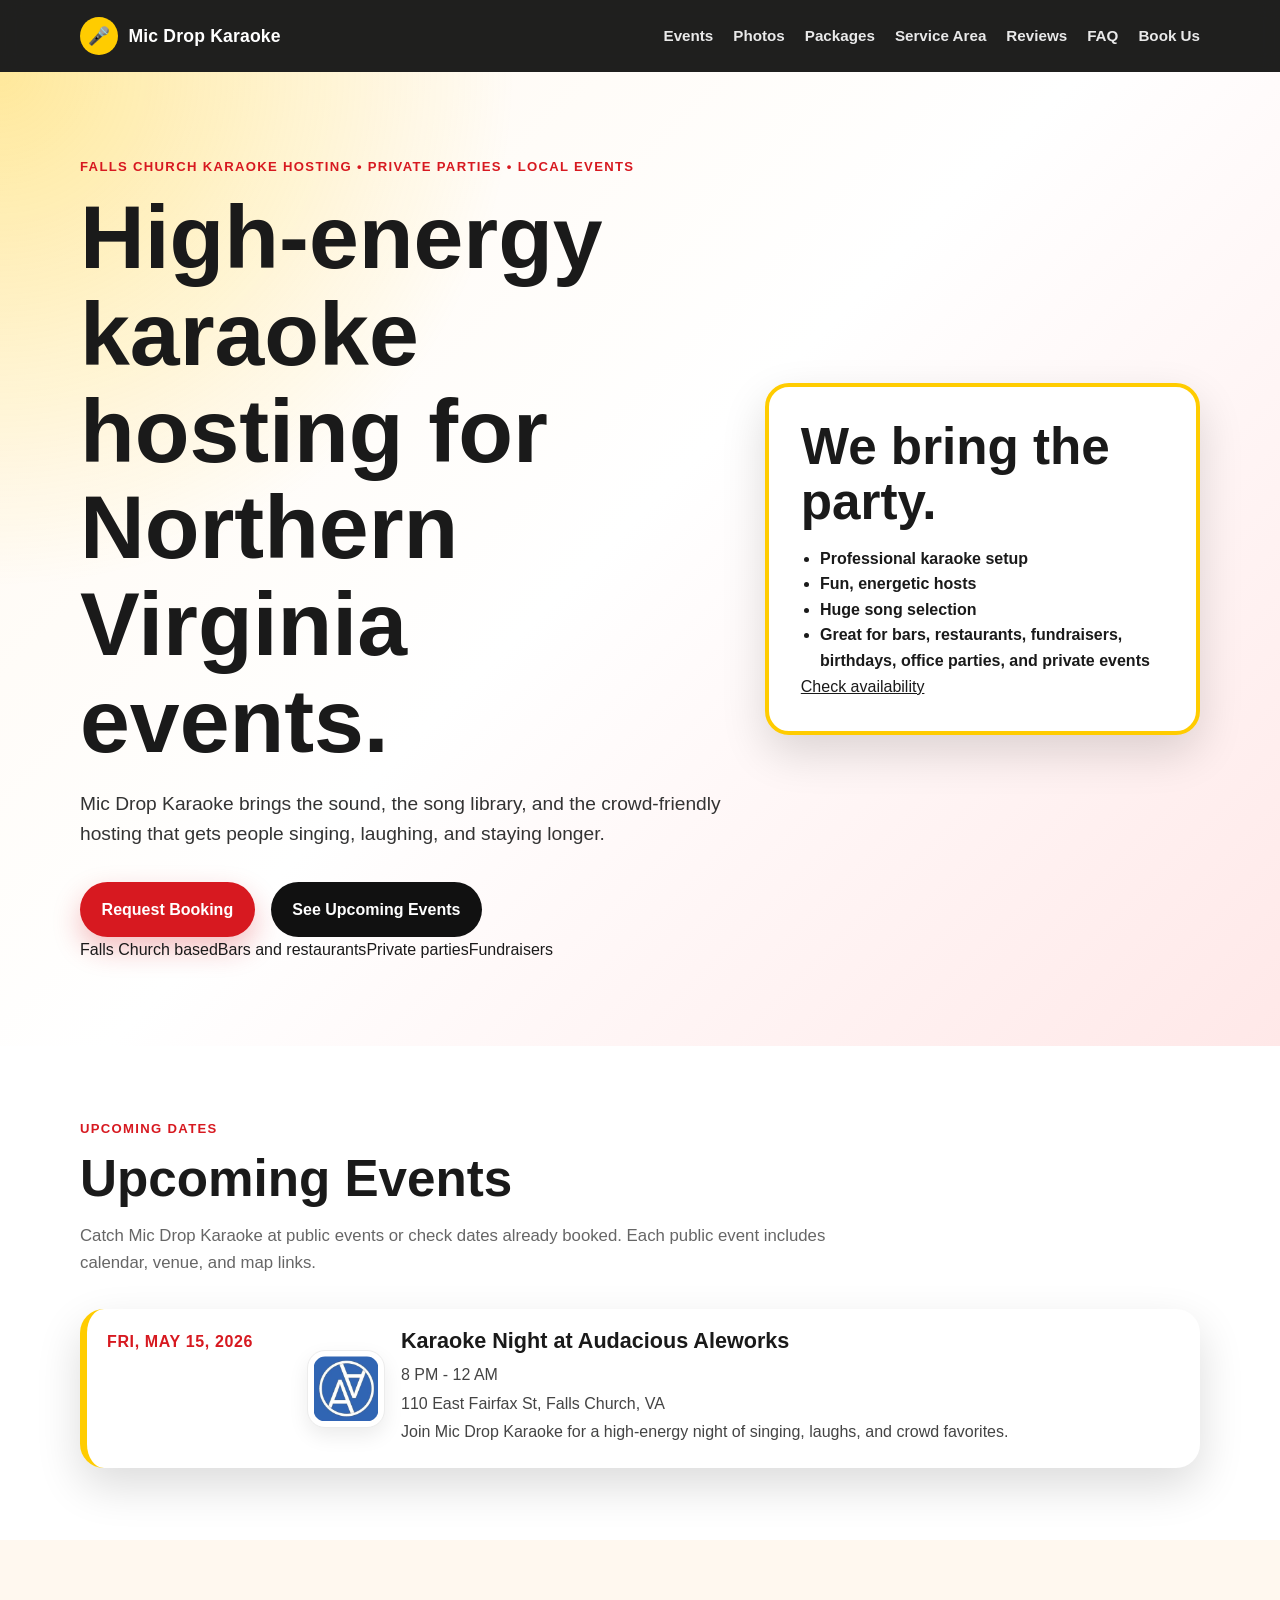
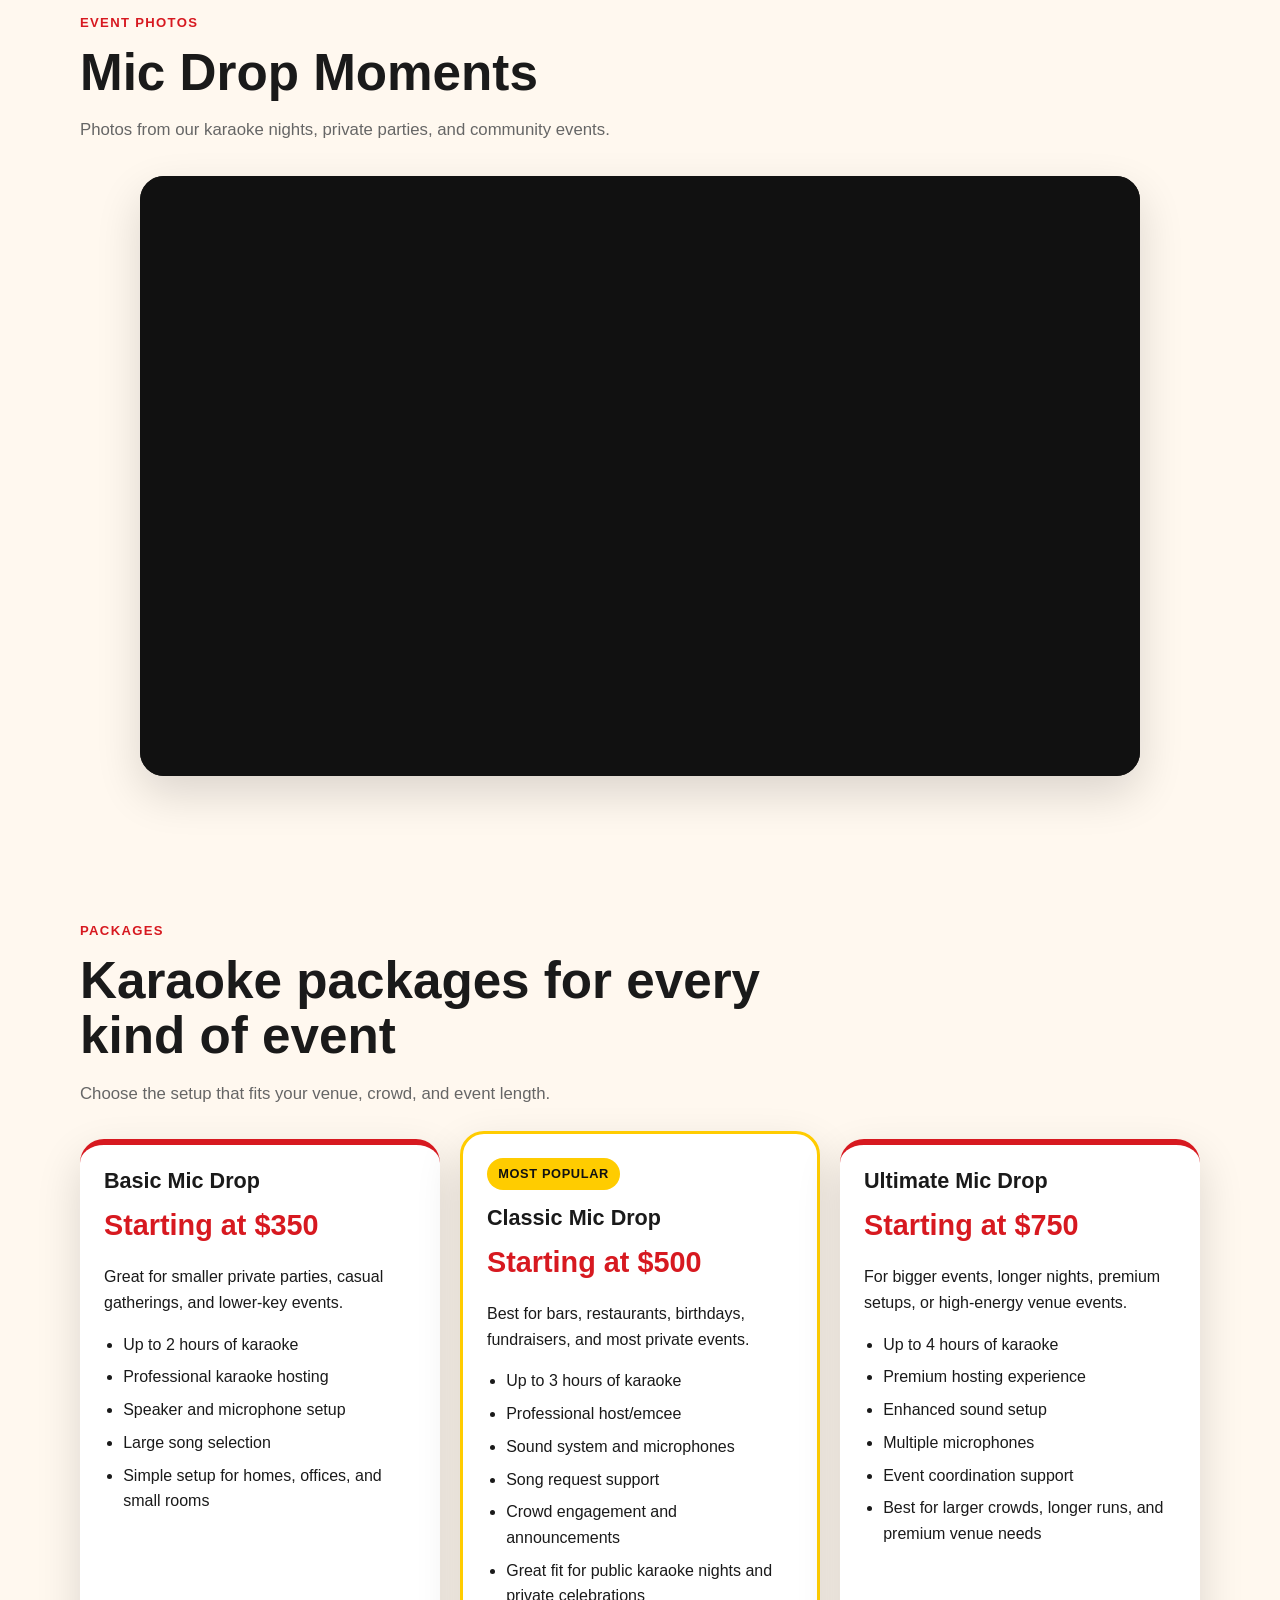
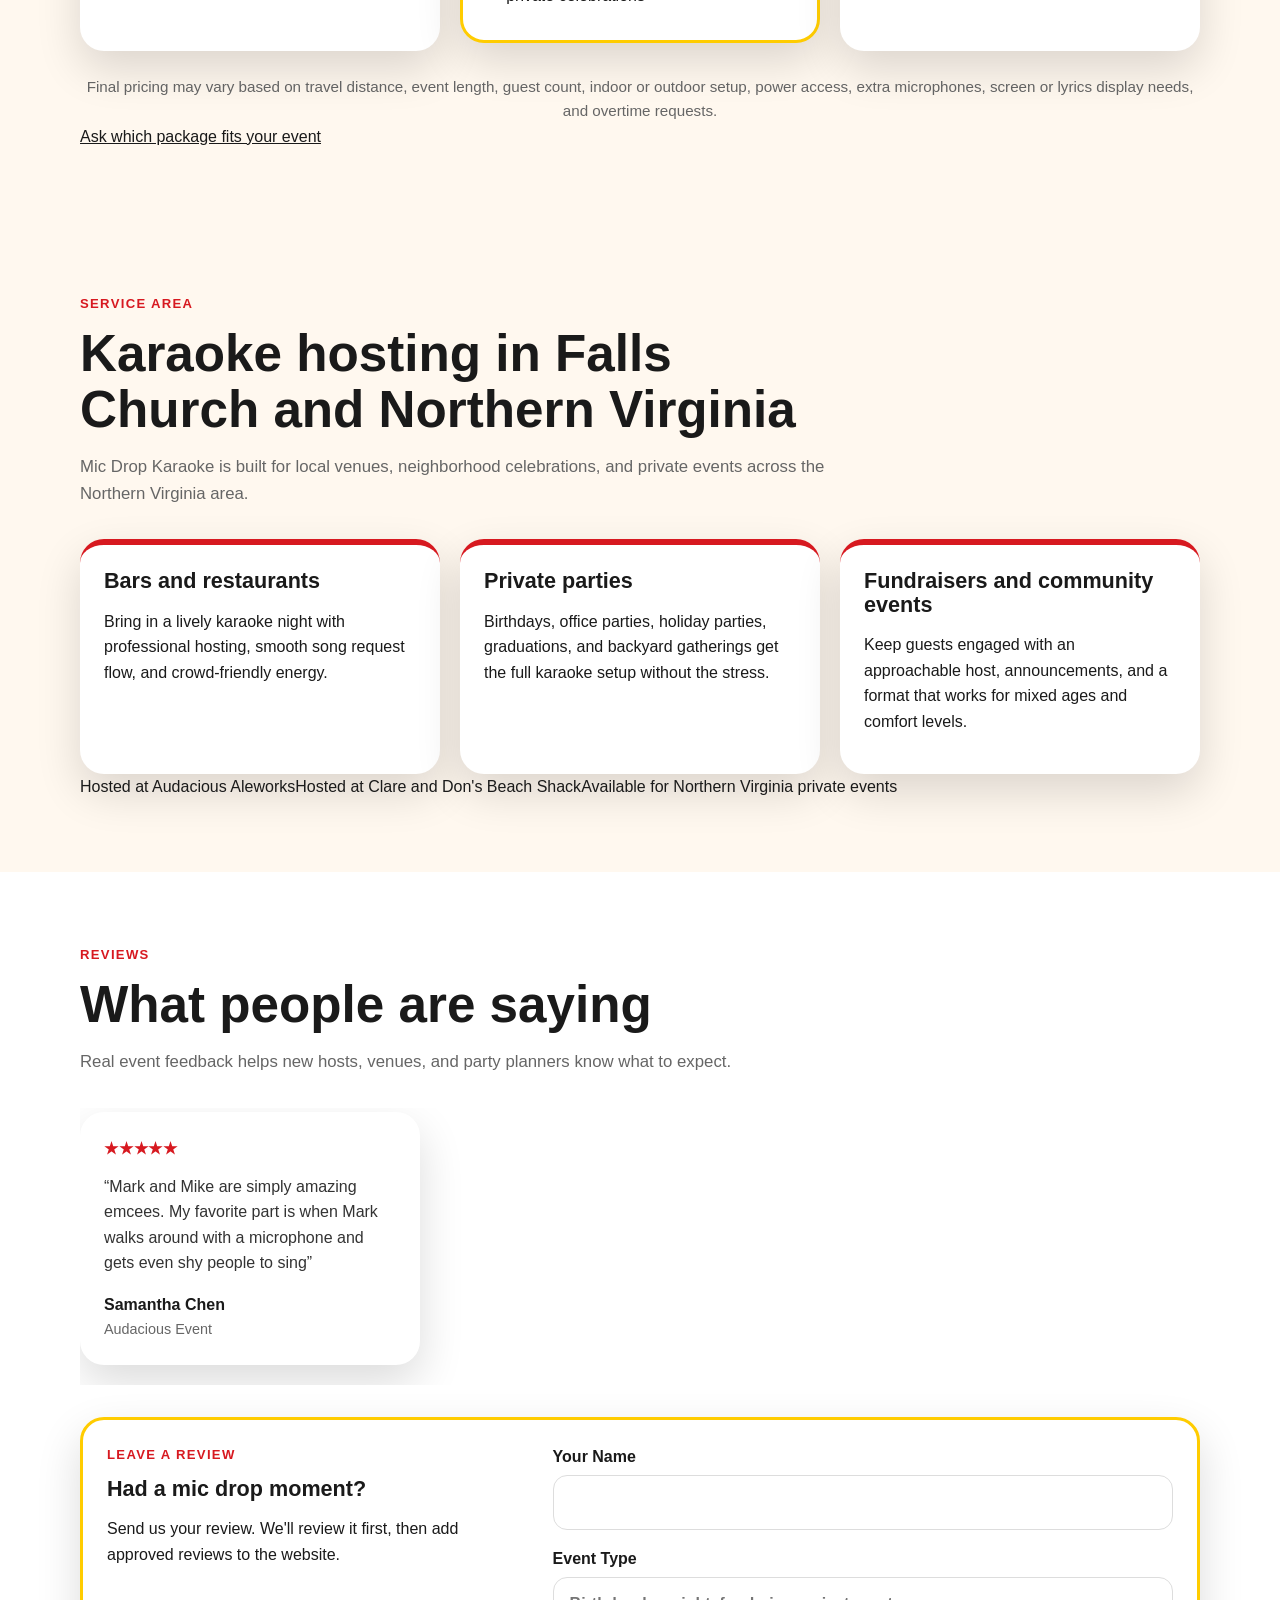
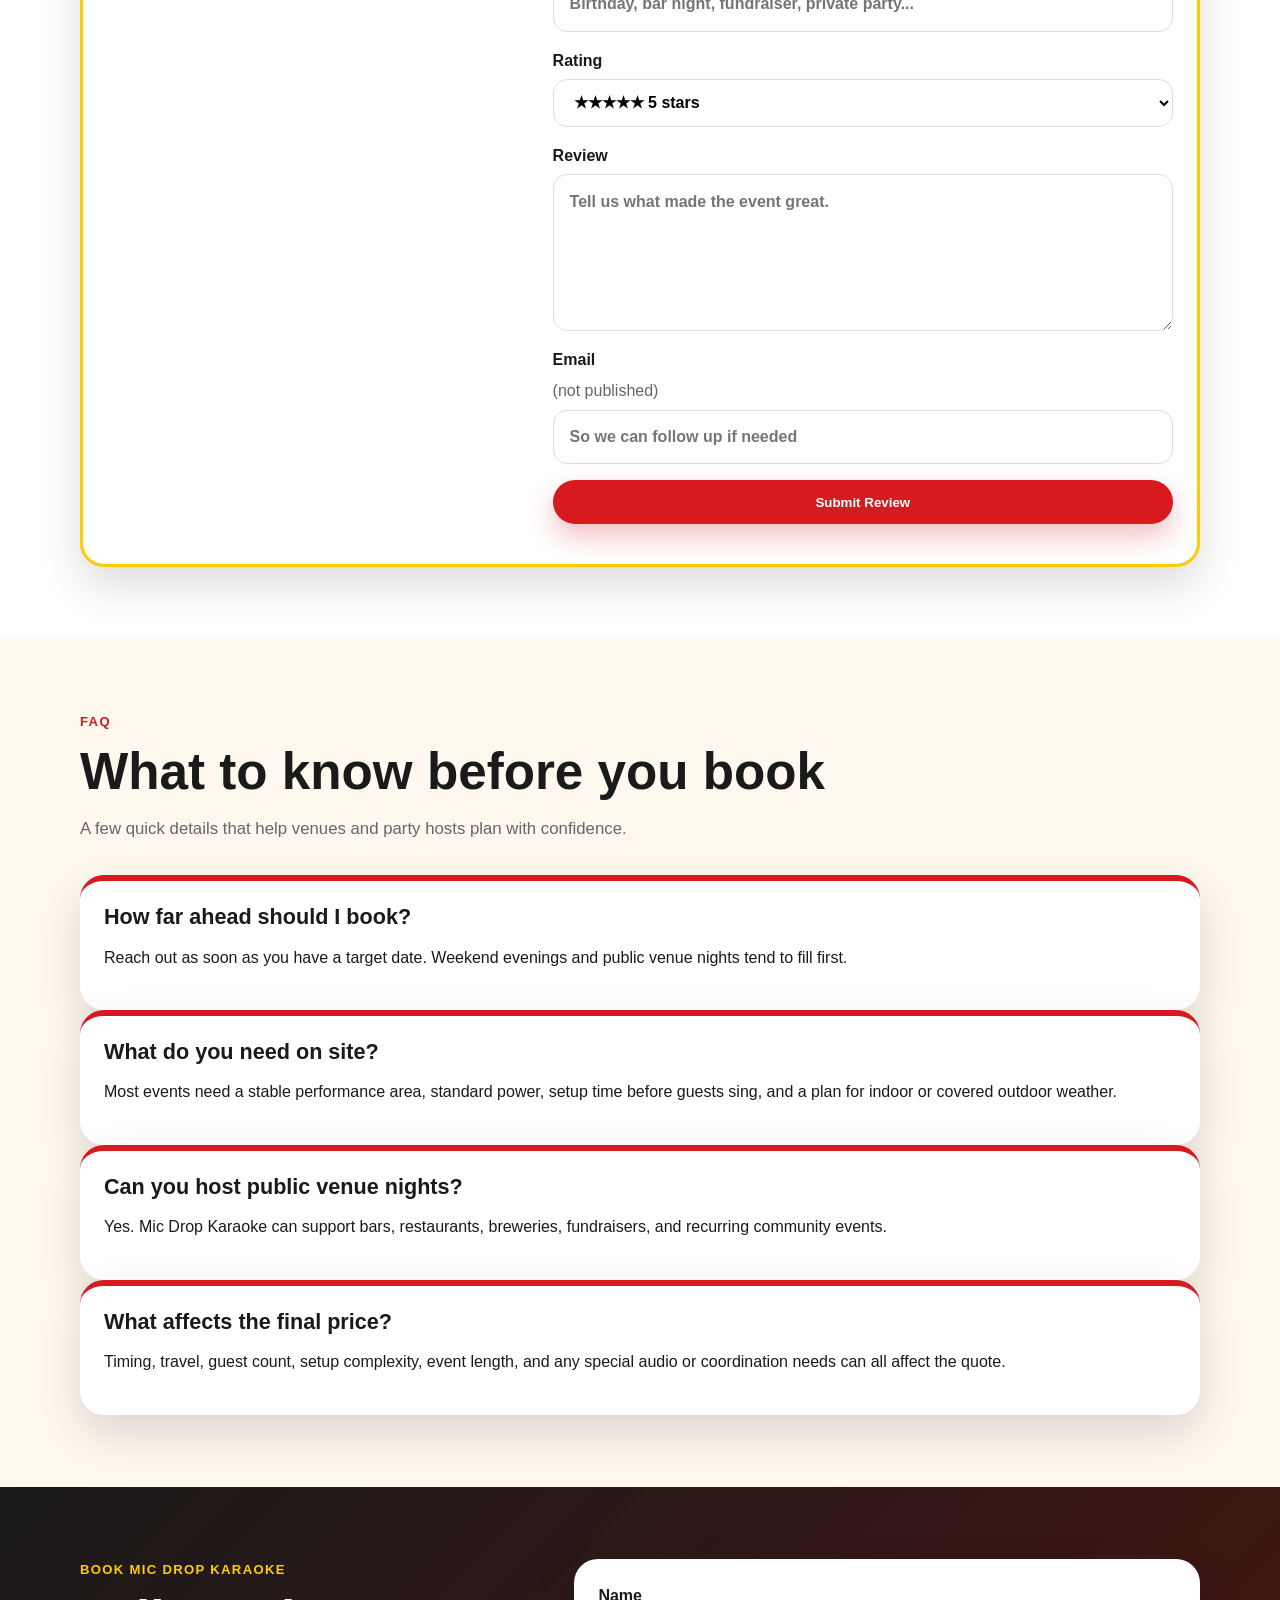
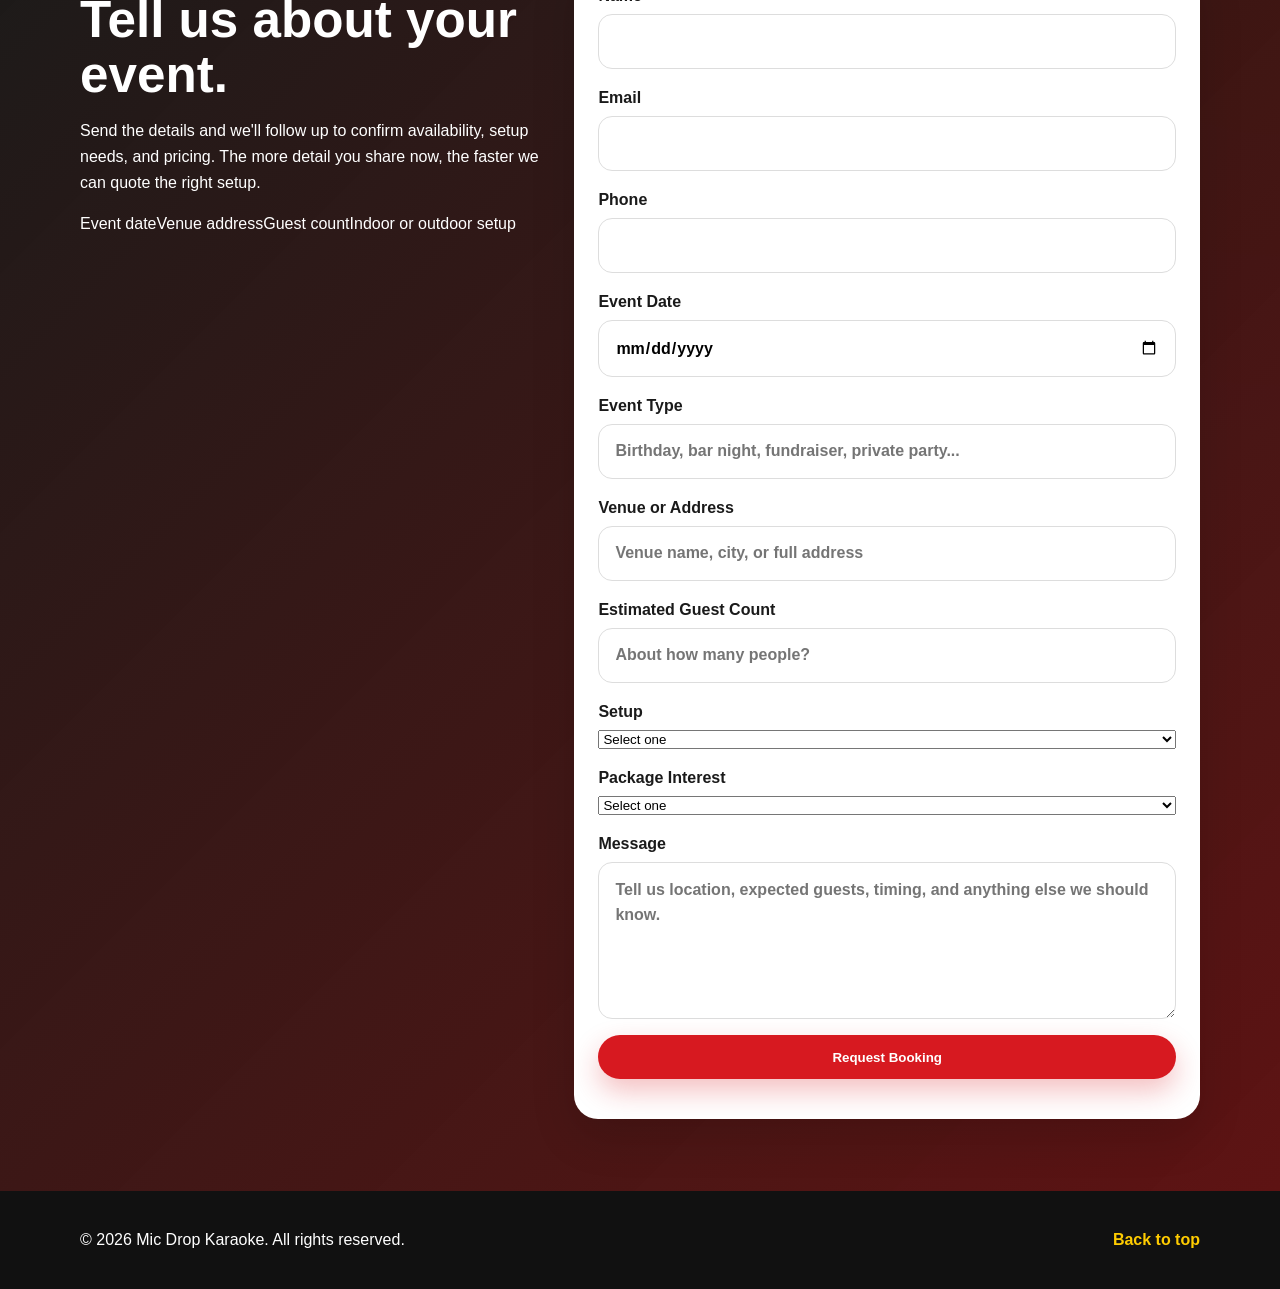
==== index.html @ 73255bdb "Improve homepage content and booking flow" ====
<!DOCTYPE html>
<html lang="en">
<head>
  <meta charset="UTF-8" />
  <meta name="viewport" content="width=device-width, initial-scale=1.0" />
  <title>Mic Drop Karaoke | Falls Church &amp; Northern Virginia Karaoke Events</title>
  <meta name="description" content="Mic Drop Karaoke brings high-energy karaoke hosting, professional sound, and unforgettable karaoke fun to private parties, bars, restaurants, fundraisers, and community events in Falls Church and Northern Virginia." />
  <link rel="stylesheet" href="styles.css" />
</head>
<body>
  <header class="site-header">
    <div class="container nav-wrap">
      <a class="brand" href="#top" aria-label="Mic Drop Karaoke home"><span class="brand-mark">🎤</span><span>Mic Drop Karaoke</span></a>
      <button class="nav-toggle" id="nav-toggle" aria-label="Open menu">☰</button>
      <nav class="main-nav" id="main-nav" aria-label="Main navigation">
        <a href="#events">Events</a><a href="#photos">Photos</a><a href="#packages">Packages</a><a href="#service-area">Service Area</a><a href="#reviews">Reviews</a><a href="#faq">FAQ</a><a href="#booking">Book Us</a>
      </nav>
    </div>
  </header>

  <main id="top">
    <section class="hero">
      <div class="container hero-grid">
        <div class="hero-copy">
          <p class="eyebrow">Falls Church karaoke hosting • Private parties • Local events</p>
          <h1>High-energy karaoke hosting for Northern Virginia events.</h1>
          <p class="hero-text">Mic Drop Karaoke brings the sound, the song library, and the crowd-friendly hosting that gets people singing, laughing, and staying longer.</p>
          <div class="hero-actions"><a class="button primary" href="#booking">Request Booking</a><a class="button secondary" href="#events">See Upcoming Events</a></div>
          <div class="hero-proof" aria-label="Service highlights"><span>Falls Church based</span><span>Bars and restaurants</span><span>Private parties</span><span>Fundraisers</span></div>
        </div>
        <div class="hero-card">
          <h2>We bring the party.</h2>
          <ul><li>Professional karaoke setup</li><li>Fun, energetic hosts</li><li>Huge song selection</li><li>Great for bars, restaurants, fundraisers, birthdays, office parties, and private events</li></ul>
          <a class="text-link" href="#booking">Check availability</a>
        </div>
      </div>
    </section>

    <section id="events" class="section events-section">
      <div class="container">
        <div class="section-heading"><p class="eyebrow">Upcoming Dates</p><h2>Upcoming Events</h2><p>Catch Mic Drop Karaoke at public events or check dates already booked. Each public event includes calendar, venue, and map links.</p></div>
        <div id="events-list" class="event-list">
          <article class="event-card"><div class="event-date">Fri, May 15, 2026</div><div><div class="event-branding"><img class="event-logo" src="audacious-aleworks-logo.jpg" alt="Audacious Aleworks logo" /><div><h3>Karaoke Night at Audacious Aleworks</h3><p class="event-time">8 PM - 12 AM</p><p class="event-location">110 East Fairfax St, Falls Church, VA</p><p class="event-description">Join Mic Drop Karaoke for a high-energy night of singing, laughs, and crowd favorites.</p></div></div></div></article>
        </div>
      </div>
    </section>

    <section id="photos" class="section photos-section">
      <div class="container">
        <div class="section-heading"><p class="eyebrow">Event Photos</p><h2>Mic Drop Moments</h2><p>Photos from our karaoke nights, private parties, and community events.</p></div>
        <div class="smugmug-slideshow-wrap"><iframe src="https://www.smugmug.com/frame/slideshow?key=6Fxv6G&amp;speed=3&amp;transition=fade&amp;autoStart=1&amp;captions=0&amp;navigation=0&amp;playButton=0&amp;randomize=0&amp;transitionSpeed=2" title="Mic Drop Karaoke photo slideshow" width="100%" height="100%" frameborder="0" scrolling="no" allow="autoplay; fullscreen" allowfullscreen></iframe></div>
      </div>
    </section>

    <section id="packages" class="section packages-section">
      <div class="container">
        <div class="section-heading"><p class="eyebrow">Packages</p><h2>Karaoke packages for every kind of event</h2><p>Choose the setup that fits your venue, crowd, and event length.</p></div>
        <div class="card-grid pricing-grid">
          <article class="info-card pricing-card"><h3>Basic Mic Drop</h3><p class="price">Starting at $350</p><p>Great for smaller private parties, casual gatherings, and lower-key events.</p><ul><li>Up to 2 hours of karaoke</li><li>Professional karaoke hosting</li><li>Speaker and microphone setup</li><li>Large song selection</li><li>Simple setup for homes, offices, and small rooms</li></ul></article>
          <article class="info-card pricing-card featured"><div class="featured-label">Most Popular</div><h3>Classic Mic Drop</h3><p class="price">Starting at $500</p><p>Best for bars, restaurants, birthdays, fundraisers, and most private events.</p><ul><li>Up to 3 hours of karaoke</li><li>Professional host/emcee</li><li>Sound system and microphones</li><li>Song request support</li><li>Crowd engagement and announcements</li><li>Great fit for public karaoke nights and private celebrations</li></ul></article>
          <article class="info-card pricing-card"><h3>Ultimate Mic Drop</h3><p class="price">Starting at $750</p><p>For bigger events, longer nights, premium setups, or high-energy venue events.</p><ul><li>Up to 4 hours of karaoke</li><li>Premium hosting experience</li><li>Enhanced sound setup</li><li>Multiple microphones</li><li>Event coordination support</li><li>Best for larger crowds, longer runs, and premium venue needs</li></ul></article>
        </div>
        <div class="pricing-detail"><p class="pricing-note">Final pricing may vary based on travel distance, event length, guest count, indoor or outdoor setup, power access, extra microphones, screen or lyrics display needs, and overtime requests.</p><a class="text-link" href="#booking">Ask which package fits your event</a></div>
      </div>
    </section>

    <section id="service-area" class="section service-section">
      <div class="container">
        <div class="section-heading"><p class="eyebrow">Service Area</p><h2>Karaoke hosting in Falls Church and Northern Virginia</h2><p>Mic Drop Karaoke is built for local venues, neighborhood celebrations, and private events across the Northern Virginia area.</p></div>
        <div class="card-grid"><article class="info-card"><h3>Bars and restaurants</h3><p>Bring in a lively karaoke night with professional hosting, smooth song request flow, and crowd-friendly energy.</p></article><article class="info-card"><h3>Private parties</h3><p>Birthdays, office parties, holiday parties, graduations, and backyard gatherings get the full karaoke setup without the stress.</p></article><article class="info-card"><h3>Fundraisers and community events</h3><p>Keep guests engaged with an approachable host, announcements, and a format that works for mixed ages and comfort levels.</p></article></div>
        <div class="venue-strip" aria-label="Venue proof"><span>Hosted at Audacious Aleworks</span><span>Hosted at Clare and Don's Beach Shack</span><span>Available for Northern Virginia private events</span></div>
      </div>
    </section>

    <section id="reviews" class="section reviews-section">
      <div class="container">
        <div class="section-heading"><p class="eyebrow">Reviews</p><h2>What people are saying</h2><p>Real event feedback helps new hosts, venues, and party planners know what to expect.</p></div>
        <div class="review-marquee" aria-label="Approved customer reviews"><div id="reviews-list" class="review-track"></div></div>
        <div class="review-submit-card"><div><p class="eyebrow">Leave a Review</p><h3>Had a mic drop moment?</h3><p>Send us your review. We'll review it first, then add approved reviews to the website.</p></div>
          <form id="review-form" class="review-form" action="https://mic-drop-review-submit.mark-hazan.workers.dev" method="POST">
            <input type="hidden" name="_subject" value="New Mic Drop Karaoke review submission" /><input type="hidden" name="form_type" value="Review Submission" />
            <label>Your Name<input type="text" name="reviewer_name" required /></label><label>Event Type<input type="text" name="event_type" placeholder="Birthday, bar night, fundraiser, private party..." /></label>
            <label>Rating<select name="rating" required><option value="5">★★★★★ 5 stars</option><option value="4">★★★★ 4 stars</option><option value="3">★★★ 3 stars</option><option value="2">★★ 2 stars</option><option value="1">★ 1 star</option></select></label>
            <label>Review<textarea name="review" rows="5" placeholder="Tell us what made the event great." required></textarea></label><label>Email <span class="optional">(not published)</span><input type="email" name="email" placeholder="So we can follow up if needed" /></label>
            <button class="button primary" type="submit">Submit Review</button><p id="review-status" class="form-status" role="status"></p>
          </form>
        </div>
      </div>
    </section>

    <section id="faq" class="section faq-section">
      <div class="container">
        <div class="section-heading"><p class="eyebrow">FAQ</p><h2>What to know before you book</h2><p>A few quick details that help venues and party hosts plan with confidence.</p></div>
        <div class="faq-grid"><article class="info-card"><h3>How far ahead should I book?</h3><p>Reach out as soon as you have a target date. Weekend evenings and public venue nights tend to fill first.</p></article><article class="info-card"><h3>What do you need on site?</h3><p>Most events need a stable performance area, standard power, setup time before guests sing, and a plan for indoor or covered outdoor weather.</p></article><article class="info-card"><h3>Can you host public venue nights?</h3><p>Yes. Mic Drop Karaoke can support bars, restaurants, breweries, fundraisers, and recurring community events.</p></article><article class="info-card"><h3>What affects the final price?</h3><p>Timing, travel, guest count, setup complexity, event length, and any special audio or coordination needs can all affect the quote.</p></article></div>
      </div>
    </section>

    <section id="booking" class="section booking-section">
      <div class="container booking-grid"><div><p class="eyebrow">Book Mic Drop Karaoke</p><h2>Tell us about your event.</h2><p>Send the details and we'll follow up to confirm availability, setup needs, and pricing. The more detail you share now, the faster we can quote the right setup.</p><div class="booking-checklist"><span>Event date</span><span>Venue address</span><span>Guest count</span><span>Indoor or outdoor setup</span></div></div>
        <form id="booking-form" class="booking-form" action="https://formspree.io/f/xwvaglkv" method="POST">
          <label>Name<input type="text" name="name" required /></label><label>Email<input type="email" name="email" required /></label><label>Phone<input type="tel" name="phone" /></label><label>Event Date<input type="date" name="event_date" /></label><label>Event Type<input type="text" name="event_type" placeholder="Birthday, bar night, fundraiser, private party..." /></label><label>Venue or Address<input type="text" name="event_location" placeholder="Venue name, city, or full address" /></label><label>Estimated Guest Count<input type="number" name="guest_count" min="1" placeholder="About how many people?" /></label>
          <label>Setup<select name="setup_type"><option value="">Select one</option><option value="Indoor">Indoor</option><option value="Outdoor">Outdoor</option><option value="Indoor/Outdoor">Indoor / Outdoor</option><option value="Not sure yet">Not sure yet</option></select></label><label>Package Interest<select name="package_interest"><option value="">Select one</option><option value="Basic Mic Drop">Basic Mic Drop</option><option value="Classic Mic Drop">Classic Mic Drop</option><option value="Ultimate Mic Drop">Ultimate Mic Drop</option><option value="Not sure yet">Not sure yet</option></select></label><label>Message<textarea name="message" rows="5" placeholder="Tell us location, expected guests, timing, and anything else we should know." required></textarea></label>
          <input type="hidden" name="_subject" value="New Mic Drop Karaoke booking request" /><input type="hidden" name="form_type" value="Booking Request" /><button class="button primary" type="submit">Request Booking</button><p id="form-status" class="form-status" role="status"></p>
        </form>
      </div>
    </section>
  </main>

  <footer class="site-footer"><div class="container footer-wrap"><p>© <span id="current-year">2026</span> Mic Drop Karaoke. All rights reserved.</p><a href="#top">Back to top</a></div></footer>
  <script src="sitedata.js"></script><script src="script.js"></script>
</body>
</html>
---- styles.css ----
* {
  box-sizing: border-box;
}

:root {
  --bg: #fff8ef;
  --text: #1a1a1a;
  --muted: #666;
  --card: #ffffff;
  --red: #d71920;
  --red-dark: #a91118;
  --yellow: #ffcc00;
  --ink: #111;
  --shadow: 0 18px 45px rgba(0, 0, 0, 0.14);
  --radius: 24px;
}

html {
  scroll-behavior: smooth;
}

body {
  margin: 0;
  font-family: Arial, Helvetica, sans-serif;
  color: var(--text);
  background: var(--bg);
  line-height: 1.6;
}

a {
  color: inherit;
}

.container {
  width: min(1120px, calc(100% - 32px));
  margin: 0 auto;
}

.site-header {
  position: sticky;
  top: 0;
  z-index: 50;
  background: rgba(17, 17, 17, 0.94);
  color: #fff;
  backdrop-filter: blur(10px);
}

.nav-wrap {
  display: flex;
  align-items: center;
  justify-content: space-between;
  min-height: 72px;
  gap: 1rem;
}

.brand {
  display: inline-flex;
  align-items: center;
  gap: 0.65rem;
  font-weight: 900;
  text-decoration: none;
  font-size: 1.1rem;
  letter-spacing: 0.01em;
}

.brand-mark {
  display: inline-grid;
  place-items: center;
  width: 38px;
  height: 38px;
  border-radius: 999px;
  background: var(--yellow);
  color: var(--ink);
}

.nav-toggle {
  display: none;
  border: 0;
  background: var(--yellow);
  color: var(--ink);
  border-radius: 12px;
  padding: 0.45rem 0.7rem;
  font-size: 1.35rem;
  font-weight: 900;
}

.main-nav {
  display: flex;
  align-items: center;
  gap: 1.25rem;
  font-weight: 700;
  font-size: 0.95rem;
}

.main-nav a {
  color: #fff;
  text-decoration: none;
  opacity: 0.9;
}

.main-nav a:hover {
  opacity: 1;
  color: var(--yellow);
}

.hero {
  padding: 84px 0;
  background:
    radial-gradient(circle at top left, rgba(255, 204, 0, 0.35), transparent 32%),
    linear-gradient(135deg, #fff8ef 0%, #fff 48%, #ffe8e8 100%);
}

.hero-grid {
  display: grid;
  grid-template-columns: minmax(0, 1.2fr) minmax(280px, 0.8fr);
  gap: 2rem;
  align-items: center;
}

.eyebrow {
  margin: 0 0 0.75rem;
  color: var(--red);
  font-weight: 900;
  letter-spacing: 0.1em;
  text-transform: uppercase;
  font-size: 0.82rem;
}

h1, h2, h3 {
  line-height: 1.08;
  margin-top: 0;
}

h1 {
  font-size: clamp(2.7rem, 7vw, 5.7rem);
  max-width: 840px;
  margin-bottom: 1rem;
}

h2 {
  font-size: clamp(2rem, 4vw, 3.2rem);
  margin-bottom: 0.75rem;
}

h3 {
  font-size: 1.35rem;
  margin-bottom: 0.6rem;
}

.hero-text {
  max-width: 720px;
  font-size: 1.2rem;
  color: #333;
}

.hero-actions {
  display: flex;
  flex-wrap: wrap;
  gap: 1rem;
  margin-top: 2rem;
}

.button {
  display: inline-flex;
  align-items: center;
  justify-content: center;
  border: 0;
  border-radius: 999px;
  padding: 0.9rem 1.35rem;
  font-weight: 900;
  text-decoration: none;
  cursor: pointer;
  transition: transform 0.2s ease, box-shadow 0.2s ease;
}

.button:hover {
  transform: translateY(-2px);
}

.button.primary {
  background: var(--red);
  color: #fff;
  box-shadow: 0 12px 28px rgba(215, 25, 32, 0.28);
}

.button.secondary {
  background: #111;
  color: #fff;
}

.hero-card,
.info-card,
.event-card,
.review-card,
.booking-form,
.review-submit-card {
  background: var(--card);
  border-radius: var(--radius);
  box-shadow: var(--shadow);
}

.hero-card {
  padding: 2rem;
  border: 4px solid var(--yellow);
}

.hero-card ul {
  padding-left: 1.2rem;
  margin-bottom: 0;
  font-weight: 700;
}

.section {
  padding: 72px 0;
}

.section-heading {
  max-width: 760px;
  margin-bottom: 2rem;
}

.section-heading p:not(.eyebrow) {
  color: var(--muted);
  font-size: 1.05rem;
}

.events-section,
.reviews-section {
  background: #fff;
}

.event-list {
  display: grid;
  gap: 1rem;
}

.event-card {
  display: grid;
  grid-template-columns: 180px minmax(0, 1fr);
  gap: 1.25rem;
  padding: 1.25rem;
  border-left: 7px solid var(--yellow);
}

.event-date {
  font-weight: 900;
  color: var(--red);
  text-transform: uppercase;
  letter-spacing: 0.04em;
}

.event-time,
.event-location,
.event-description {
  margin: 0.2rem 0;
  color: #444;
}

.private-pill {
  display: inline-flex;
  width: fit-content;
  margin-top: 0.5rem;
  border-radius: 999px;
  background: #111;
  color: #fff;
  padding: 0.2rem 0.6rem;
  font-size: 0.78rem;
  font-weight: 900;
}

.photos-section {
  background: #fff8ef;
}

.smugmug-slideshow-wrap {
  width: 100%;
  max-width: 1000px;
  height: 600px;
  margin: 2rem auto 0;
  border-radius: 24px;
  overflow: hidden;
  box-shadow: var(--shadow);
  background: #111;
}

.smugmug-slideshow-wrap iframe {
  width: 100%;
  height: 100%;
  border: 0;
  display: block;
  background: #111;
}

.photo-fallback {
  max-width: 1000px;
  margin: 1rem auto 0;
  text-align: center;
  color: var(--muted);
  font-size: 0.95rem;
}

.photo-fallback a {
  color: var(--red);
  font-weight: 900;
}

.card-grid,
.review-grid {
  display: grid;
  grid-template-columns: repeat(3, minmax(0, 1fr));
  gap: 1.25rem;
}

.info-card,
.review-card {
  padding: 1.5rem;
}

.info-card {
  border-top: 6px solid var(--red);
}

.pricing-grid {
  align-items: stretch;
}

.pricing-card {
  position: relative;
}

.pricing-card .price {
  font-size: 1.8rem;
  font-weight: 900;
  color: var(--red);
  margin: 0 0 1rem;
}

.pricing-card ul {
  margin: 1rem 0 0;
  padding-left: 1.2rem;
}

.pricing-card li {
  margin-bottom: 0.45rem;
}

.pricing-card.featured {
  border: 3px solid var(--yellow);
  transform: translateY(-8px);
}

.featured-label {
  display: inline-flex;
  width: fit-content;
  margin-bottom: 1rem;
  padding: 0.35rem 0.7rem;
  border-radius: 999px;
  background: var(--yellow);
  color: var(--ink);
  font-size: 0.8rem;
  font-weight: 900;
  text-transform: uppercase;
  letter-spacing: 0.05em;
}

.pricing-note {
  margin: 1.5rem 0 0;
  color: var(--muted);
  font-size: 0.95rem;
  text-align: center;
}

.review-stars {
  color: var(--red);
  letter-spacing: 0.05em;
  font-weight: 900;
  margin-bottom: 0.75rem;
}

.review-card blockquote {
  margin: 0 0 1rem;
  color: #333;
}

.review-author {
  font-weight: 900;
}

.review-type {
  color: var(--muted);
  font-size: 0.9rem;
}

.review-submit-card {
  display: grid;
  grid-template-columns: minmax(0, 0.8fr) minmax(300px, 1.2fr);
  gap: 2rem;
  padding: 1.5rem;
  margin-top: 2rem;
  border: 3px solid var(--yellow);
}

.review-form {
  display: grid;
  gap: 1rem;
}

.review-form label,
.booking-form label {
  display: grid;
  gap: 0.35rem;
  font-weight: 800;
}

.review-form input,
.review-form textarea,
.review-form select,
.booking-form input,
.booking-form textarea {
  width: 100%;
  border: 1px solid #ddd;
  border-radius: 14px;
  padding: 0.85rem 1rem;
  font: inherit;
  background: #fff;
}

.review-form input:focus,
.review-form textarea:focus,
.review-form select:focus,
.booking-form input:focus,
.booking-form textarea:focus {
  outline: 3px solid rgba(255, 204, 0, 0.5);
  border-color: var(--yellow);
}

.optional {
  color: var(--muted);
  font-weight: 500;
}

.booking-section {
  background:
    linear-gradient(135deg, rgba(17, 17, 17, 0.96), rgba(80, 0, 0, 0.92)),
    radial-gradient(circle at top right, rgba(255, 204, 0, 0.3), transparent 30%);
  color: #fff;
}

.booking-section .eyebrow {
  color: var(--yellow);
}

.booking-grid {
  display: grid;
  grid-template-columns: minmax(0, 0.85fr) minmax(300px, 1.15fr);
  gap: 2rem;
  align-items: start;
}

.booking-form {
  padding: 1.5rem;
  color: var(--text);
  display: grid;
  gap: 1rem;
}

.form-status {
  margin: 0;
  font-weight: 800;
}

.form-status.success {
  color: #126b25;
}

.form-status.error {
  color: var(--red-dark);
}

.muted {
  color: var(--muted);
}

.site-footer {
  background: #111;
  color: #fff;
  padding: 1.25rem 0;
}

.footer-wrap {
  display: flex;
  justify-content: space-between;
  gap: 1rem;
  align-items: center;
}

.footer-wrap a {
  color: var(--yellow);
  text-decoration: none;
  font-weight: 800;
}

@media (max-width: 840px) {
  .nav-toggle {
    display: inline-flex;
  }

  .main-nav {
    position: absolute;
    top: 72px;
    left: 16px;
    right: 16px;
    display: none;
    flex-direction: column;
    align-items: flex-start;
    gap: 0;
    padding: 0.75rem;
    background: #111;
    border-radius: 18px;
    box-shadow: var(--shadow);
  }

  .main-nav.open {
    display: flex;
  }

  .main-nav a {
    width: 100%;
    padding: 0.85rem;
  }

  .hero-grid,
  .booking-grid,
  .review-submit-card {
    grid-template-columns: 1fr;
  }

  .event-card {
    grid-template-columns: 1fr;
  }

  .card-grid,
  .review-grid {
    grid-template-columns: 1fr;
  }

  .pricing-card.featured {
    transform: none;
  }

  .smugmug-slideshow-wrap {
    height: 420px;
    border-radius: 18px;
  }

  .section {
    padding: 56px 0;
  }
}

.calendar-actions {
  display: flex;
  flex-wrap: wrap;
  gap: 0.65rem;
  margin-top: 1rem;
}

.calendar-button {
  display: inline-flex;
  align-items: center;
  justify-content: center;
  width: fit-content;
  border-radius: 999px;
  padding: 0.55rem 0.9rem;
  background: var(--red);
  color: #fff;
  font-size: 0.9rem;
  font-weight: 900;
  text-decoration: none;
  box-shadow: 0 8px 20px rgba(215, 25, 32, 0.18);
}

.calendar-button:hover {
  transform: translateY(-1px);
}

.secondary-calendar {
  background: #111;
  color: #fff;
}


/* Horizontal scrolling reviews */
.review-scroll {
  display: grid;
  grid-auto-flow: column;
  grid-auto-columns: minmax(280px, 360px);
  gap: 1.25rem;
  overflow-x: auto;
  overflow-y: hidden;
  padding: 0.25rem 0 1.25rem;
  scroll-snap-type: x mandatory;
  -webkit-overflow-scrolling: touch;
}

.review-scroll .review-card {
  scroll-snap-align: start;
  min-height: 100%;
}

.review-scroll::-webkit-scrollbar {
  height: 10px;
}

.review-scroll::-webkit-scrollbar-track {
  background: #f0f0f0;
  border-radius: 999px;
}

.review-scroll::-webkit-scrollbar-thumb {
  background: var(--red);
  border-radius: 999px;
}

.review-scroll-hint {
  color: var(--muted);
  font-size: 0.95rem;
  margin-top: -1rem;
  margin-bottom: 1.25rem;
}

@media (max-width: 840px) {
  .review-scroll {
    grid-auto-columns: minmax(260px, 86vw);
  }
}


/* Auto-scrolling reviews */
.review-scroll {
  scroll-behavior: auto;
}

.review-scroll:hover,
.review-scroll:focus-within {
  cursor: grab;
}

.review-scroll.is-paused {
  cursor: default;
}


/* Venue logos in upcoming events */
.event-branding {
  display: grid;
  grid-template-columns: 78px minmax(0, 1fr);
  gap: 1rem;
  align-items: center;
}

.event-logo {
  width: 78px;
  height: 78px;
  object-fit: contain;
  border-radius: 18px;
  background: #fff;
  border: 1px solid #ececec;
  box-shadow: 0 8px 20px rgba(0, 0, 0, 0.08);
  padding: 0.35rem;
}

@media (max-width: 840px) {
  .event-branding {
    grid-template-columns: 64px minmax(0, 1fr);
    gap: 0.85rem;
  }

  .event-logo {
    width: 64px;
    height: 64px;
    border-radius: 14px;
  }
}


/* Continuous right-to-left review marquee */
.review-marquee {
  overflow: hidden;
  width: 100%;
  position: relative;
  padding: 0.25rem 0 1.25rem;
}

.review-track {
  display: flex;
  flex-wrap: nowrap;
  gap: 1.25rem;
  width: max-content;
  will-change: transform;
  transform: translateX(0);
}

.review-track .review-card {
  flex: 0 0 340px;
  max-width: 340px;
  min-height: 100%;
}

.review-marquee:hover .review-track {
  cursor: default;
}

@media (max-width: 840px) {
  .review-track .review-card {
    flex: 0 0 280px;
    max-width: 280px;
  }
}
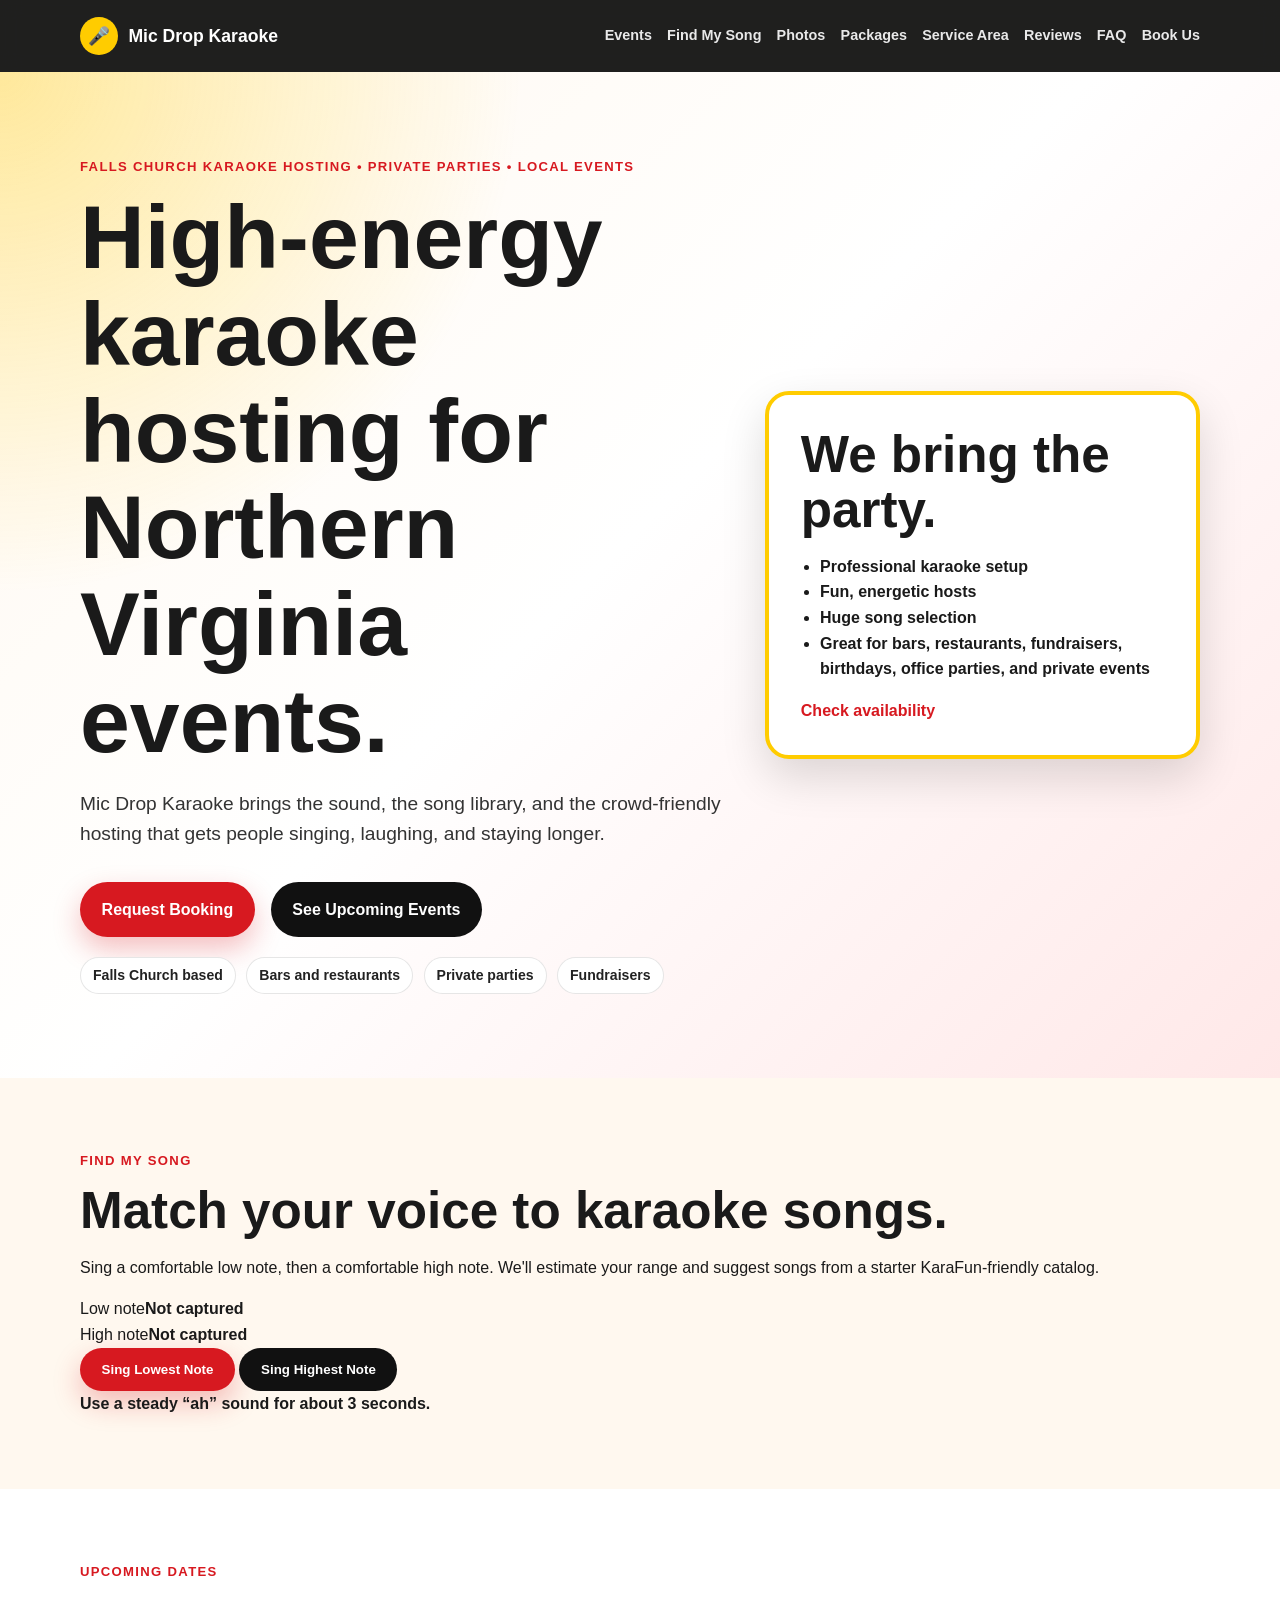
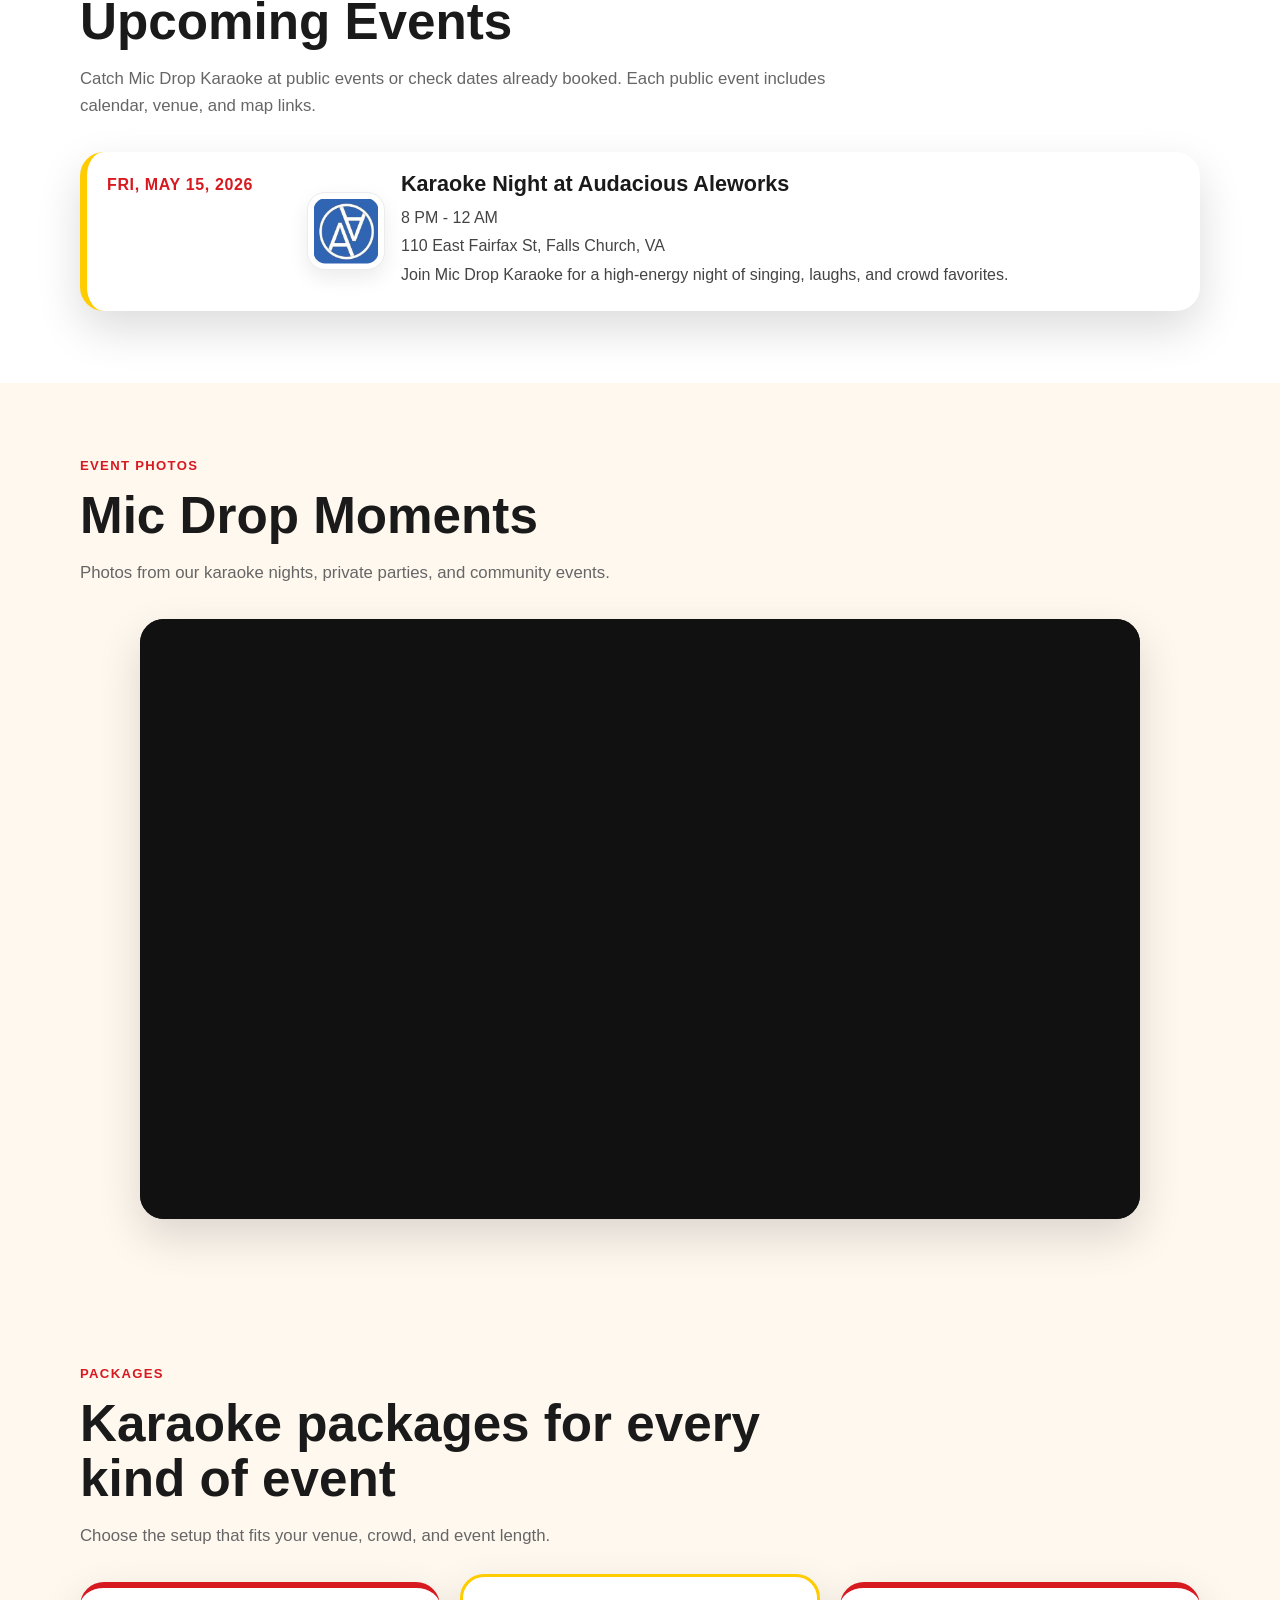
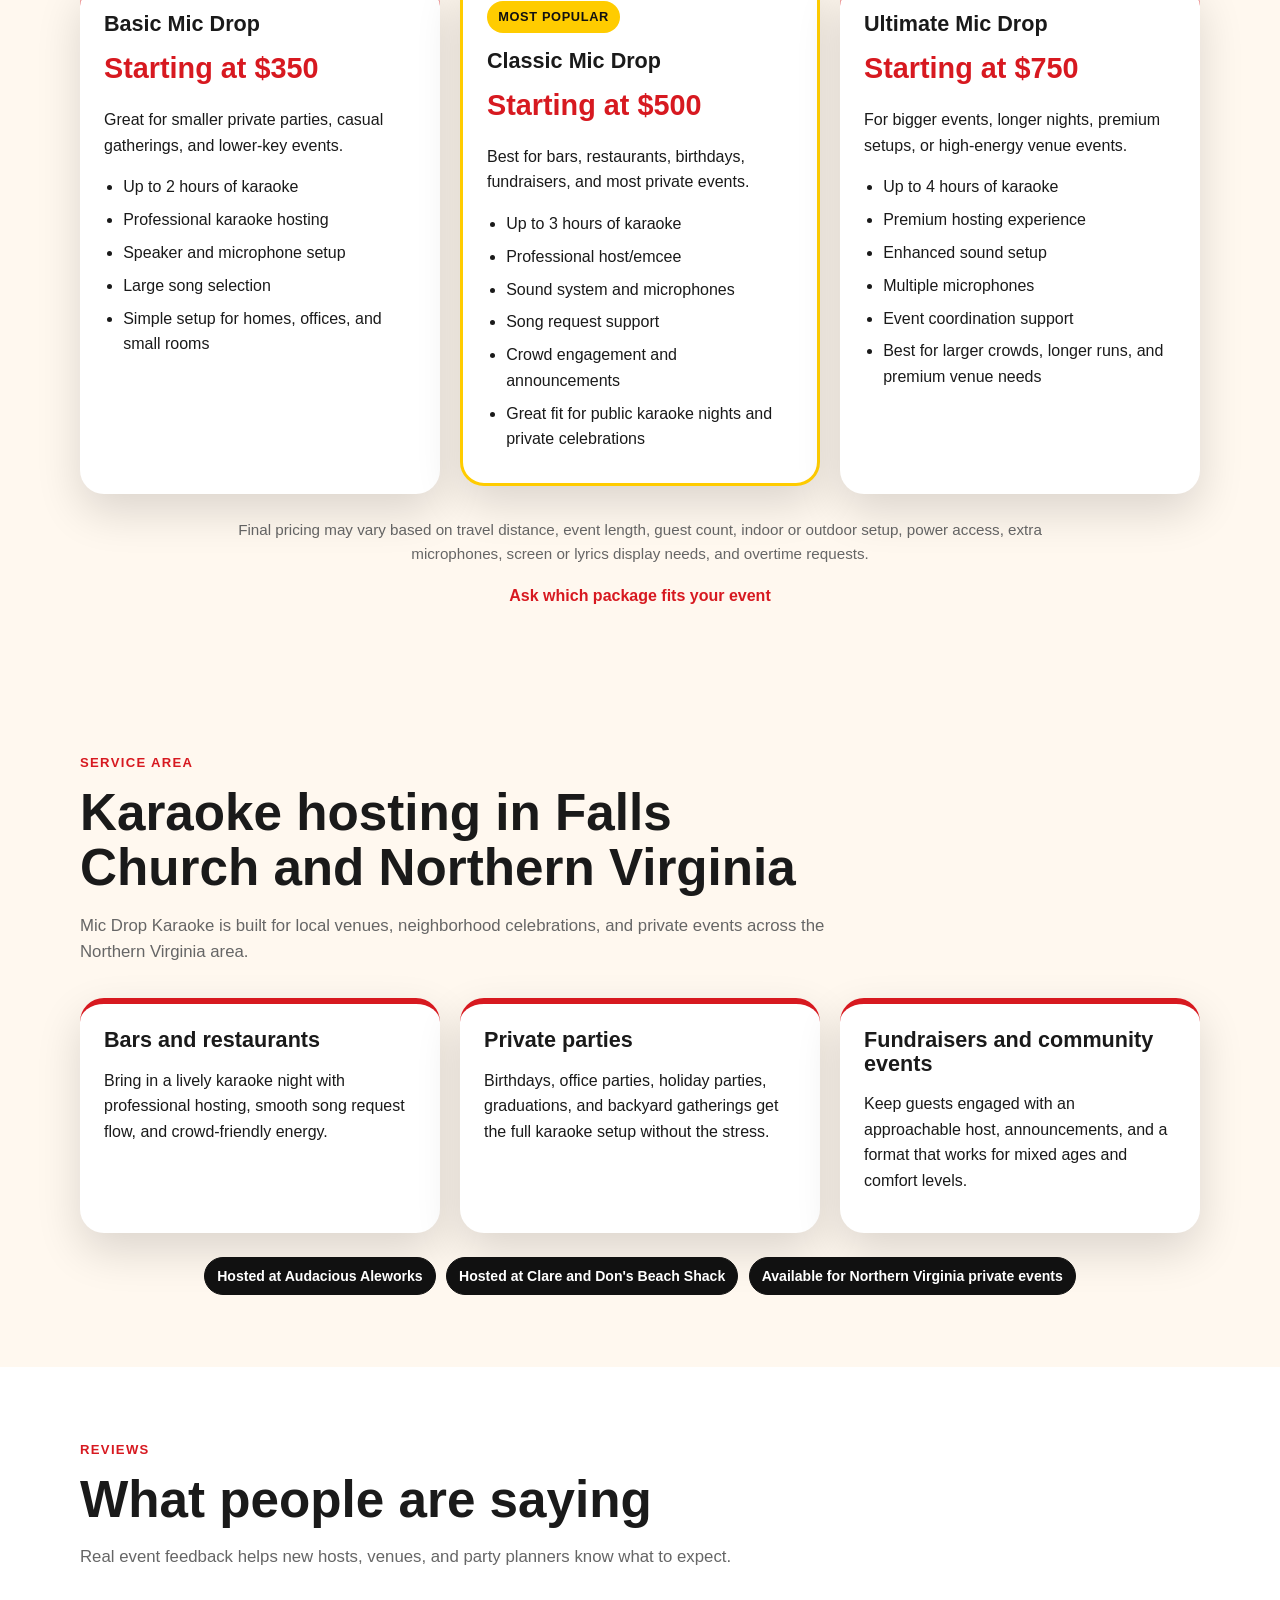
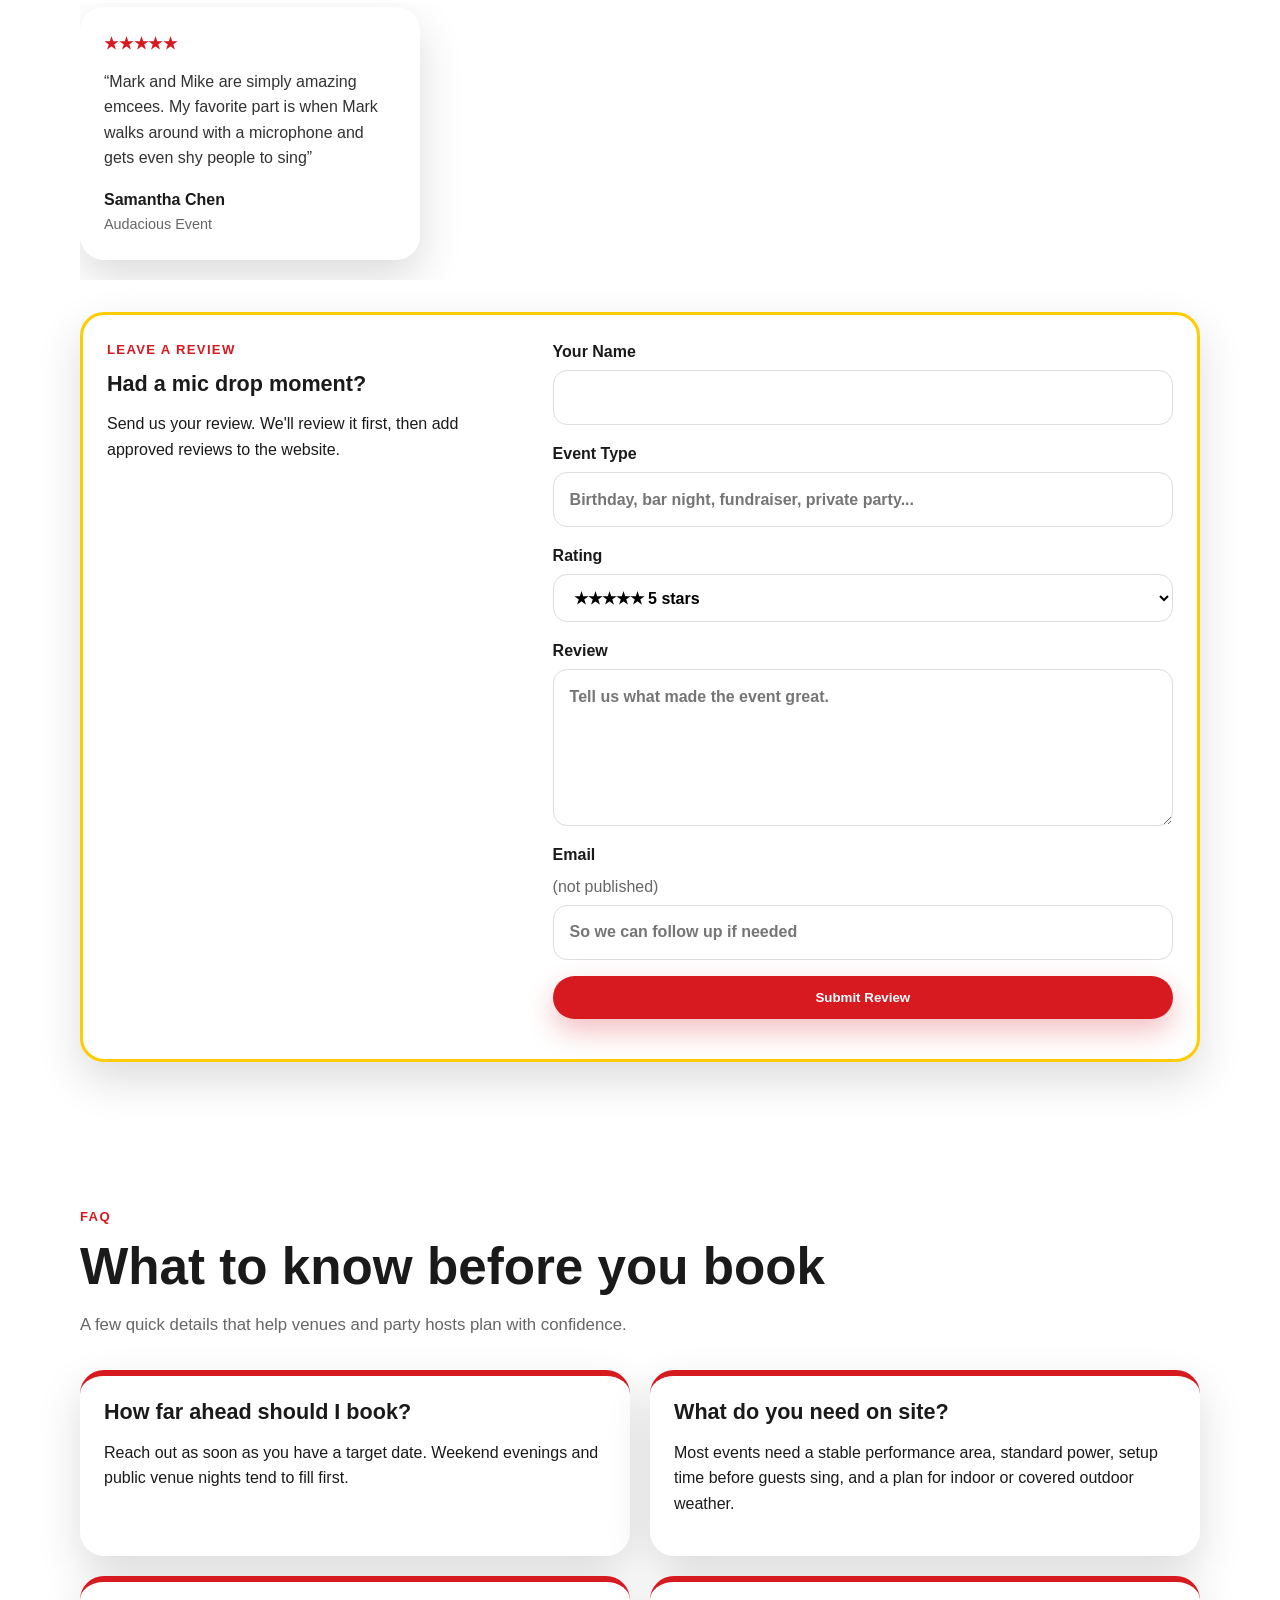
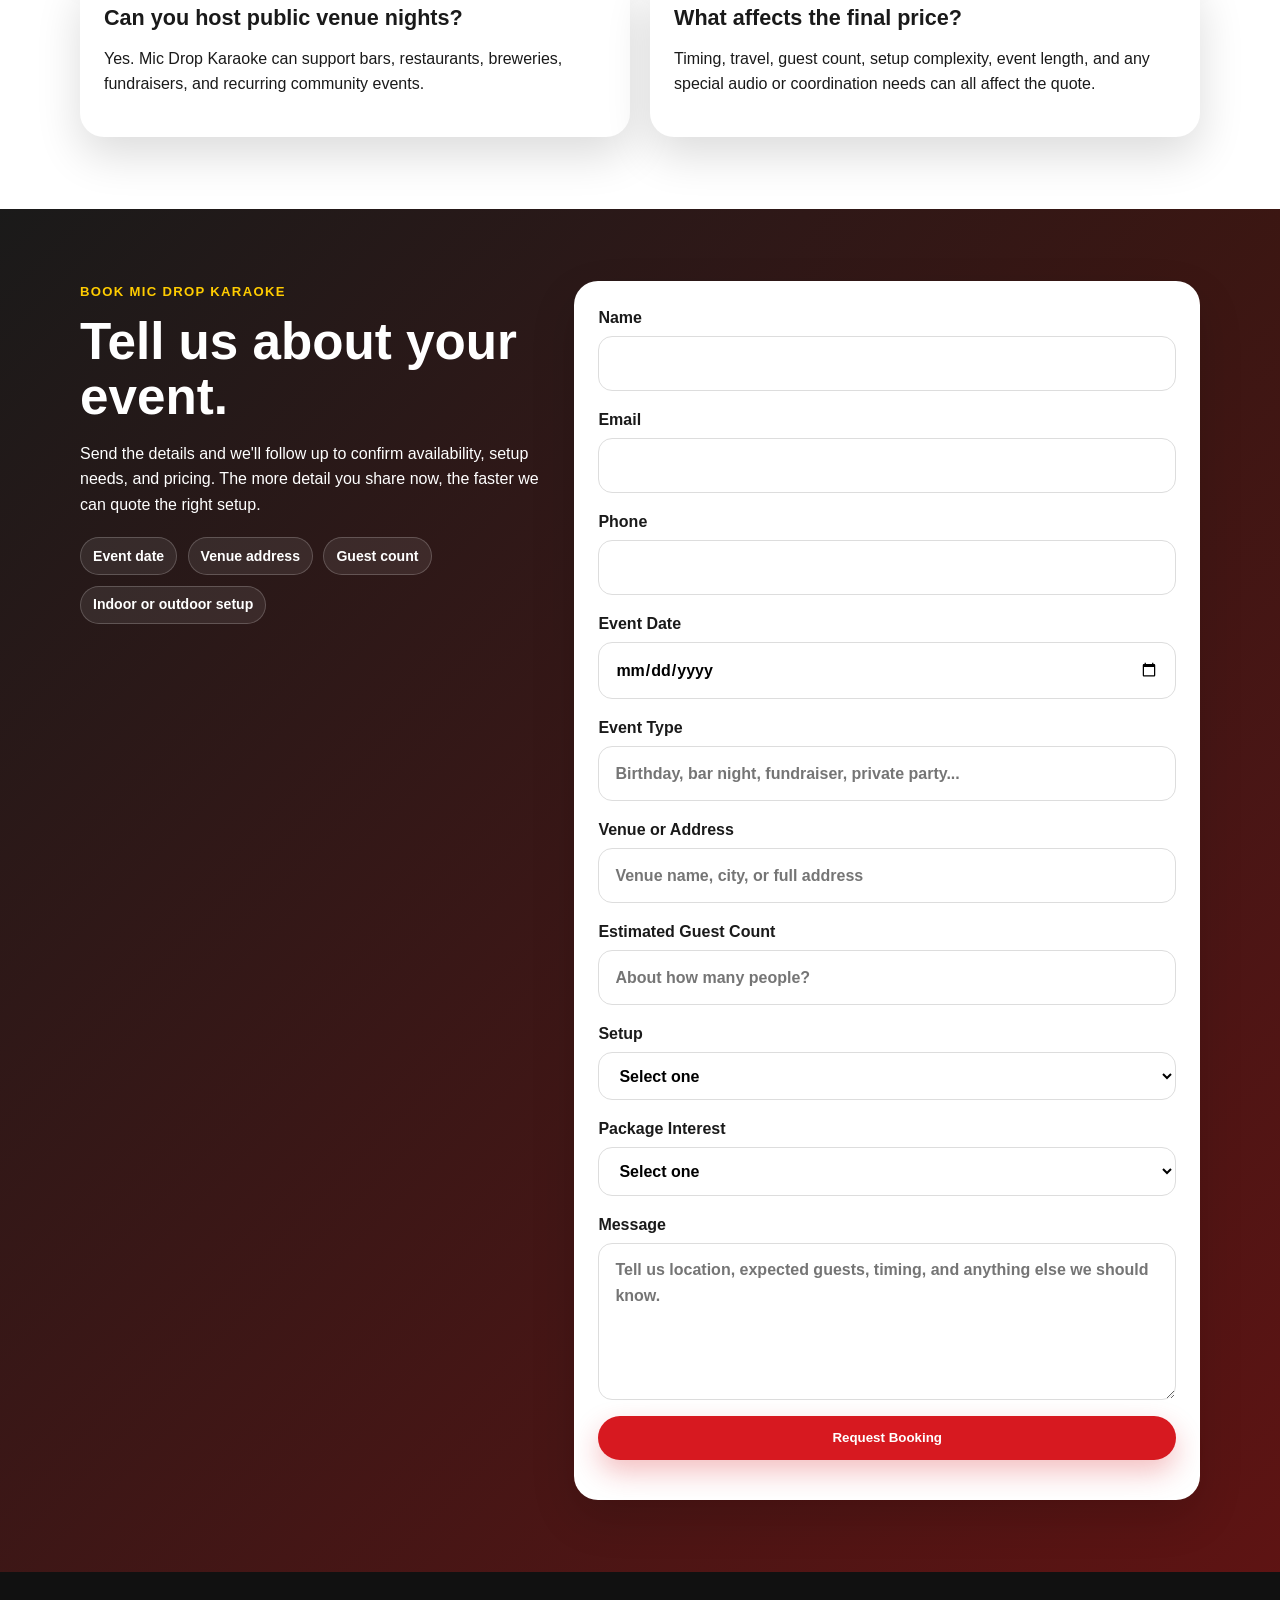
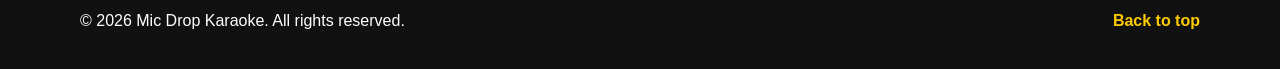
==== commit 7da71a72: "Add find my song section" ====
--- a/index.html
+++ b/index.html
@@ -13,7 +13,7 @@
       <a class="brand" href="#top" aria-label="Mic Drop Karaoke home"><span class="brand-mark">🎤</span><span>Mic Drop Karaoke</span></a>
       <button class="nav-toggle" id="nav-toggle" aria-label="Open menu">☰</button>
       <nav class="main-nav" id="main-nav" aria-label="Main navigation">
-        <a href="#events">Events</a><a href="#photos">Photos</a><a href="#packages">Packages</a><a href="#service-area">Service Area</a><a href="#reviews">Reviews</a><a href="#faq">FAQ</a><a href="#booking">Book Us</a>
+        <a href="#events">Events</a><a href="#song-finder">Find My Song</a><a href="#photos">Photos</a><a href="#packages">Packages</a><a href="#service-area">Service Area</a><a href="#reviews">Reviews</a><a href="#faq">FAQ</a><a href="#booking">Book Us</a>
       </nav>
     </div>
   </header>
@@ -32,6 +32,30 @@
           <h2>We bring the party.</h2>
           <ul><li>Professional karaoke setup</li><li>Fun, energetic hosts</li><li>Huge song selection</li><li>Great for bars, restaurants, fundraisers, birthdays, office parties, and private events</li></ul>
           <a class="text-link" href="#booking">Check availability</a>
+        </div>
+      </div>
+    </section>
+
+    <section id="song-finder" class="section song-finder-section">
+      <div class="container song-finder-grid">
+        <div>
+          <p class="eyebrow">Find My Song</p>
+          <h2>Match your voice to karaoke songs.</h2>
+          <p>Sing a comfortable low note, then a comfortable high note. We'll estimate your range and suggest songs from a starter KaraFun-friendly catalog.</p>
+          <div class="range-readout" aria-live="polite">
+            <div><span>Low note</span><strong id="low-note-output">Not captured</strong></div>
+            <div><span>High note</span><strong id="high-note-output">Not captured</strong></div>
+          </div>
+        </div>
+
+        <div class="song-tool">
+          <div class="pitch-actions">
+            <button class="button primary" type="button" id="capture-low">Sing Lowest Note</button>
+            <button class="button secondary" type="button" id="capture-high">Sing Highest Note</button>
+          </div>
+          <div class="pitch-meter" aria-hidden="true"><div id="pitch-level"></div></div>
+          <p id="song-finder-status" class="form-status" role="status">Use a steady “ah” sound for about 3 seconds.</p>
+          <div id="song-results" class="song-results"></div>
         </div>
       </div>
     </section>
--- a/styles.css
+++ b/styles.css
@@ -1,719 +1 @@
-* {
-  box-sizing: border-box;
-}
-
-:root {
-  --bg: #fff8ef;
-  --text: #1a1a1a;
-  --muted: #666;
-  --card: #ffffff;
-  --red: #d71920;
-  --red-dark: #a91118;
-  --yellow: #ffcc00;
-  --ink: #111;
-  --shadow: 0 18px 45px rgba(0, 0, 0, 0.14);
-  --radius: 24px;
-}
-
-html {
-  scroll-behavior: smooth;
-}
-
-body {
-  margin: 0;
-  font-family: Arial, Helvetica, sans-serif;
-  color: var(--text);
-  background: var(--bg);
-  line-height: 1.6;
-}
-
-a {
-  color: inherit;
-}
-
-.container {
-  width: min(1120px, calc(100% - 32px));
-  margin: 0 auto;
-}
-
-.site-header {
-  position: sticky;
-  top: 0;
-  z-index: 50;
-  background: rgba(17, 17, 17, 0.94);
-  color: #fff;
-  backdrop-filter: blur(10px);
-}
-
-.nav-wrap {
-  display: flex;
-  align-items: center;
-  justify-content: space-between;
-  min-height: 72px;
-  gap: 1rem;
-}
-
-.brand {
-  display: inline-flex;
-  align-items: center;
-  gap: 0.65rem;
-  font-weight: 900;
-  text-decoration: none;
-  font-size: 1.1rem;
-  letter-spacing: 0.01em;
-}
-
-.brand-mark {
-  display: inline-grid;
-  place-items: center;
-  width: 38px;
-  height: 38px;
-  border-radius: 999px;
-  background: var(--yellow);
-  color: var(--ink);
-}
-
-.nav-toggle {
-  display: none;
-  border: 0;
-  background: var(--yellow);
-  color: var(--ink);
-  border-radius: 12px;
-  padding: 0.45rem 0.7rem;
-  font-size: 1.35rem;
-  font-weight: 900;
-}
-
-.main-nav {
-  display: flex;
-  align-items: center;
-  gap: 1.25rem;
-  font-weight: 700;
-  font-size: 0.95rem;
-}
-
-.main-nav a {
-  color: #fff;
-  text-decoration: none;
-  opacity: 0.9;
-}
-
-.main-nav a:hover {
-  opacity: 1;
-  color: var(--yellow);
-}
-
-.hero {
-  padding: 84px 0;
-  background:
-    radial-gradient(circle at top left, rgba(255, 204, 0, 0.35), transparent 32%),
-    linear-gradient(135deg, #fff8ef 0%, #fff 48%, #ffe8e8 100%);
-}
-
-.hero-grid {
-  display: grid;
-  grid-template-columns: minmax(0, 1.2fr) minmax(280px, 0.8fr);
-  gap: 2rem;
-  align-items: center;
-}
-
-.eyebrow {
-  margin: 0 0 0.75rem;
-  color: var(--red);
-  font-weight: 900;
-  letter-spacing: 0.1em;
-  text-transform: uppercase;
-  font-size: 0.82rem;
-}
-
-h1, h2, h3 {
-  line-height: 1.08;
-  margin-top: 0;
-}
-
-h1 {
-  font-size: clamp(2.7rem, 7vw, 5.7rem);
-  max-width: 840px;
-  margin-bottom: 1rem;
-}
-
-h2 {
-  font-size: clamp(2rem, 4vw, 3.2rem);
-  margin-bottom: 0.75rem;
-}
-
-h3 {
-  font-size: 1.35rem;
-  margin-bottom: 0.6rem;
-}
-
-.hero-text {
-  max-width: 720px;
-  font-size: 1.2rem;
-  color: #333;
-}
-
-.hero-actions {
-  display: flex;
-  flex-wrap: wrap;
-  gap: 1rem;
-  margin-top: 2rem;
-}
-
-.button {
-  display: inline-flex;
-  align-items: center;
-  justify-content: center;
-  border: 0;
-  border-radius: 999px;
-  padding: 0.9rem 1.35rem;
-  font-weight: 900;
-  text-decoration: none;
-  cursor: pointer;
-  transition: transform 0.2s ease, box-shadow 0.2s ease;
-}
-
-.button:hover {
-  transform: translateY(-2px);
-}
-
-.button.primary {
-  background: var(--red);
-  color: #fff;
-  box-shadow: 0 12px 28px rgba(215, 25, 32, 0.28);
-}
-
-.button.secondary {
-  background: #111;
-  color: #fff;
-}
-
-.hero-card,
-.info-card,
-.event-card,
-.review-card,
-.booking-form,
-.review-submit-card {
-  background: var(--card);
-  border-radius: var(--radius);
-  box-shadow: var(--shadow);
-}
-
-.hero-card {
-  padding: 2rem;
-  border: 4px solid var(--yellow);
-}
-
-.hero-card ul {
-  padding-left: 1.2rem;
-  margin-bottom: 0;
-  font-weight: 700;
-}
-
-.section {
-  padding: 72px 0;
-}
-
-.section-heading {
-  max-width: 760px;
-  margin-bottom: 2rem;
-}
-
-.section-heading p:not(.eyebrow) {
-  color: var(--muted);
-  font-size: 1.05rem;
-}
-
-.events-section,
-.reviews-section {
-  background: #fff;
-}
-
-.event-list {
-  display: grid;
-  gap: 1rem;
-}
-
-.event-card {
-  display: grid;
-  grid-template-columns: 180px minmax(0, 1fr);
-  gap: 1.25rem;
-  padding: 1.25rem;
-  border-left: 7px solid var(--yellow);
-}
-
-.event-date {
-  font-weight: 900;
-  color: var(--red);
-  text-transform: uppercase;
-  letter-spacing: 0.04em;
-}
-
-.event-time,
-.event-location,
-.event-description {
-  margin: 0.2rem 0;
-  color: #444;
-}
-
-.private-pill {
-  display: inline-flex;
-  width: fit-content;
-  margin-top: 0.5rem;
-  border-radius: 999px;
-  background: #111;
-  color: #fff;
-  padding: 0.2rem 0.6rem;
-  font-size: 0.78rem;
-  font-weight: 900;
-}
-
-.photos-section {
-  background: #fff8ef;
-}
-
-.smugmug-slideshow-wrap {
-  width: 100%;
-  max-width: 1000px;
-  height: 600px;
-  margin: 2rem auto 0;
-  border-radius: 24px;
-  overflow: hidden;
-  box-shadow: var(--shadow);
-  background: #111;
-}
-
-.smugmug-slideshow-wrap iframe {
-  width: 100%;
-  height: 100%;
-  border: 0;
-  display: block;
-  background: #111;
-}
-
-.photo-fallback {
-  max-width: 1000px;
-  margin: 1rem auto 0;
-  text-align: center;
-  color: var(--muted);
-  font-size: 0.95rem;
-}
-
-.photo-fallback a {
-  color: var(--red);
-  font-weight: 900;
-}
-
-.card-grid,
-.review-grid {
-  display: grid;
-  grid-template-columns: repeat(3, minmax(0, 1fr));
-  gap: 1.25rem;
-}
-
-.info-card,
-.review-card {
-  padding: 1.5rem;
-}
-
-.info-card {
-  border-top: 6px solid var(--red);
-}
-
-.pricing-grid {
-  align-items: stretch;
-}
-
-.pricing-card {
-  position: relative;
-}
-
-.pricing-card .price {
-  font-size: 1.8rem;
-  font-weight: 900;
-  color: var(--red);
-  margin: 0 0 1rem;
-}
-
-.pricing-card ul {
-  margin: 1rem 0 0;
-  padding-left: 1.2rem;
-}
-
-.pricing-card li {
-  margin-bottom: 0.45rem;
-}
-
-.pricing-card.featured {
-  border: 3px solid var(--yellow);
-  transform: translateY(-8px);
-}
-
-.featured-label {
-  display: inline-flex;
-  width: fit-content;
-  margin-bottom: 1rem;
-  padding: 0.35rem 0.7rem;
-  border-radius: 999px;
-  background: var(--yellow);
-  color: var(--ink);
-  font-size: 0.8rem;
-  font-weight: 900;
-  text-transform: uppercase;
-  letter-spacing: 0.05em;
-}
-
-.pricing-note {
-  margin: 1.5rem 0 0;
-  color: var(--muted);
-  font-size: 0.95rem;
-  text-align: center;
-}
-
-.review-stars {
-  color: var(--red);
-  letter-spacing: 0.05em;
-  font-weight: 900;
-  margin-bottom: 0.75rem;
-}
-
-.review-card blockquote {
-  margin: 0 0 1rem;
-  color: #333;
-}
-
-.review-author {
-  font-weight: 900;
-}
-
-.review-type {
-  color: var(--muted);
-  font-size: 0.9rem;
-}
-
-.review-submit-card {
-  display: grid;
-  grid-template-columns: minmax(0, 0.8fr) minmax(300px, 1.2fr);
-  gap: 2rem;
-  padding: 1.5rem;
-  margin-top: 2rem;
-  border: 3px solid var(--yellow);
-}
-
-.review-form {
-  display: grid;
-  gap: 1rem;
-}
-
-.review-form label,
-.booking-form label {
-  display: grid;
-  gap: 0.35rem;
-  font-weight: 800;
-}
-
-.review-form input,
-.review-form textarea,
-.review-form select,
-.booking-form input,
-.booking-form textarea {
-  width: 100%;
-  border: 1px solid #ddd;
-  border-radius: 14px;
-  padding: 0.85rem 1rem;
-  font: inherit;
-  background: #fff;
-}
-
-.review-form input:focus,
-.review-form textarea:focus,
-.review-form select:focus,
-.booking-form input:focus,
-.booking-form textarea:focus {
-  outline: 3px solid rgba(255, 204, 0, 0.5);
-  border-color: var(--yellow);
-}
-
-.optional {
-  color: var(--muted);
-  font-weight: 500;
-}
-
-.booking-section {
-  background:
-    linear-gradient(135deg, rgba(17, 17, 17, 0.96), rgba(80, 0, 0, 0.92)),
-    radial-gradient(circle at top right, rgba(255, 204, 0, 0.3), transparent 30%);
-  color: #fff;
-}
-
-.booking-section .eyebrow {
-  color: var(--yellow);
-}
-
-.booking-grid {
-  display: grid;
-  grid-template-columns: minmax(0, 0.85fr) minmax(300px, 1.15fr);
-  gap: 2rem;
-  align-items: start;
-}
-
-.booking-form {
-  padding: 1.5rem;
-  color: var(--text);
-  display: grid;
-  gap: 1rem;
-}
-
-.form-status {
-  margin: 0;
-  font-weight: 800;
-}
-
-.form-status.success {
-  color: #126b25;
-}
-
-.form-status.error {
-  color: var(--red-dark);
-}
-
-.muted {
-  color: var(--muted);
-}
-
-.site-footer {
-  background: #111;
-  color: #fff;
-  padding: 1.25rem 0;
-}
-
-.footer-wrap {
-  display: flex;
-  justify-content: space-between;
-  gap: 1rem;
-  align-items: center;
-}
-
-.footer-wrap a {
-  color: var(--yellow);
-  text-decoration: none;
-  font-weight: 800;
-}
-
-@media (max-width: 840px) {
-  .nav-toggle {
-    display: inline-flex;
-  }
-
-  .main-nav {
-    position: absolute;
-    top: 72px;
-    left: 16px;
-    right: 16px;
-    display: none;
-    flex-direction: column;
-    align-items: flex-start;
-    gap: 0;
-    padding: 0.75rem;
-    background: #111;
-    border-radius: 18px;
-    box-shadow: var(--shadow);
-  }
-
-  .main-nav.open {
-    display: flex;
-  }
-
-  .main-nav a {
-    width: 100%;
-    padding: 0.85rem;
-  }
-
-  .hero-grid,
-  .booking-grid,
-  .review-submit-card {
-    grid-template-columns: 1fr;
-  }
-
-  .event-card {
-    grid-template-columns: 1fr;
-  }
-
-  .card-grid,
-  .review-grid {
-    grid-template-columns: 1fr;
-  }
-
-  .pricing-card.featured {
-    transform: none;
-  }
-
-  .smugmug-slideshow-wrap {
-    height: 420px;
-    border-radius: 18px;
-  }
-
-  .section {
-    padding: 56px 0;
-  }
-}
-
-.calendar-actions {
-  display: flex;
-  flex-wrap: wrap;
-  gap: 0.65rem;
-  margin-top: 1rem;
-}
-
-.calendar-button {
-  display: inline-flex;
-  align-items: center;
-  justify-content: center;
-  width: fit-content;
-  border-radius: 999px;
-  padding: 0.55rem 0.9rem;
-  background: var(--red);
-  color: #fff;
-  font-size: 0.9rem;
-  font-weight: 900;
-  text-decoration: none;
-  box-shadow: 0 8px 20px rgba(215, 25, 32, 0.18);
-}
-
-.calendar-button:hover {
-  transform: translateY(-1px);
-}
-
-.secondary-calendar {
-  background: #111;
-  color: #fff;
-}
-
-
-/* Horizontal scrolling reviews */
-.review-scroll {
-  display: grid;
-  grid-auto-flow: column;
-  grid-auto-columns: minmax(280px, 360px);
-  gap: 1.25rem;
-  overflow-x: auto;
-  overflow-y: hidden;
-  padding: 0.25rem 0 1.25rem;
-  scroll-snap-type: x mandatory;
-  -webkit-overflow-scrolling: touch;
-}
-
-.review-scroll .review-card {
-  scroll-snap-align: start;
-  min-height: 100%;
-}
-
-.review-scroll::-webkit-scrollbar {
-  height: 10px;
-}
-
-.review-scroll::-webkit-scrollbar-track {
-  background: #f0f0f0;
-  border-radius: 999px;
-}
-
-.review-scroll::-webkit-scrollbar-thumb {
-  background: var(--red);
-  border-radius: 999px;
-}
-
-.review-scroll-hint {
-  color: var(--muted);
-  font-size: 0.95rem;
-  margin-top: -1rem;
-  margin-bottom: 1.25rem;
-}
-
-@media (max-width: 840px) {
-  .review-scroll {
-    grid-auto-columns: minmax(260px, 86vw);
-  }
-}
-
-
-/* Auto-scrolling reviews */
-.review-scroll {
-  scroll-behavior: auto;
-}
-
-.review-scroll:hover,
-.review-scroll:focus-within {
-  cursor: grab;
-}
-
-.review-scroll.is-paused {
-  cursor: default;
-}
-
-
-/* Venue logos in upcoming events */
-.event-branding {
-  display: grid;
-  grid-template-columns: 78px minmax(0, 1fr);
-  gap: 1rem;
-  align-items: center;
-}
-
-.event-logo {
-  width: 78px;
-  height: 78px;
-  object-fit: contain;
-  border-radius: 18px;
-  background: #fff;
-  border: 1px solid #ececec;
-  box-shadow: 0 8px 20px rgba(0, 0, 0, 0.08);
-  padding: 0.35rem;
-}
-
-@media (max-width: 840px) {
-  .event-branding {
-    grid-template-columns: 64px minmax(0, 1fr);
-    gap: 0.85rem;
-  }
-
-  .event-logo {
-    width: 64px;
-    height: 64px;
-    border-radius: 14px;
-  }
-}
-
-
-/* Continuous right-to-left review marquee */
-.review-marquee {
-  overflow: hidden;
-  width: 100%;
-  position: relative;
-  padding: 0.25rem 0 1.25rem;
-}
-
-.review-track {
-  display: flex;
-  flex-wrap: nowrap;
-  gap: 1.25rem;
-  width: max-content;
-  will-change: transform;
-  transform: translateX(0);
-}
-
-.review-track .review-card {
-  flex: 0 0 340px;
-  max-width: 340px;
-  min-height: 100%;
-}
-
-.review-marquee:hover .review-track {
-  cursor: default;
-}
-
-@media (max-width: 840px) {
-  .review-track .review-card {
-    flex: 0 0 280px;
-    max-width: 280px;
-  }
-}
+*{box-sizing:border-box}:root{--bg:#fff8ef;--text:#1a1a1a;--muted:#666;--card:#fff;--red:#d71920;--red-dark:#a91118;--yellow:#ffcc00;--ink:#111;--shadow:0 18px 45px rgba(0,0,0,.14);--radius:24px}html{scroll-behavior:smooth}body{margin:0;font-family:Arial,Helvetica,sans-serif;color:var(--text);background:var(--bg);line-height:1.6}a{color:inherit}.container{width:min(1120px,calc(100% - 32px));margin:0 auto}.site-header{position:sticky;top:0;z-index:50;background:rgba(17,17,17,.94);color:#fff;backdrop-filter:blur(10px)}.nav-wrap{display:flex;align-items:center;justify-content:space-between;min-height:72px;gap:1rem}.brand{display:inline-flex;align-items:center;gap:.65rem;font-weight:900;text-decoration:none;font-size:1.1rem}.brand-mark{display:inline-grid;place-items:center;width:38px;height:38px;border-radius:999px;background:var(--yellow);color:var(--ink)}.nav-toggle{display:none;border:0;background:var(--yellow);color:var(--ink);border-radius:12px;padding:.45rem .7rem;font-size:1.35rem;font-weight:900}.main-nav{display:flex;align-items:center;gap:.95rem;font-weight:700;font-size:.9rem}.main-nav a{color:#fff;text-decoration:none;opacity:.9}.main-nav a:hover{opacity:1;color:var(--yellow)}.hero{padding:84px 0;background:radial-gradient(circle at top left,rgba(255,204,0,.35),transparent 32%),linear-gradient(135deg,#fff8ef 0%,#fff 48%,#ffe8e8 100%)}.hero-grid{display:grid;grid-template-columns:minmax(0,1.2fr) minmax(280px,.8fr);gap:2rem;align-items:center}.eyebrow{margin:0 0 .75rem;color:var(--red);font-weight:900;letter-spacing:.1em;text-transform:uppercase;font-size:.82rem}h1,h2,h3{line-height:1.08;margin-top:0}h1{font-size:clamp(2.7rem,7vw,5.7rem);max-width:840px;margin-bottom:1rem}h2{font-size:clamp(2rem,4vw,3.2rem);margin-bottom:.75rem}h3{font-size:1.35rem;margin-bottom:.6rem}.hero-text{max-width:720px;font-size:1.2rem;color:#333}.hero-actions,.hero-proof,.booking-checklist,.venue-strip,.calendar-actions{display:flex;flex-wrap:wrap;gap:.65rem}.hero-actions{gap:1rem;margin-top:2rem}.hero-proof,.booking-checklist{margin-top:1.25rem}.hero-proof span,.booking-checklist span,.venue-strip span{display:inline-flex;width:fit-content;border-radius:999px;padding:.42rem .75rem;background:#fff;border:1px solid rgba(17,17,17,.1);color:#222;font-size:.88rem;font-weight:900}.button{display:inline-flex;align-items:center;justify-content:center;border:0;border-radius:999px;padding:.9rem 1.35rem;font-weight:900;text-decoration:none;cursor:pointer;transition:transform .2s ease,box-shadow .2s ease}.button:hover,.calendar-button:hover{transform:translateY(-2px)}.button.primary{background:var(--red);color:#fff;box-shadow:0 12px 28px rgba(215,25,32,.28)}.button.secondary,.secondary-calendar{background:#111;color:#fff}.hero-card,.info-card,.event-card,.review-card,.booking-form,.review-submit-card{background:var(--card);border-radius:var(--radius);box-shadow:var(--shadow)}.hero-card{padding:2rem;border:4px solid var(--yellow)}.hero-card ul,.pricing-card ul{padding-left:1.2rem;margin:1rem 0 0}.hero-card ul{margin-bottom:0;font-weight:700}.text-link{display:inline-flex;width:fit-content;margin-top:1rem;color:var(--red);font-weight:900;text-decoration:none}.text-link:hover{text-decoration:underline}.section{padding:72px 0}.section-heading{max-width:760px;margin-bottom:2rem}.section-heading p:not(.eyebrow){color:var(--muted);font-size:1.05rem}.events-section,.reviews-section,.faq-section{background:#fff}.event-list{display:grid;gap:1rem}.event-card{display:grid;grid-template-columns:180px minmax(0,1fr);gap:1.25rem;padding:1.25rem;border-left:7px solid var(--yellow)}.event-date{font-weight:900;color:var(--red);text-transform:uppercase;letter-spacing:.04em}.event-time,.event-location,.event-description{margin:.2rem 0;color:#444}.event-branding{display:grid;grid-template-columns:78px minmax(0,1fr);gap:1rem;align-items:center}.event-logo{width:78px;height:78px;object-fit:contain;border-radius:18px;background:#fff;border:1px solid #ececec;box-shadow:0 8px 20px rgba(0,0,0,.08);padding:.35rem}.private-pill{display:inline-flex;width:fit-content;margin-top:.5rem;border-radius:999px;background:#111;color:#fff;padding:.2rem .6rem;font-size:.78rem;font-weight:900}.photos-section,.service-section{background:#fff8ef}.smugmug-slideshow-wrap{width:100%;max-width:1000px;height:600px;margin:2rem auto 0;border-radius:24px;overflow:hidden;box-shadow:var(--shadow);background:#111}.smugmug-slideshow-wrap iframe{width:100%;height:100%;border:0;display:block;background:#111}.card-grid,.review-grid{display:grid;grid-template-columns:repeat(3,minmax(0,1fr));gap:1.25rem}.info-card,.review-card{padding:1.5rem}.info-card{border-top:6px solid var(--red)}.pricing-grid{align-items:stretch}.pricing-card{position:relative}.pricing-card .price{font-size:1.8rem;font-weight:900;color:var(--red);margin:0 0 1rem}.pricing-card li{margin-bottom:.45rem}.pricing-card.featured{border:3px solid var(--yellow);transform:translateY(-8px)}.featured-label{display:inline-flex;width:fit-content;margin-bottom:1rem;padding:.35rem .7rem;border-radius:999px;background:var(--yellow);color:var(--ink);font-size:.8rem;font-weight:900;text-transform:uppercase;letter-spacing:.05em}.pricing-note{margin:0;color:var(--muted);font-size:.95rem}.pricing-detail{max-width:860px;margin:1.5rem auto 0;text-align:center}.venue-strip{justify-content:center;margin-top:1.5rem}.venue-strip span{background:#111;border-color:#111;color:#fff}.faq-grid{display:grid;grid-template-columns:repeat(2,minmax(0,1fr));gap:1.25rem}.review-stars{color:var(--red);letter-spacing:.05em;font-weight:900;margin-bottom:.75rem}.review-card blockquote{margin:0 0 1rem;color:#333}.review-author{font-weight:900}.review-type{color:var(--muted);font-size:.9rem}.review-marquee{overflow:hidden;width:100%;position:relative;padding:.25rem 0 1.25rem}.review-track{display:flex;flex-wrap:nowrap;gap:1.25rem;width:max-content;will-change:transform;transform:translateX(0)}.review-track .review-card{flex:0 0 340px;max-width:340px;min-height:100%}.review-submit-card{display:grid;grid-template-columns:minmax(0,.8fr) minmax(300px,1.2fr);gap:2rem;padding:1.5rem;margin-top:2rem;border:3px solid var(--yellow)}.review-form,.booking-form{display:grid;gap:1rem}.review-form label,.booking-form label{display:grid;gap:.35rem;font-weight:800}.review-form input,.review-form textarea,.review-form select,.booking-form input,.booking-form textarea,.booking-form select{width:100%;border:1px solid #ddd;border-radius:14px;padding:.85rem 1rem;font:inherit;background:#fff}.review-form input:focus,.review-form textarea:focus,.review-form select:focus,.booking-form input:focus,.booking-form textarea:focus,.booking-form select:focus{outline:3px solid rgba(255,204,0,.5);border-color:var(--yellow)}.optional{color:var(--muted);font-weight:500}.booking-section{background:linear-gradient(135deg,rgba(17,17,17,.96),rgba(80,0,0,.92)),radial-gradient(circle at top right,rgba(255,204,0,.3),transparent 30%);color:#fff}.booking-section .eyebrow{color:var(--yellow)}.booking-grid{display:grid;grid-template-columns:minmax(0,.85fr) minmax(300px,1.15fr);gap:2rem;align-items:start}.booking-checklist span{background:rgba(255,255,255,.08);border-color:rgba(255,255,255,.2);color:#fff}.booking-form{padding:1.5rem;color:var(--text)}.form-status{margin:0;font-weight:800}.form-status.success{color:#126b25}.form-status.error{color:var(--red-dark)}.muted{color:var(--muted)}.site-footer{background:#111;color:#fff;padding:1.25rem 0}.footer-wrap{display:flex;justify-content:space-between;gap:1rem;align-items:center}.footer-wrap a{color:var(--yellow);text-decoration:none;font-weight:800}.calendar-actions{margin-top:1rem}.calendar-button{display:inline-flex;align-items:center;justify-content:center;width:fit-content;border-radius:999px;padding:.55rem .9rem;background:var(--red);color:#fff;font-size:.9rem;font-weight:900;text-decoration:none;box-shadow:0 8px 20px rgba(215,25,32,.18);transition:transform .2s ease}@media (max-width:840px){.nav-toggle{display:inline-flex}.main-nav{position:absolute;top:72px;left:16px;right:16px;display:none;flex-direction:column;align-items:flex-start;gap:0;padding:.75rem;background:#111;border-radius:18px;box-shadow:var(--shadow)}.main-nav.open{display:flex}.main-nav a{width:100%;padding:.85rem}.hero-grid,.booking-grid,.review-submit-card,.event-card{grid-template-columns:1fr}.card-grid,.review-grid,.faq-grid{grid-template-columns:1fr}.pricing-card.featured{transform:none}.smugmug-slideshow-wrap{height:420px;border-radius:18px}.section{padding:56px 0}.event-branding{grid-template-columns:64px minmax(0,1fr);gap:.85rem}.event-logo{width:64px;height:64px;border-radius:14px}.review-track .review-card{flex:0 0 280px;max-width:280px}}
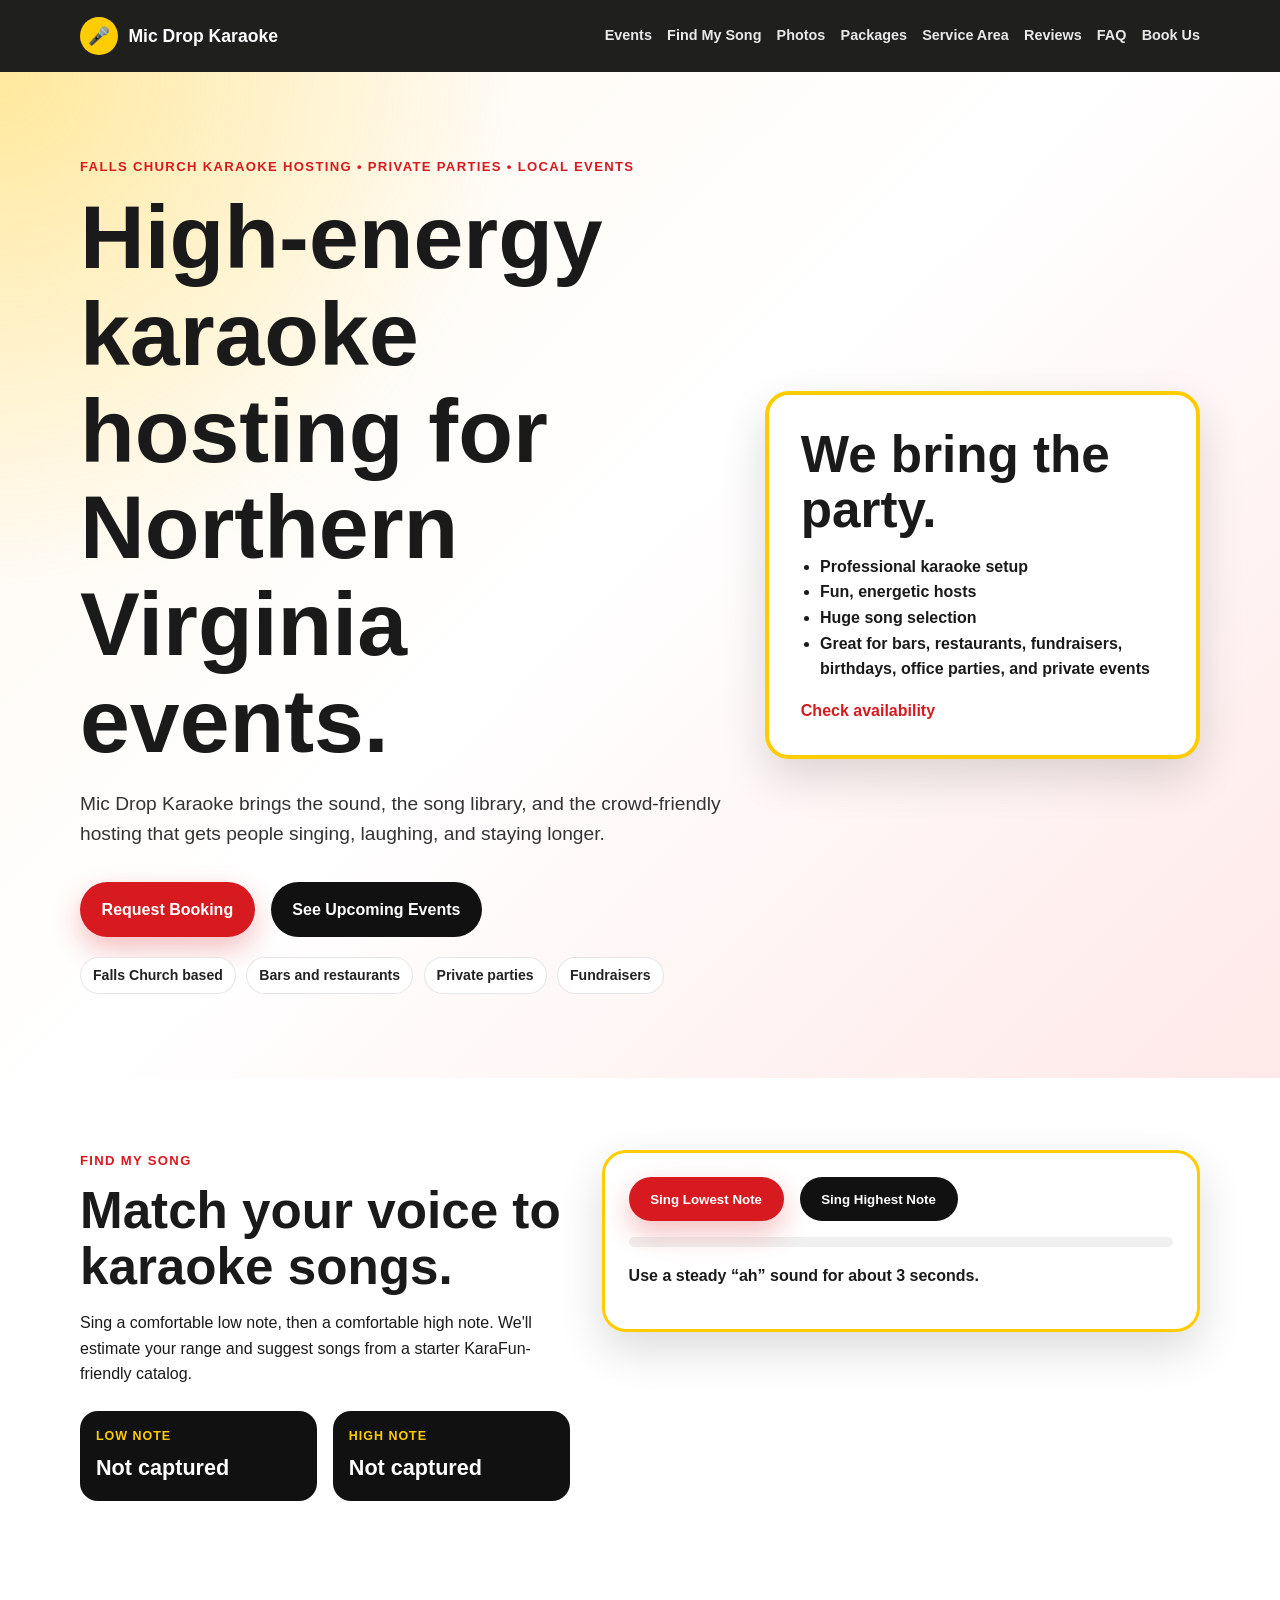
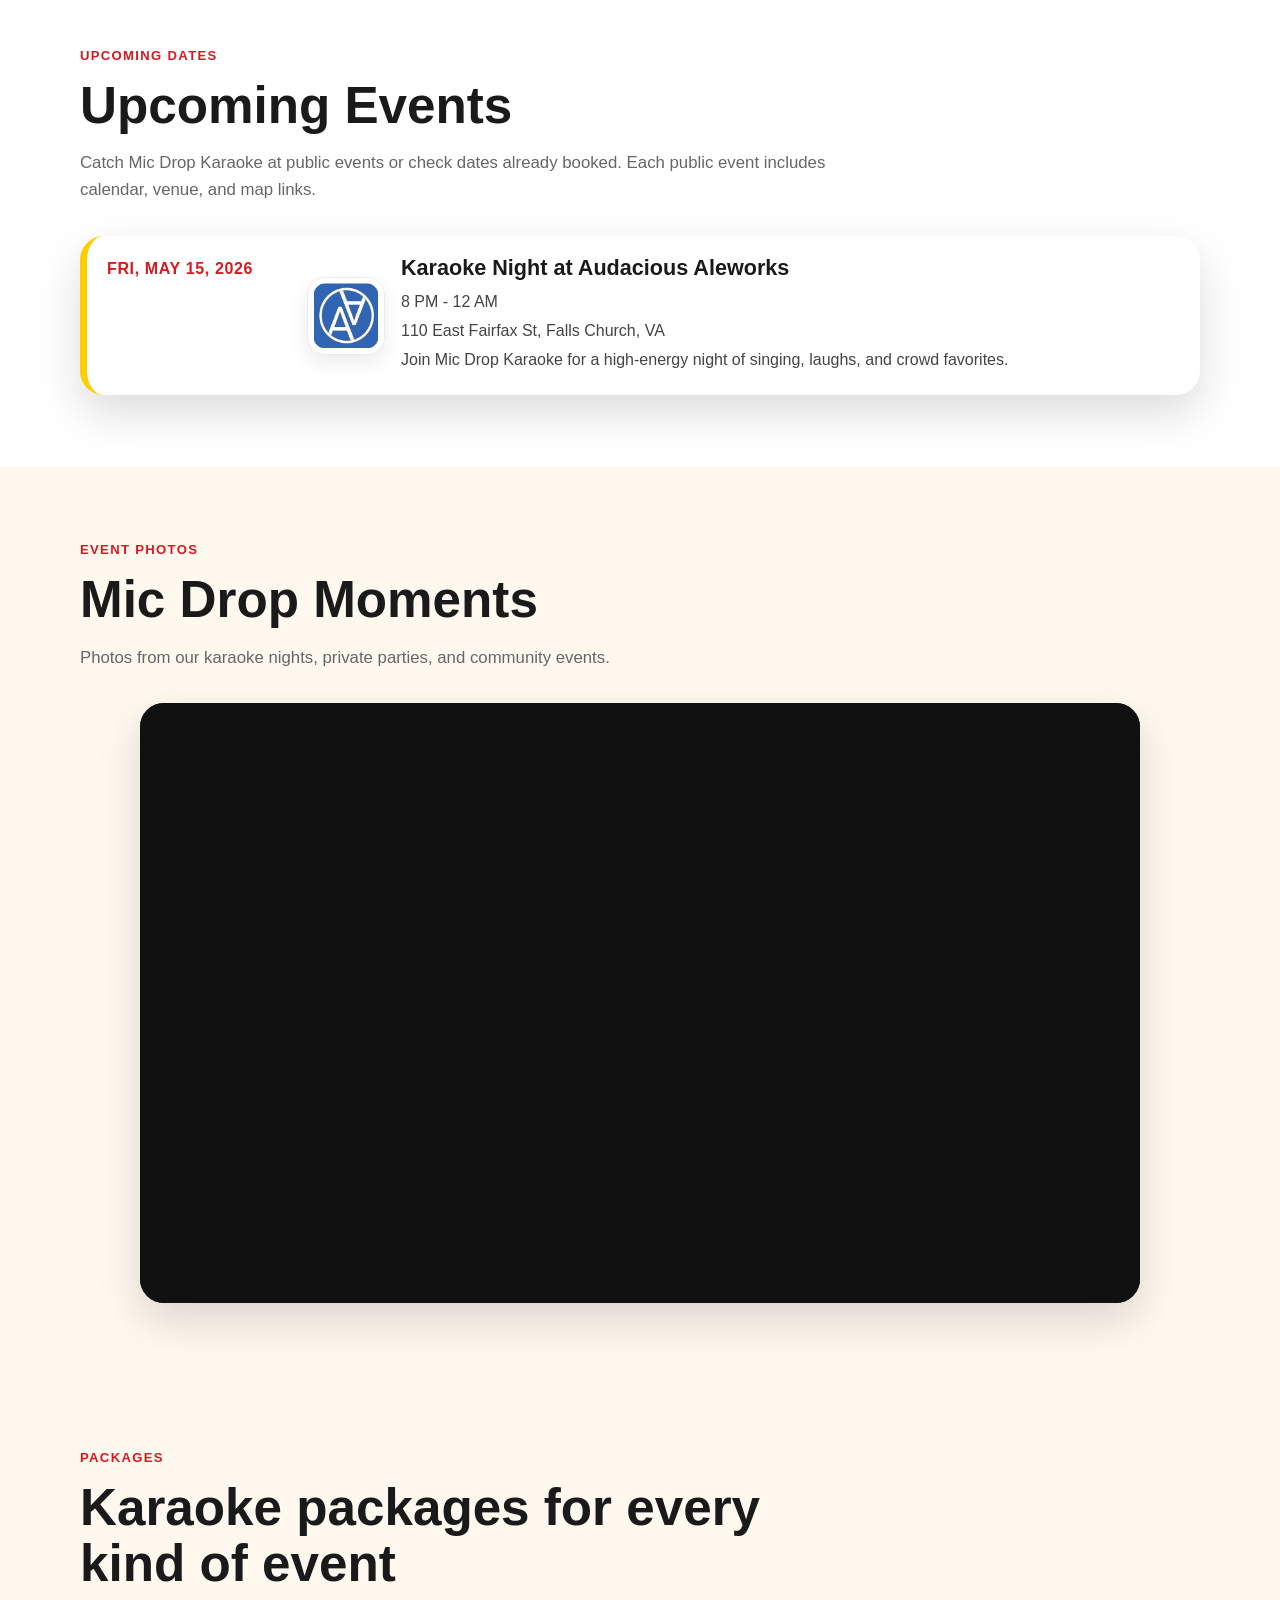
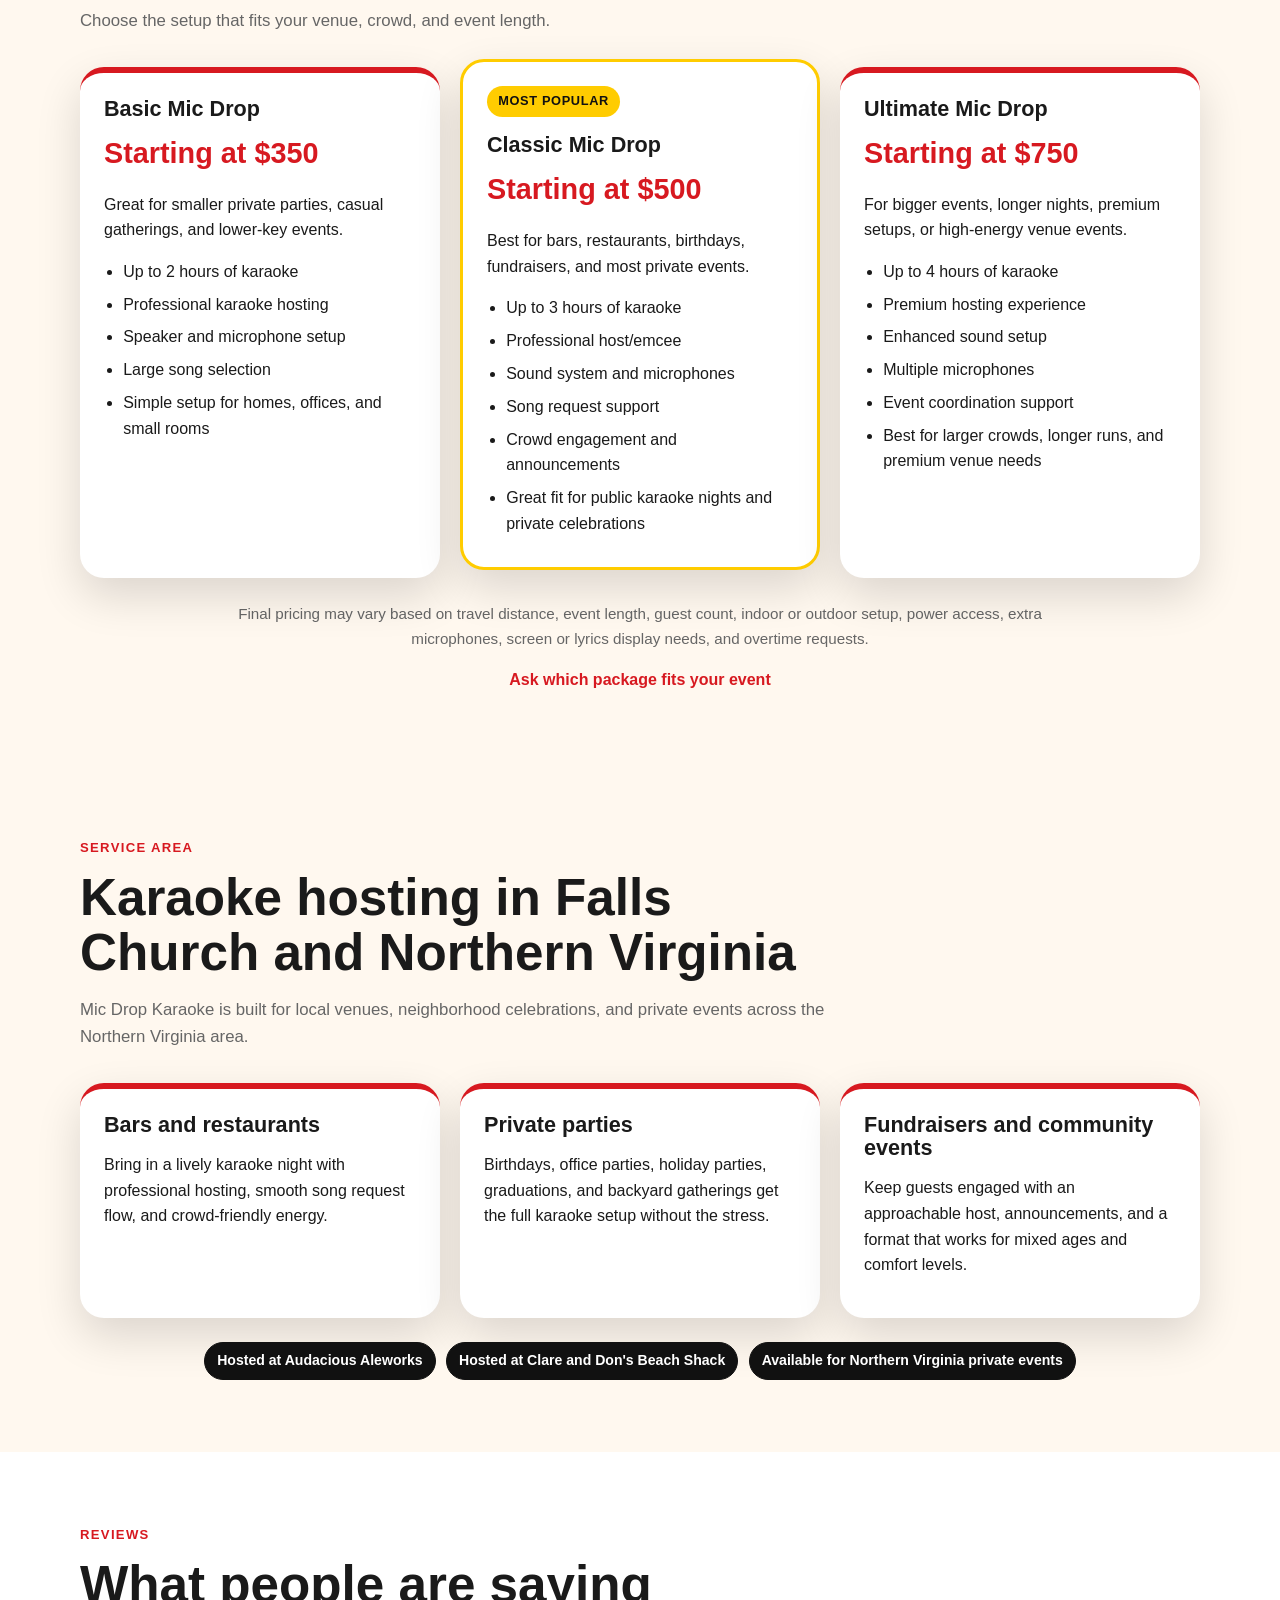
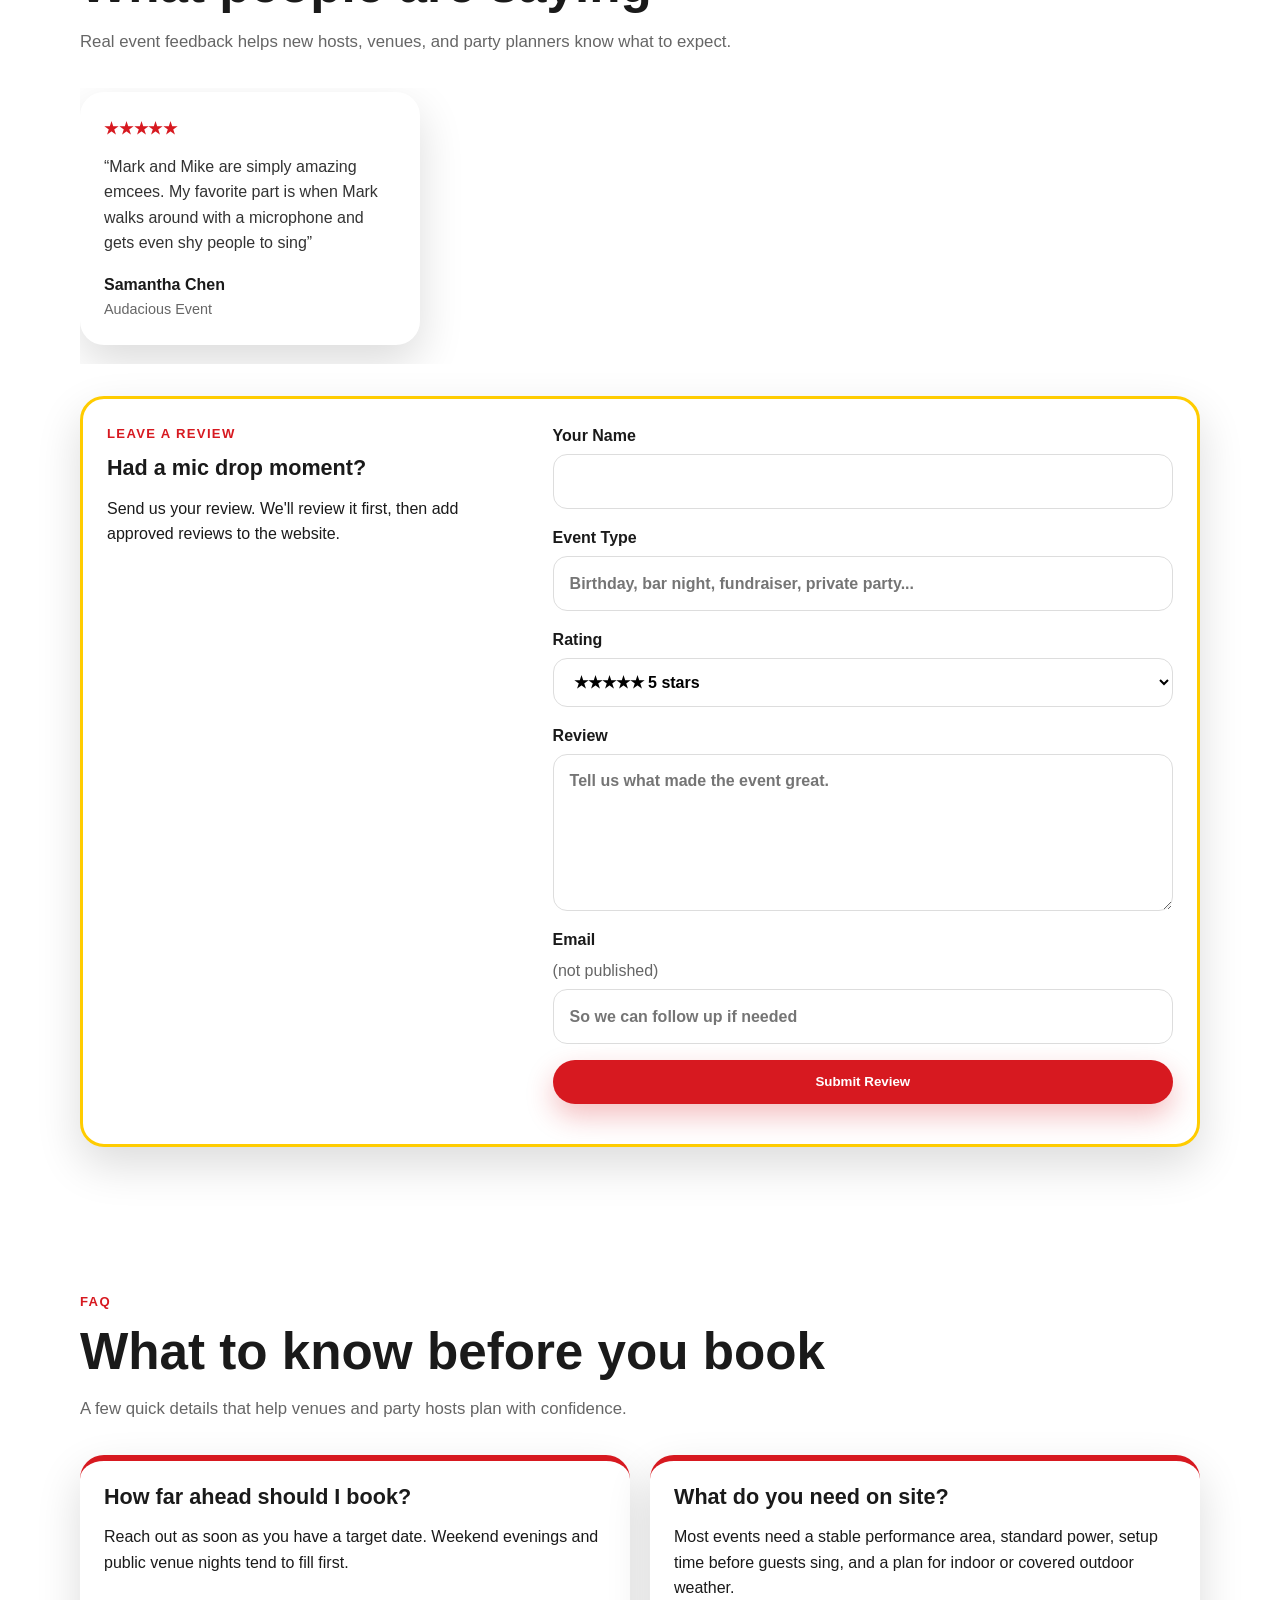
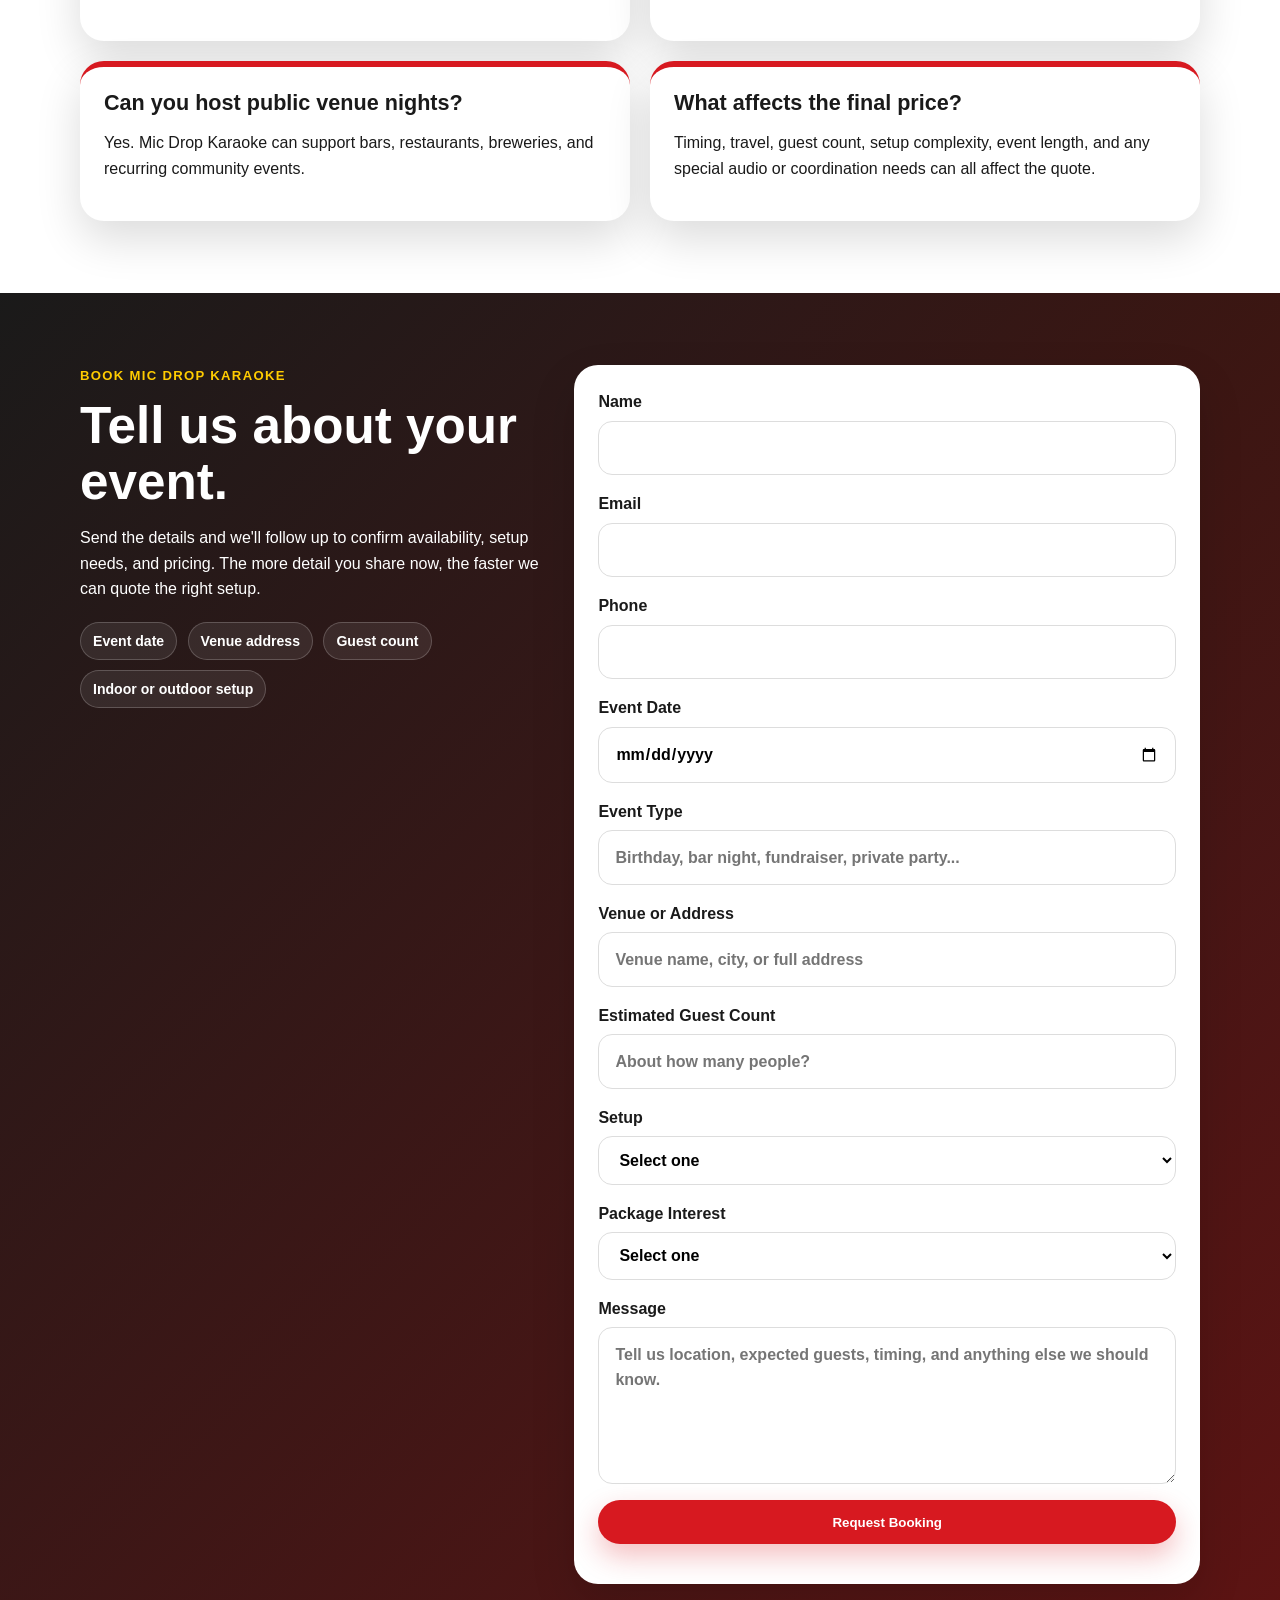
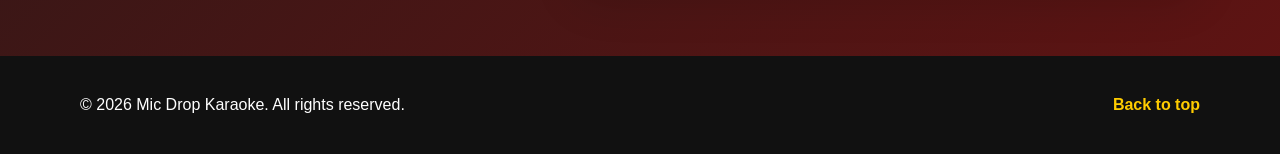
==== commit 2423347c: "Force fresh song finder assets" ====
--- a/index.html
+++ b/index.html
@@ -5,7 +5,7 @@
   <meta name="viewport" content="width=device-width, initial-scale=1.0" />
   <title>Mic Drop Karaoke | Falls Church &amp; Northern Virginia Karaoke Events</title>
   <meta name="description" content="Mic Drop Karaoke brings high-energy karaoke hosting, professional sound, and unforgettable karaoke fun to private parties, bars, restaurants, fundraisers, and community events in Falls Church and Northern Virginia." />
-  <link rel="stylesheet" href="styles.css" />
+  <link rel="stylesheet" href="styles.css?v=20260510-song-finder" />
 </head>
 <body>
   <header class="site-header">
@@ -115,7 +115,7 @@
     <section id="faq" class="section faq-section">
       <div class="container">
         <div class="section-heading"><p class="eyebrow">FAQ</p><h2>What to know before you book</h2><p>A few quick details that help venues and party hosts plan with confidence.</p></div>
-        <div class="faq-grid"><article class="info-card"><h3>How far ahead should I book?</h3><p>Reach out as soon as you have a target date. Weekend evenings and public venue nights tend to fill first.</p></article><article class="info-card"><h3>What do you need on site?</h3><p>Most events need a stable performance area, standard power, setup time before guests sing, and a plan for indoor or covered outdoor weather.</p></article><article class="info-card"><h3>Can you host public venue nights?</h3><p>Yes. Mic Drop Karaoke can support bars, restaurants, breweries, fundraisers, and recurring community events.</p></article><article class="info-card"><h3>What affects the final price?</h3><p>Timing, travel, guest count, setup complexity, event length, and any special audio or coordination needs can all affect the quote.</p></article></div>
+        <div class="faq-grid"><article class="info-card"><h3>How far ahead should I book?</h3><p>Reach out as soon as you have a target date. Weekend evenings and public venue nights tend to fill first.</p></article><article class="info-card"><h3>What do you need on site?</h3><p>Most events need a stable performance area, standard power, setup time before guests sing, and a plan for indoor or covered outdoor weather.</p></article><article class="info-card"><h3>Can you host public venue nights?</h3><p>Yes. Mic Drop Karaoke can support bars, restaurants, breweries, and recurring community events.</p></article><article class="info-card"><h3>What affects the final price?</h3><p>Timing, travel, guest count, setup complexity, event length, and any special audio or coordination needs can all affect the quote.</p></article></div>
       </div>
     </section>
 
@@ -131,6 +131,6 @@
   </main>
 
   <footer class="site-footer"><div class="container footer-wrap"><p>© <span id="current-year">2026</span> Mic Drop Karaoke. All rights reserved.</p><a href="#top">Back to top</a></div></footer>
-  <script src="sitedata.js"></script><script src="script.js"></script>
+  <script src="sitedata.js?v=20260510-song-finder"></script><script src="script.js?v=20260510-song-finder"></script>
 </body>
 </html>
--- a/styles.css
+++ b/styles.css
@@ -1 +1,2 @@
 *{box-sizing:border-box}:root{--bg:#fff8ef;--text:#1a1a1a;--muted:#666;--card:#fff;--red:#d71920;--red-dark:#a91118;--yellow:#ffcc00;--ink:#111;--shadow:0 18px 45px rgba(0,0,0,.14);--radius:24px}html{scroll-behavior:smooth}body{margin:0;font-family:Arial,Helvetica,sans-serif;color:var(--text);background:var(--bg);line-height:1.6}a{color:inherit}.container{width:min(1120px,calc(100% - 32px));margin:0 auto}.site-header{position:sticky;top:0;z-index:50;background:rgba(17,17,17,.94);color:#fff;backdrop-filter:blur(10px)}.nav-wrap{display:flex;align-items:center;justify-content:space-between;min-height:72px;gap:1rem}.brand{display:inline-flex;align-items:center;gap:.65rem;font-weight:900;text-decoration:none;font-size:1.1rem}.brand-mark{display:inline-grid;place-items:center;width:38px;height:38px;border-radius:999px;background:var(--yellow);color:var(--ink)}.nav-toggle{display:none;border:0;background:var(--yellow);color:var(--ink);border-radius:12px;padding:.45rem .7rem;font-size:1.35rem;font-weight:900}.main-nav{display:flex;align-items:center;gap:.95rem;font-weight:700;font-size:.9rem}.main-nav a{color:#fff;text-decoration:none;opacity:.9}.main-nav a:hover{opacity:1;color:var(--yellow)}.hero{padding:84px 0;background:radial-gradient(circle at top left,rgba(255,204,0,.35),transparent 32%),linear-gradient(135deg,#fff8ef 0%,#fff 48%,#ffe8e8 100%)}.hero-grid{display:grid;grid-template-columns:minmax(0,1.2fr) minmax(280px,.8fr);gap:2rem;align-items:center}.eyebrow{margin:0 0 .75rem;color:var(--red);font-weight:900;letter-spacing:.1em;text-transform:uppercase;font-size:.82rem}h1,h2,h3{line-height:1.08;margin-top:0}h1{font-size:clamp(2.7rem,7vw,5.7rem);max-width:840px;margin-bottom:1rem}h2{font-size:clamp(2rem,4vw,3.2rem);margin-bottom:.75rem}h3{font-size:1.35rem;margin-bottom:.6rem}.hero-text{max-width:720px;font-size:1.2rem;color:#333}.hero-actions,.hero-proof,.booking-checklist,.venue-strip,.calendar-actions{display:flex;flex-wrap:wrap;gap:.65rem}.hero-actions{gap:1rem;margin-top:2rem}.hero-proof,.booking-checklist{margin-top:1.25rem}.hero-proof span,.booking-checklist span,.venue-strip span{display:inline-flex;width:fit-content;border-radius:999px;padding:.42rem .75rem;background:#fff;border:1px solid rgba(17,17,17,.1);color:#222;font-size:.88rem;font-weight:900}.button{display:inline-flex;align-items:center;justify-content:center;border:0;border-radius:999px;padding:.9rem 1.35rem;font-weight:900;text-decoration:none;cursor:pointer;transition:transform .2s ease,box-shadow .2s ease}.button:hover,.calendar-button:hover{transform:translateY(-2px)}.button.primary{background:var(--red);color:#fff;box-shadow:0 12px 28px rgba(215,25,32,.28)}.button.secondary,.secondary-calendar{background:#111;color:#fff}.hero-card,.info-card,.event-card,.review-card,.booking-form,.review-submit-card{background:var(--card);border-radius:var(--radius);box-shadow:var(--shadow)}.hero-card{padding:2rem;border:4px solid var(--yellow)}.hero-card ul,.pricing-card ul{padding-left:1.2rem;margin:1rem 0 0}.hero-card ul{margin-bottom:0;font-weight:700}.text-link{display:inline-flex;width:fit-content;margin-top:1rem;color:var(--red);font-weight:900;text-decoration:none}.text-link:hover{text-decoration:underline}.section{padding:72px 0}.section-heading{max-width:760px;margin-bottom:2rem}.section-heading p:not(.eyebrow){color:var(--muted);font-size:1.05rem}.events-section,.reviews-section,.faq-section{background:#fff}.event-list{display:grid;gap:1rem}.event-card{display:grid;grid-template-columns:180px minmax(0,1fr);gap:1.25rem;padding:1.25rem;border-left:7px solid var(--yellow)}.event-date{font-weight:900;color:var(--red);text-transform:uppercase;letter-spacing:.04em}.event-time,.event-location,.event-description{margin:.2rem 0;color:#444}.event-branding{display:grid;grid-template-columns:78px minmax(0,1fr);gap:1rem;align-items:center}.event-logo{width:78px;height:78px;object-fit:contain;border-radius:18px;background:#fff;border:1px solid #ececec;box-shadow:0 8px 20px rgba(0,0,0,.08);padding:.35rem}.private-pill{display:inline-flex;width:fit-content;margin-top:.5rem;border-radius:999px;background:#111;color:#fff;padding:.2rem .6rem;font-size:.78rem;font-weight:900}.photos-section,.service-section{background:#fff8ef}.smugmug-slideshow-wrap{width:100%;max-width:1000px;height:600px;margin:2rem auto 0;border-radius:24px;overflow:hidden;box-shadow:var(--shadow);background:#111}.smugmug-slideshow-wrap iframe{width:100%;height:100%;border:0;display:block;background:#111}.card-grid,.review-grid{display:grid;grid-template-columns:repeat(3,minmax(0,1fr));gap:1.25rem}.info-card,.review-card{padding:1.5rem}.info-card{border-top:6px solid var(--red)}.pricing-grid{align-items:stretch}.pricing-card{position:relative}.pricing-card .price{font-size:1.8rem;font-weight:900;color:var(--red);margin:0 0 1rem}.pricing-card li{margin-bottom:.45rem}.pricing-card.featured{border:3px solid var(--yellow);transform:translateY(-8px)}.featured-label{display:inline-flex;width:fit-content;margin-bottom:1rem;padding:.35rem .7rem;border-radius:999px;background:var(--yellow);color:var(--ink);font-size:.8rem;font-weight:900;text-transform:uppercase;letter-spacing:.05em}.pricing-note{margin:0;color:var(--muted);font-size:.95rem}.pricing-detail{max-width:860px;margin:1.5rem auto 0;text-align:center}.venue-strip{justify-content:center;margin-top:1.5rem}.venue-strip span{background:#111;border-color:#111;color:#fff}.faq-grid{display:grid;grid-template-columns:repeat(2,minmax(0,1fr));gap:1.25rem}.review-stars{color:var(--red);letter-spacing:.05em;font-weight:900;margin-bottom:.75rem}.review-card blockquote{margin:0 0 1rem;color:#333}.review-author{font-weight:900}.review-type{color:var(--muted);font-size:.9rem}.review-marquee{overflow:hidden;width:100%;position:relative;padding:.25rem 0 1.25rem}.review-track{display:flex;flex-wrap:nowrap;gap:1.25rem;width:max-content;will-change:transform;transform:translateX(0)}.review-track .review-card{flex:0 0 340px;max-width:340px;min-height:100%}.review-submit-card{display:grid;grid-template-columns:minmax(0,.8fr) minmax(300px,1.2fr);gap:2rem;padding:1.5rem;margin-top:2rem;border:3px solid var(--yellow)}.review-form,.booking-form{display:grid;gap:1rem}.review-form label,.booking-form label{display:grid;gap:.35rem;font-weight:800}.review-form input,.review-form textarea,.review-form select,.booking-form input,.booking-form textarea,.booking-form select{width:100%;border:1px solid #ddd;border-radius:14px;padding:.85rem 1rem;font:inherit;background:#fff}.review-form input:focus,.review-form textarea:focus,.review-form select:focus,.booking-form input:focus,.booking-form textarea:focus,.booking-form select:focus{outline:3px solid rgba(255,204,0,.5);border-color:var(--yellow)}.optional{color:var(--muted);font-weight:500}.booking-section{background:linear-gradient(135deg,rgba(17,17,17,.96),rgba(80,0,0,.92)),radial-gradient(circle at top right,rgba(255,204,0,.3),transparent 30%);color:#fff}.booking-section .eyebrow{color:var(--yellow)}.booking-grid{display:grid;grid-template-columns:minmax(0,.85fr) minmax(300px,1.15fr);gap:2rem;align-items:start}.booking-checklist span{background:rgba(255,255,255,.08);border-color:rgba(255,255,255,.2);color:#fff}.booking-form{padding:1.5rem;color:var(--text)}.form-status{margin:0;font-weight:800}.form-status.success{color:#126b25}.form-status.error{color:var(--red-dark)}.muted{color:var(--muted)}.site-footer{background:#111;color:#fff;padding:1.25rem 0}.footer-wrap{display:flex;justify-content:space-between;gap:1rem;align-items:center}.footer-wrap a{color:var(--yellow);text-decoration:none;font-weight:800}.calendar-actions{margin-top:1rem}.calendar-button{display:inline-flex;align-items:center;justify-content:center;width:fit-content;border-radius:999px;padding:.55rem .9rem;background:var(--red);color:#fff;font-size:.9rem;font-weight:900;text-decoration:none;box-shadow:0 8px 20px rgba(215,25,32,.18);transition:transform .2s ease}@media (max-width:840px){.nav-toggle{display:inline-flex}.main-nav{position:absolute;top:72px;left:16px;right:16px;display:none;flex-direction:column;align-items:flex-start;gap:0;padding:.75rem;background:#111;border-radius:18px;box-shadow:var(--shadow)}.main-nav.open{display:flex}.main-nav a{width:100%;padding:.85rem}.hero-grid,.booking-grid,.review-submit-card,.event-card{grid-template-columns:1fr}.card-grid,.review-grid,.faq-grid{grid-template-columns:1fr}.pricing-card.featured{transform:none}.smugmug-slideshow-wrap{height:420px;border-radius:18px}.section{padding:56px 0}.event-branding{grid-template-columns:64px minmax(0,1fr);gap:.85rem}.event-logo{width:64px;height:64px;border-radius:14px}.review-track .review-card{flex:0 0 280px;max-width:280px}}
+.song-finder-section{background:#fff}.song-finder-grid{display:grid;grid-template-columns:minmax(0,.9fr) minmax(320px,1.1fr);gap:2rem;align-items:start}.song-tool{background:var(--card);border-radius:var(--radius);box-shadow:var(--shadow);border:3px solid var(--yellow);padding:1.5rem}.pitch-actions{display:flex;flex-wrap:wrap;gap:1rem}.pitch-actions .button:disabled{opacity:.65;cursor:wait;transform:none}.range-readout{display:grid;grid-template-columns:repeat(2,minmax(0,1fr));gap:1rem;margin-top:1.5rem}.range-readout div{background:#111;color:#fff;border-radius:18px;padding:1rem}.range-readout span{display:block;color:var(--yellow);font-size:.78rem;text-transform:uppercase;font-weight:900;letter-spacing:.08em}.range-readout strong{display:block;font-size:1.35rem;margin-top:.25rem}.pitch-meter{height:10px;background:#f0f0f0;border-radius:999px;overflow:hidden;margin:1rem 0}.pitch-meter div{height:100%;width:0;background:var(--red);border-radius:999px;transition:width .12s ease}.song-results{display:grid;gap:.85rem;margin-top:1rem}.song-card{display:grid;grid-template-columns:minmax(0,1fr) auto;gap:.75rem;align-items:start;border:1px solid #ececec;border-radius:18px;padding:1rem;background:#fff}.song-card h3{font-size:1.05rem;margin-bottom:.2rem}.song-card p{margin:0;color:var(--muted)}.song-card span{background:var(--yellow);color:var(--ink);border-radius:999px;padding:.25rem .55rem;font-size:.75rem;font-weight:900;white-space:nowrap}.song-card small{grid-column:1/-1;color:#444;font-weight:800}@media (max-width:840px){.song-finder-grid,.range-readout{grid-template-columns:1fr}.song-card{grid-template-columns:1fr}.song-card span{width:fit-content}}
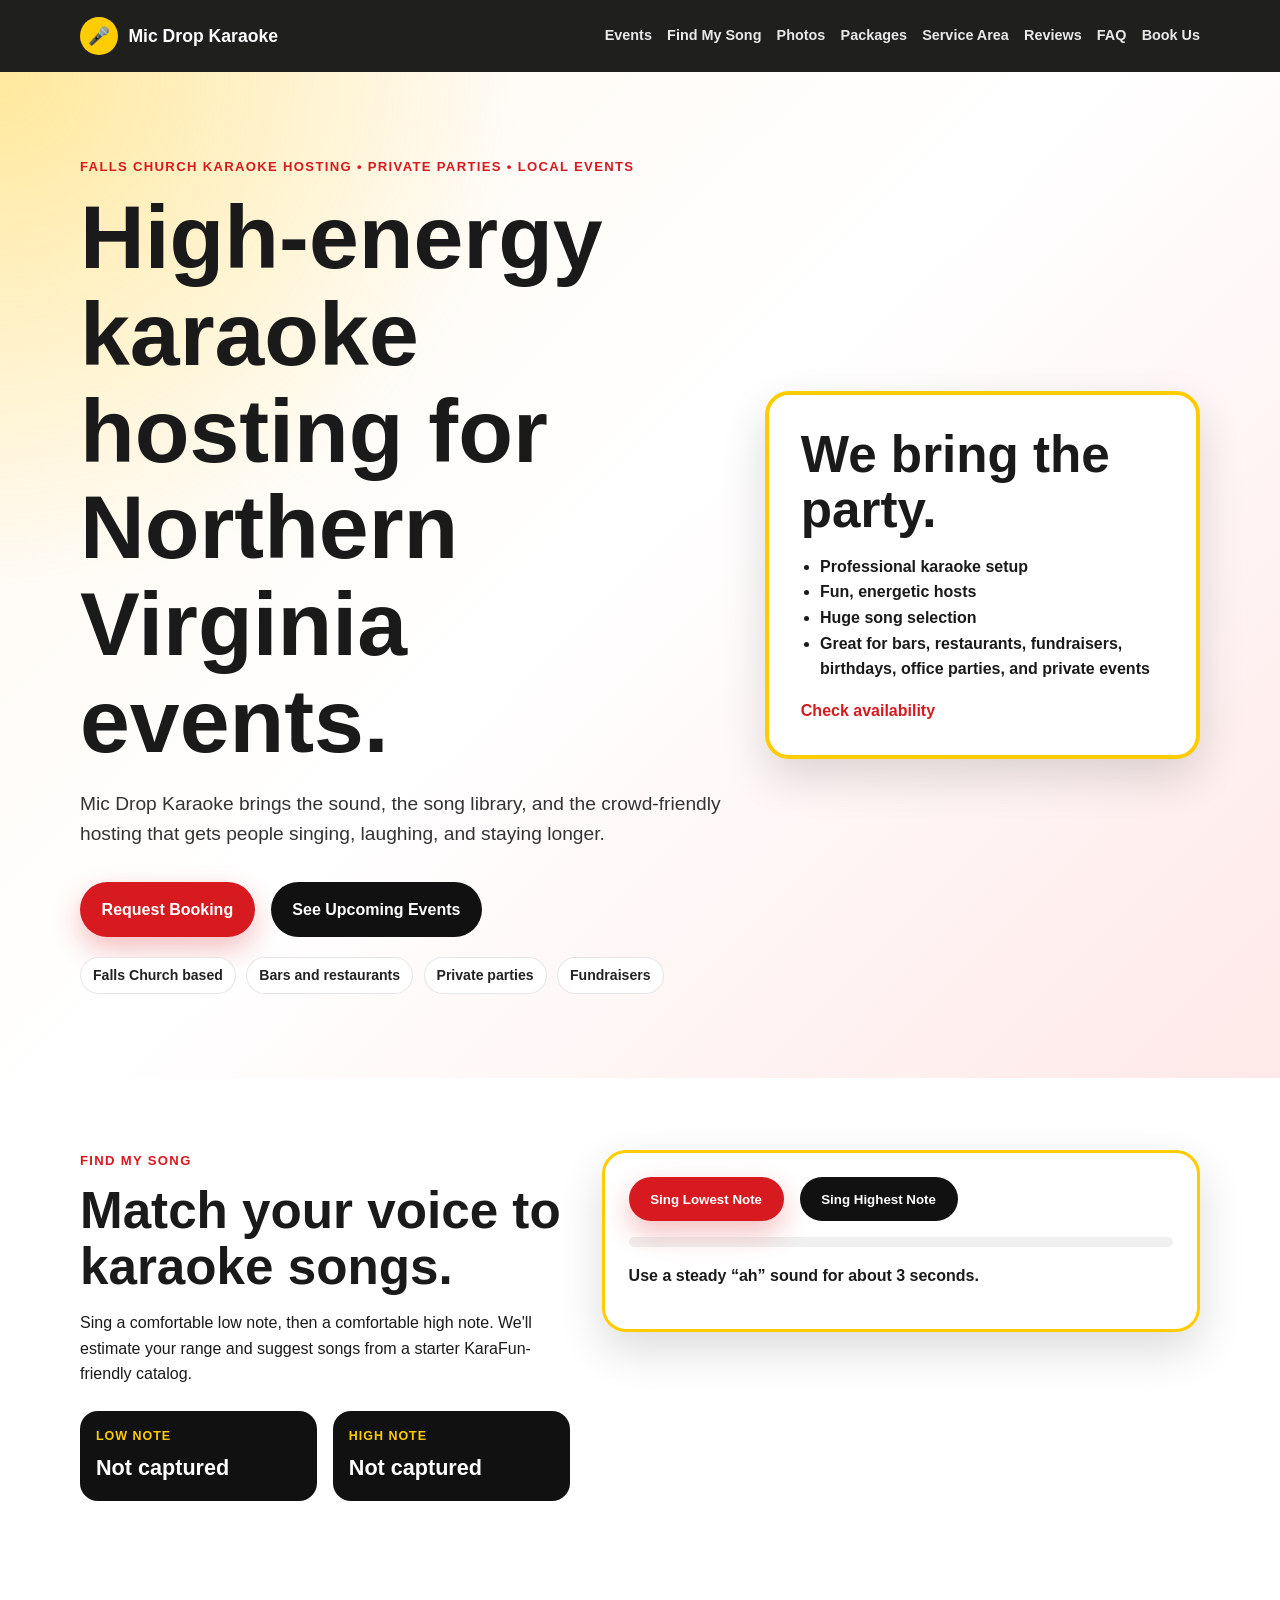
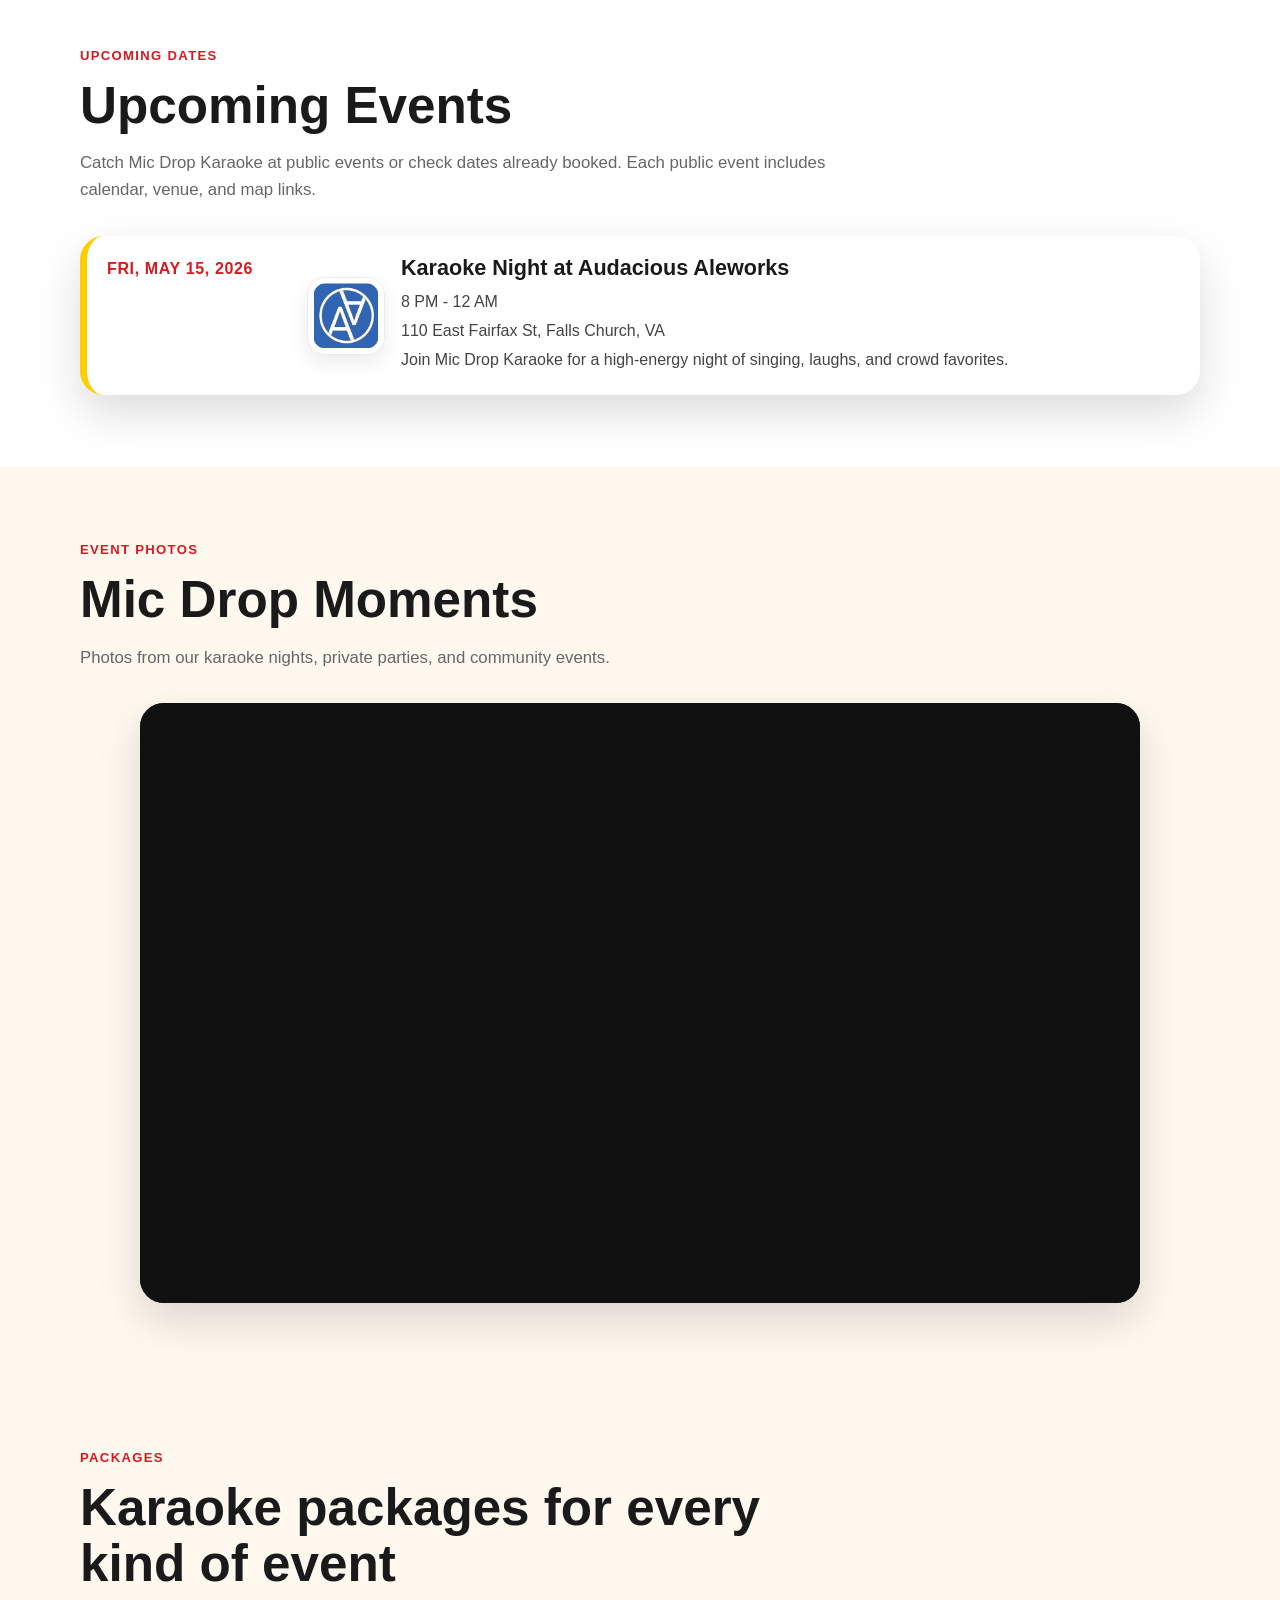
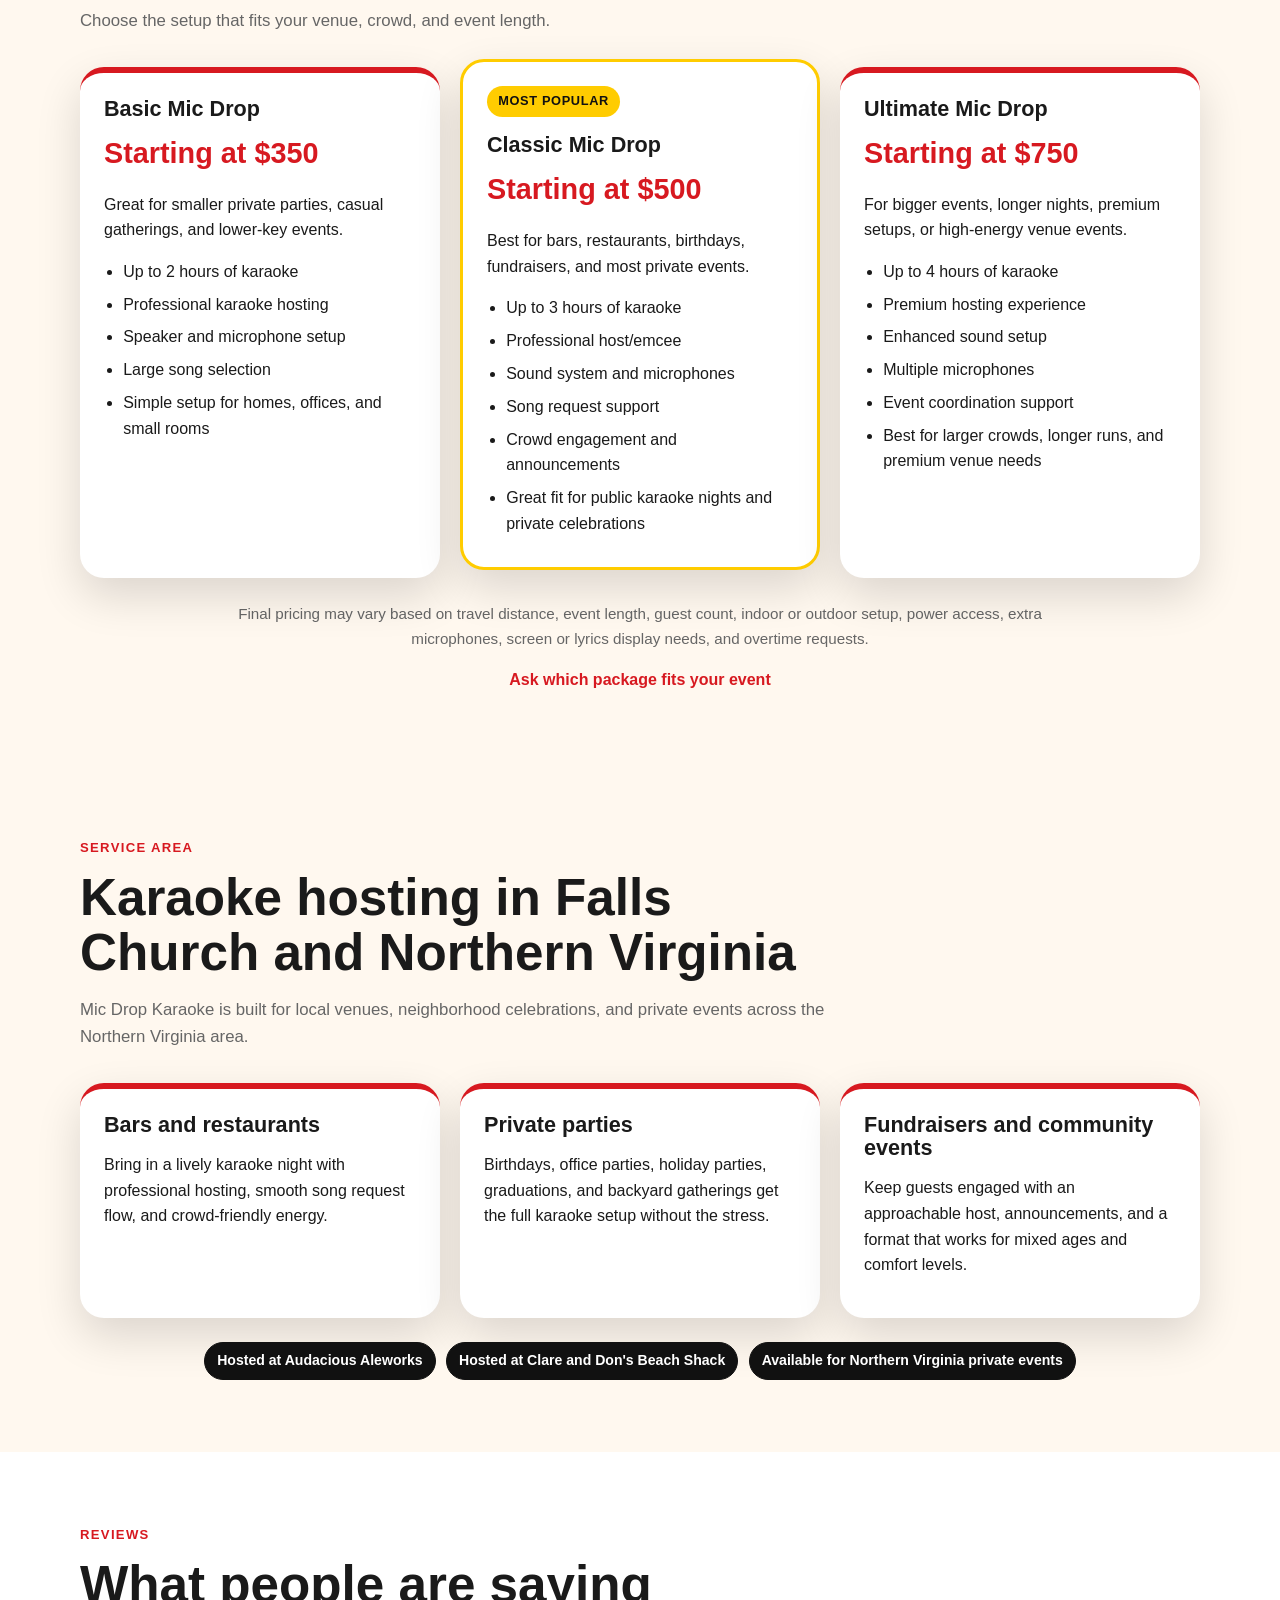
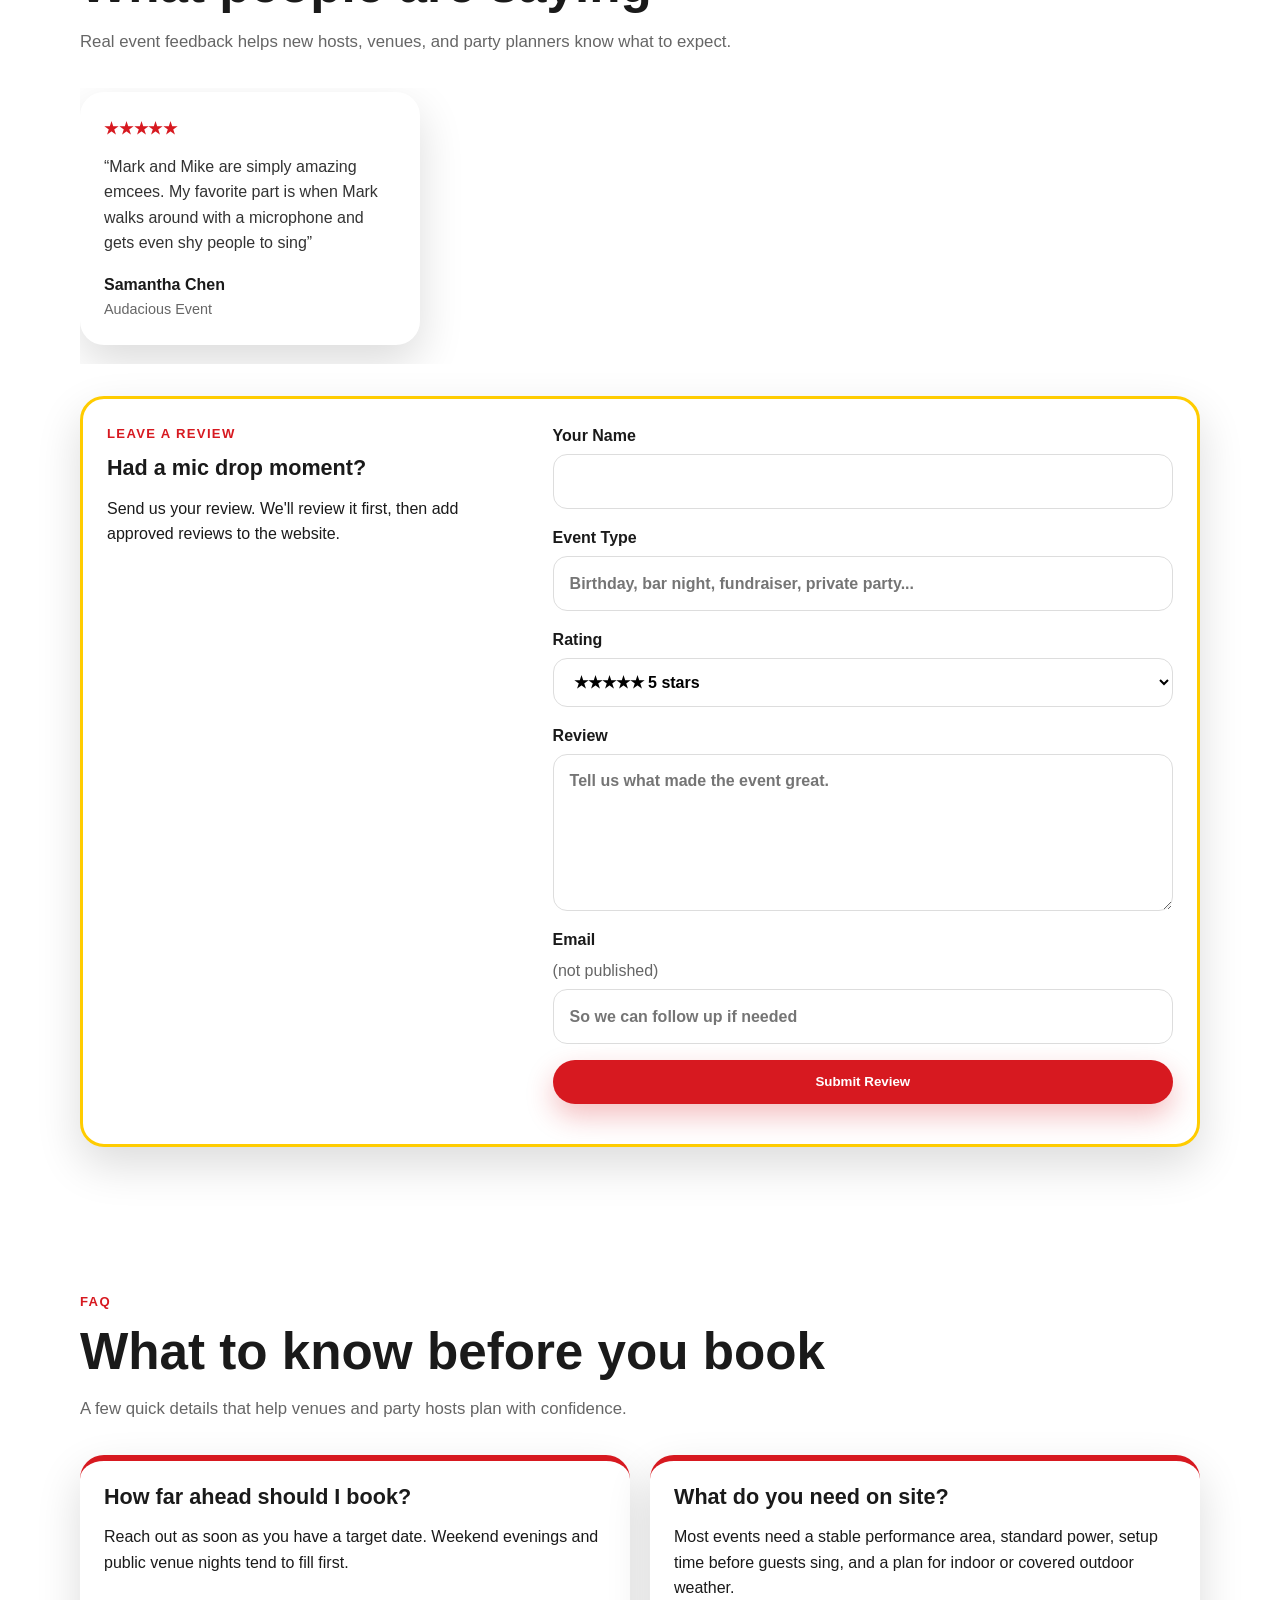
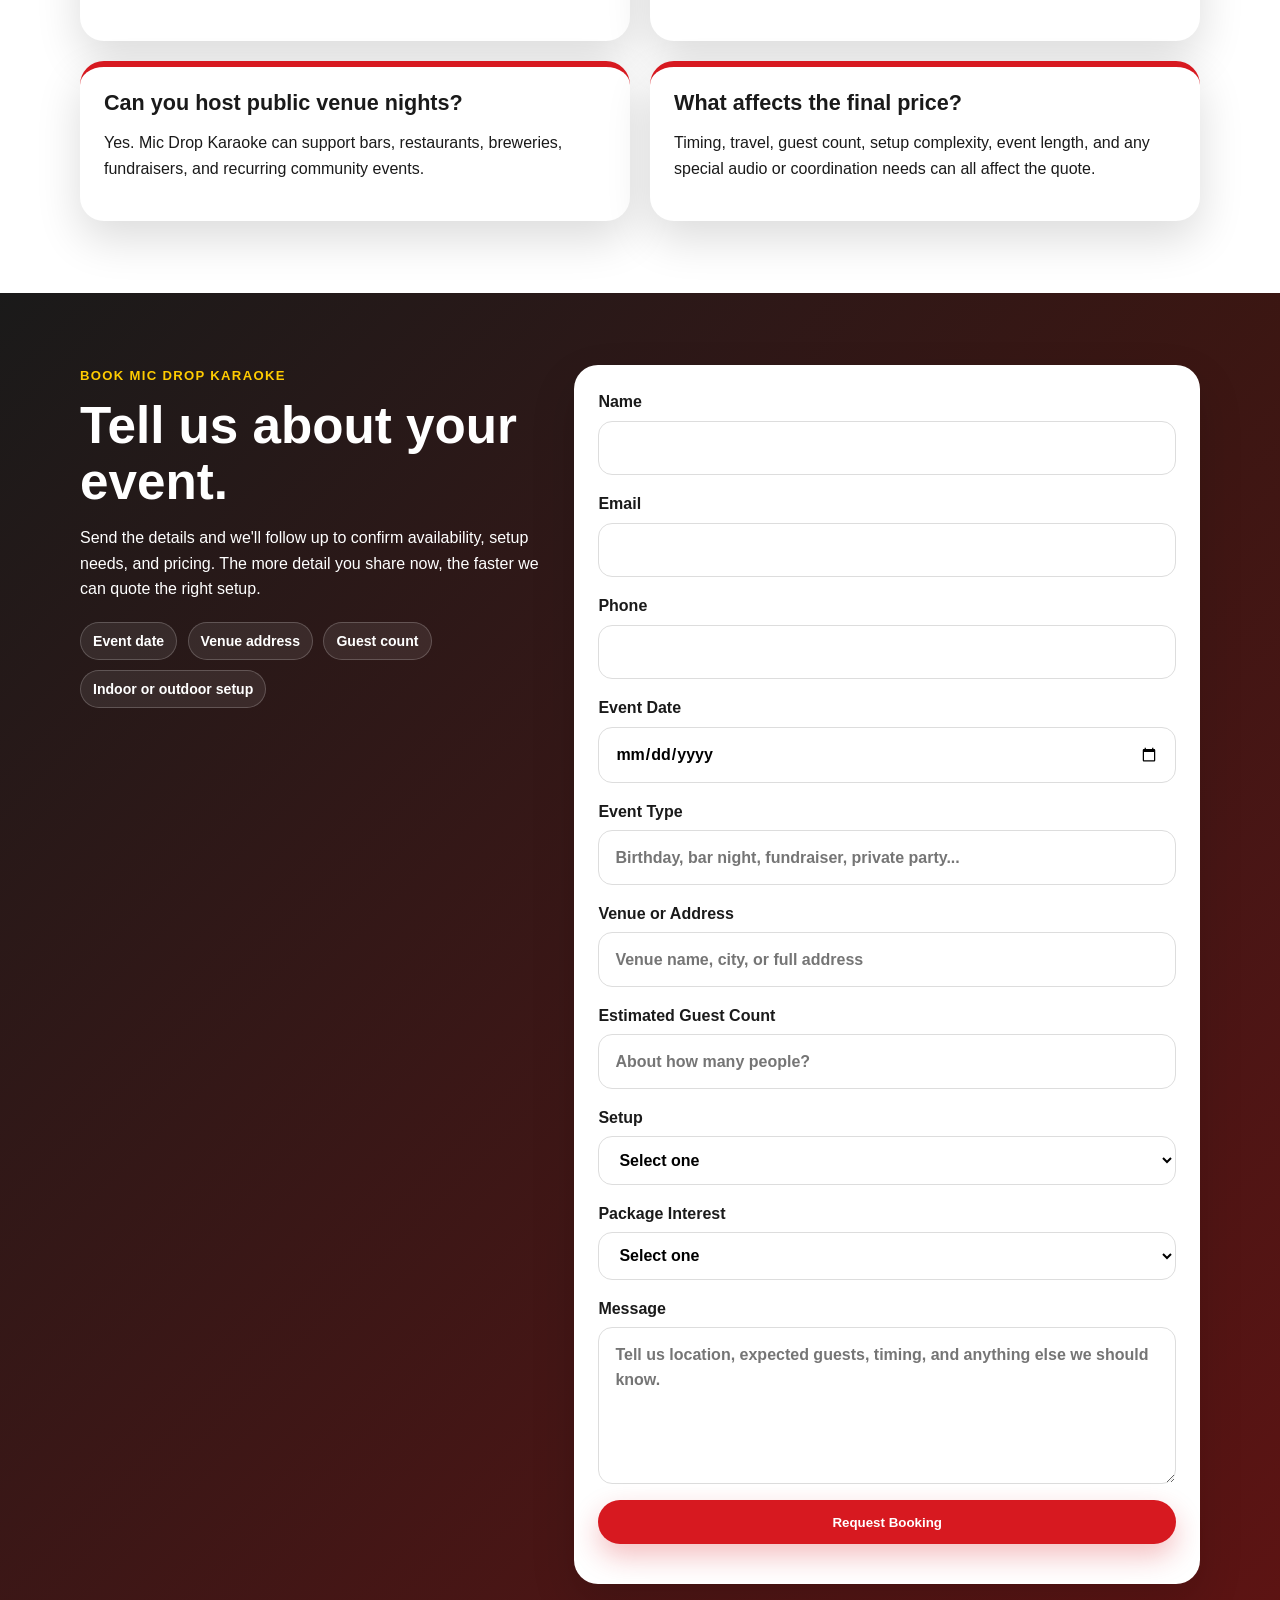
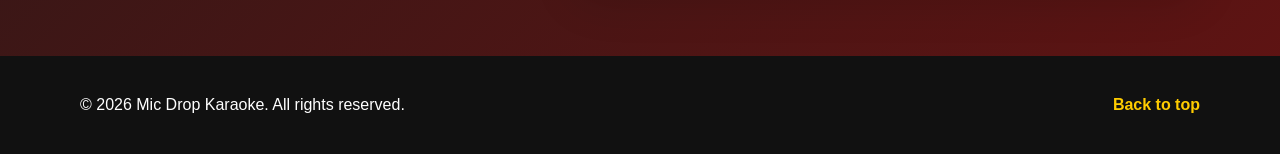
==== commit dd5bb617: "Load improved song finder detector" ====
--- a/index.html
+++ b/index.html
@@ -5,7 +5,7 @@
   <meta name="viewport" content="width=device-width, initial-scale=1.0" />
   <title>Mic Drop Karaoke | Falls Church &amp; Northern Virginia Karaoke Events</title>
   <meta name="description" content="Mic Drop Karaoke brings high-energy karaoke hosting, professional sound, and unforgettable karaoke fun to private parties, bars, restaurants, fundraisers, and community events in Falls Church and Northern Virginia." />
-  <link rel="stylesheet" href="styles.css?v=20260510-song-finder" />
+  <link rel="stylesheet" href="styles.css?v=20260510-song-finder-2" />
 </head>
 <body>
   <header class="site-header">
@@ -115,7 +115,7 @@
     <section id="faq" class="section faq-section">
       <div class="container">
         <div class="section-heading"><p class="eyebrow">FAQ</p><h2>What to know before you book</h2><p>A few quick details that help venues and party hosts plan with confidence.</p></div>
-        <div class="faq-grid"><article class="info-card"><h3>How far ahead should I book?</h3><p>Reach out as soon as you have a target date. Weekend evenings and public venue nights tend to fill first.</p></article><article class="info-card"><h3>What do you need on site?</h3><p>Most events need a stable performance area, standard power, setup time before guests sing, and a plan for indoor or covered outdoor weather.</p></article><article class="info-card"><h3>Can you host public venue nights?</h3><p>Yes. Mic Drop Karaoke can support bars, restaurants, breweries, and recurring community events.</p></article><article class="info-card"><h3>What affects the final price?</h3><p>Timing, travel, guest count, setup complexity, event length, and any special audio or coordination needs can all affect the quote.</p></article></div>
+        <div class="faq-grid"><article class="info-card"><h3>How far ahead should I book?</h3><p>Reach out as soon as you have a target date. Weekend evenings and public venue nights tend to fill first.</p></article><article class="info-card"><h3>What do you need on site?</h3><p>Most events need a stable performance area, standard power, setup time before guests sing, and a plan for indoor or covered outdoor weather.</p></article><article class="info-card"><h3>Can you host public venue nights?</h3><p>Yes. Mic Drop Karaoke can support bars, restaurants, breweries, fundraisers, and recurring community events.</p></article><article class="info-card"><h3>What affects the final price?</h3><p>Timing, travel, guest count, setup complexity, event length, and any special audio or coordination needs can all affect the quote.</p></article></div>
       </div>
     </section>
 
@@ -131,6 +131,6 @@
   </main>
 
   <footer class="site-footer"><div class="container footer-wrap"><p>© <span id="current-year">2026</span> Mic Drop Karaoke. All rights reserved.</p><a href="#top">Back to top</a></div></footer>
-  <script src="sitedata.js?v=20260510-song-finder"></script><script src="script.js?v=20260510-song-finder"></script>
+  <script src="sitedata.js?v=20260510-song-finder-2"></script><script src="script.js?v=20260510-song-finder-2"></script>
 </body>
 </html>
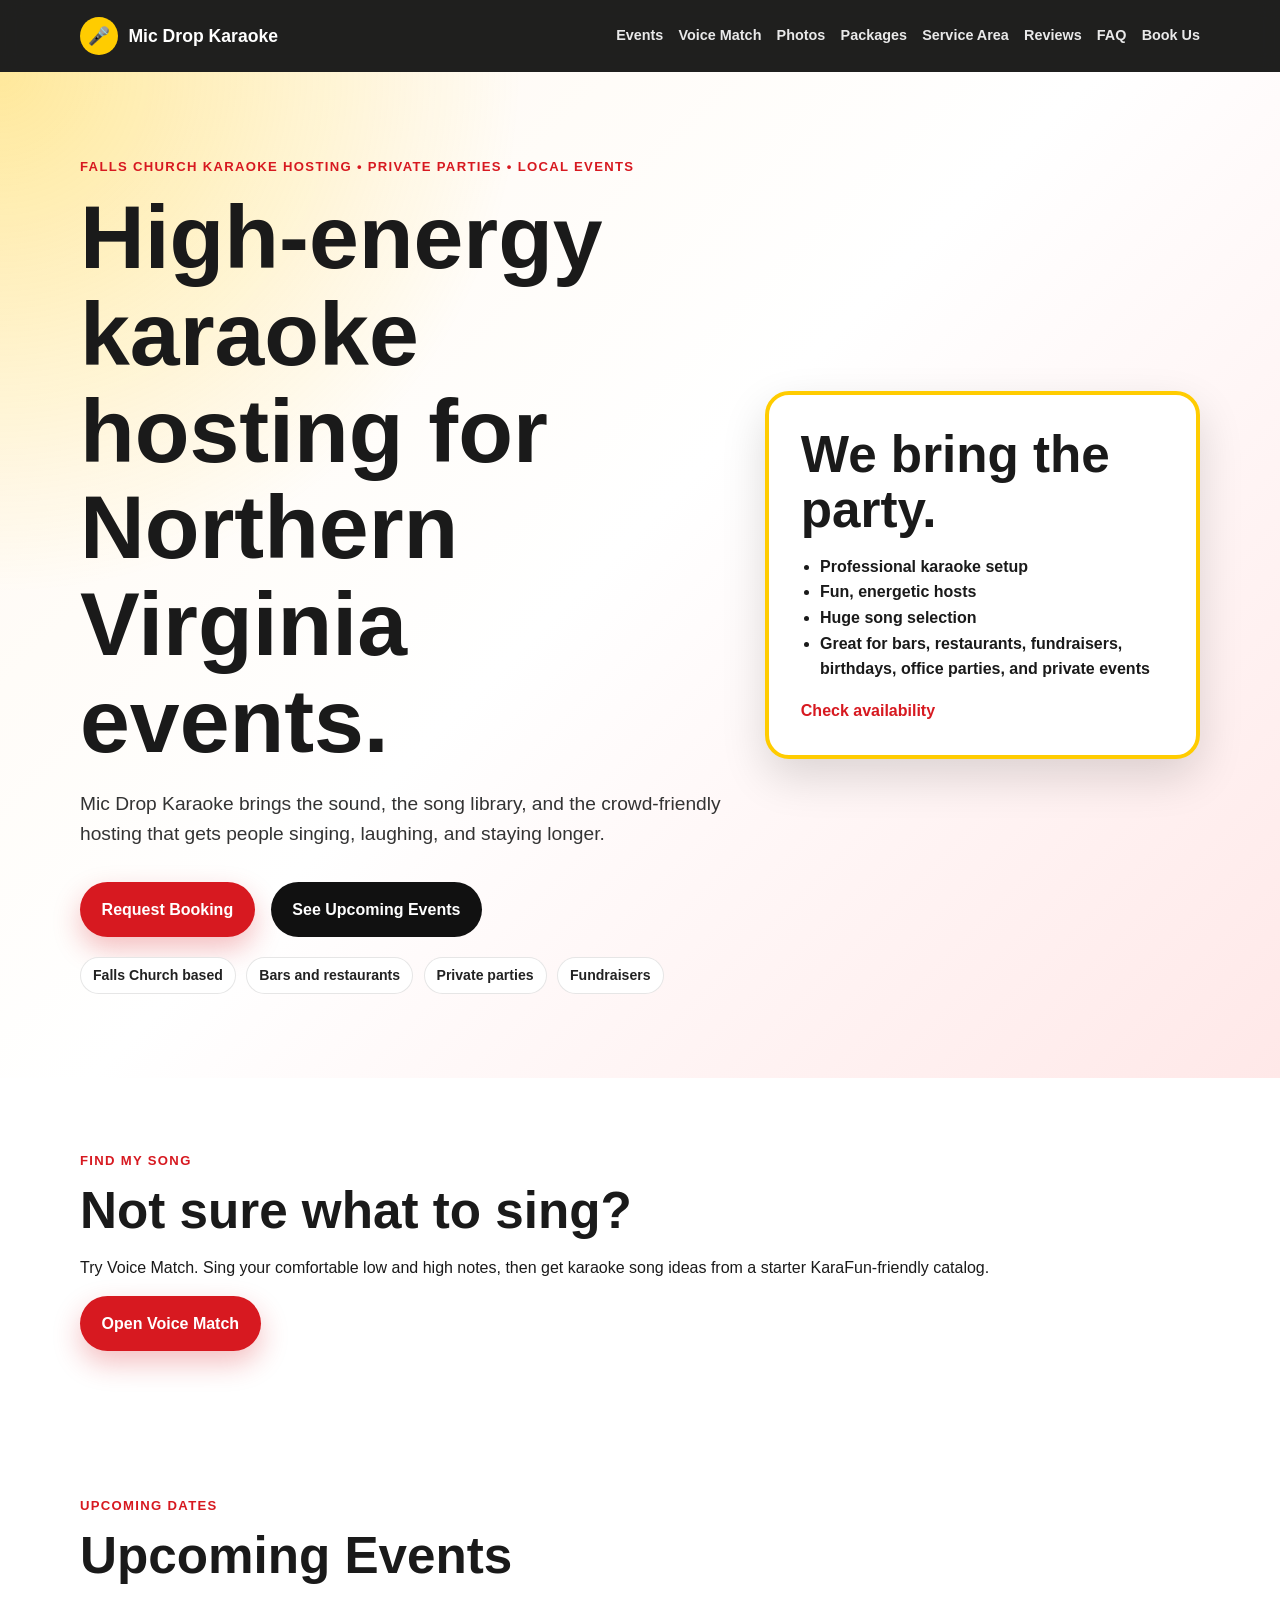
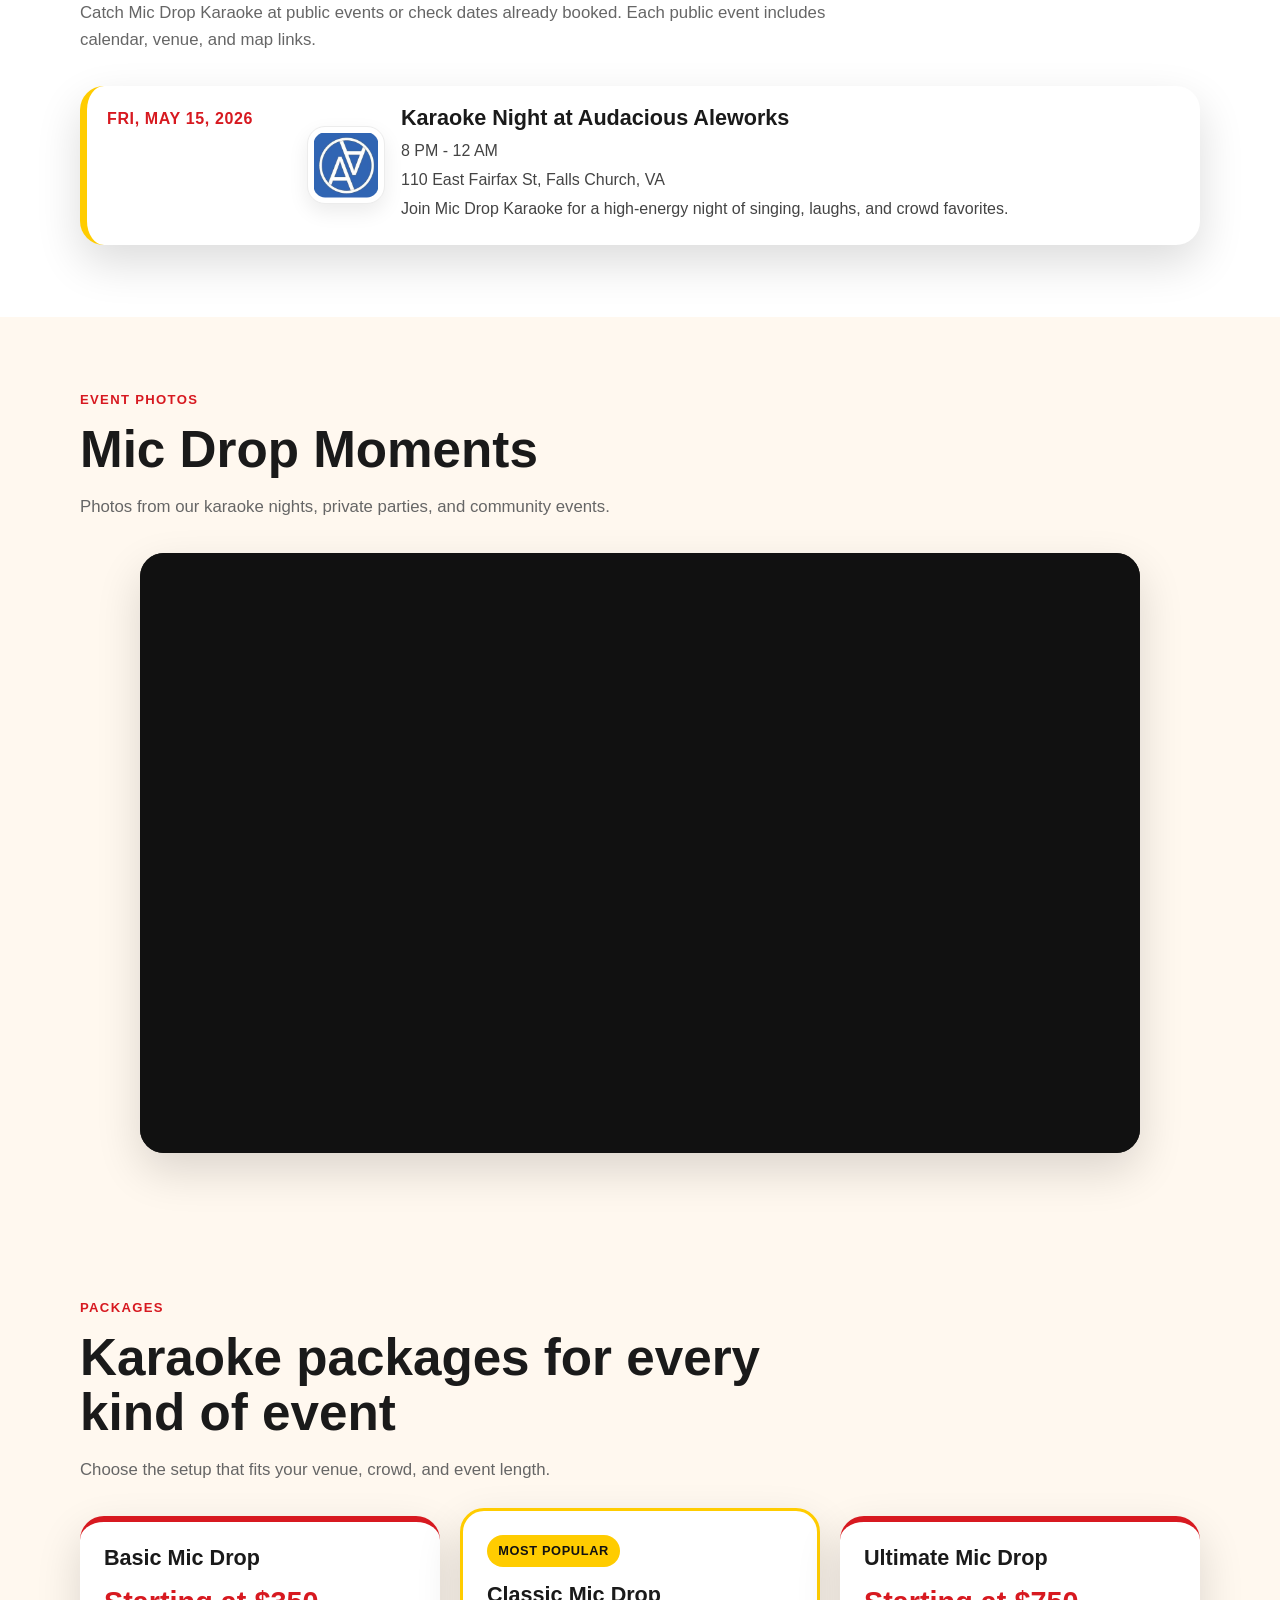
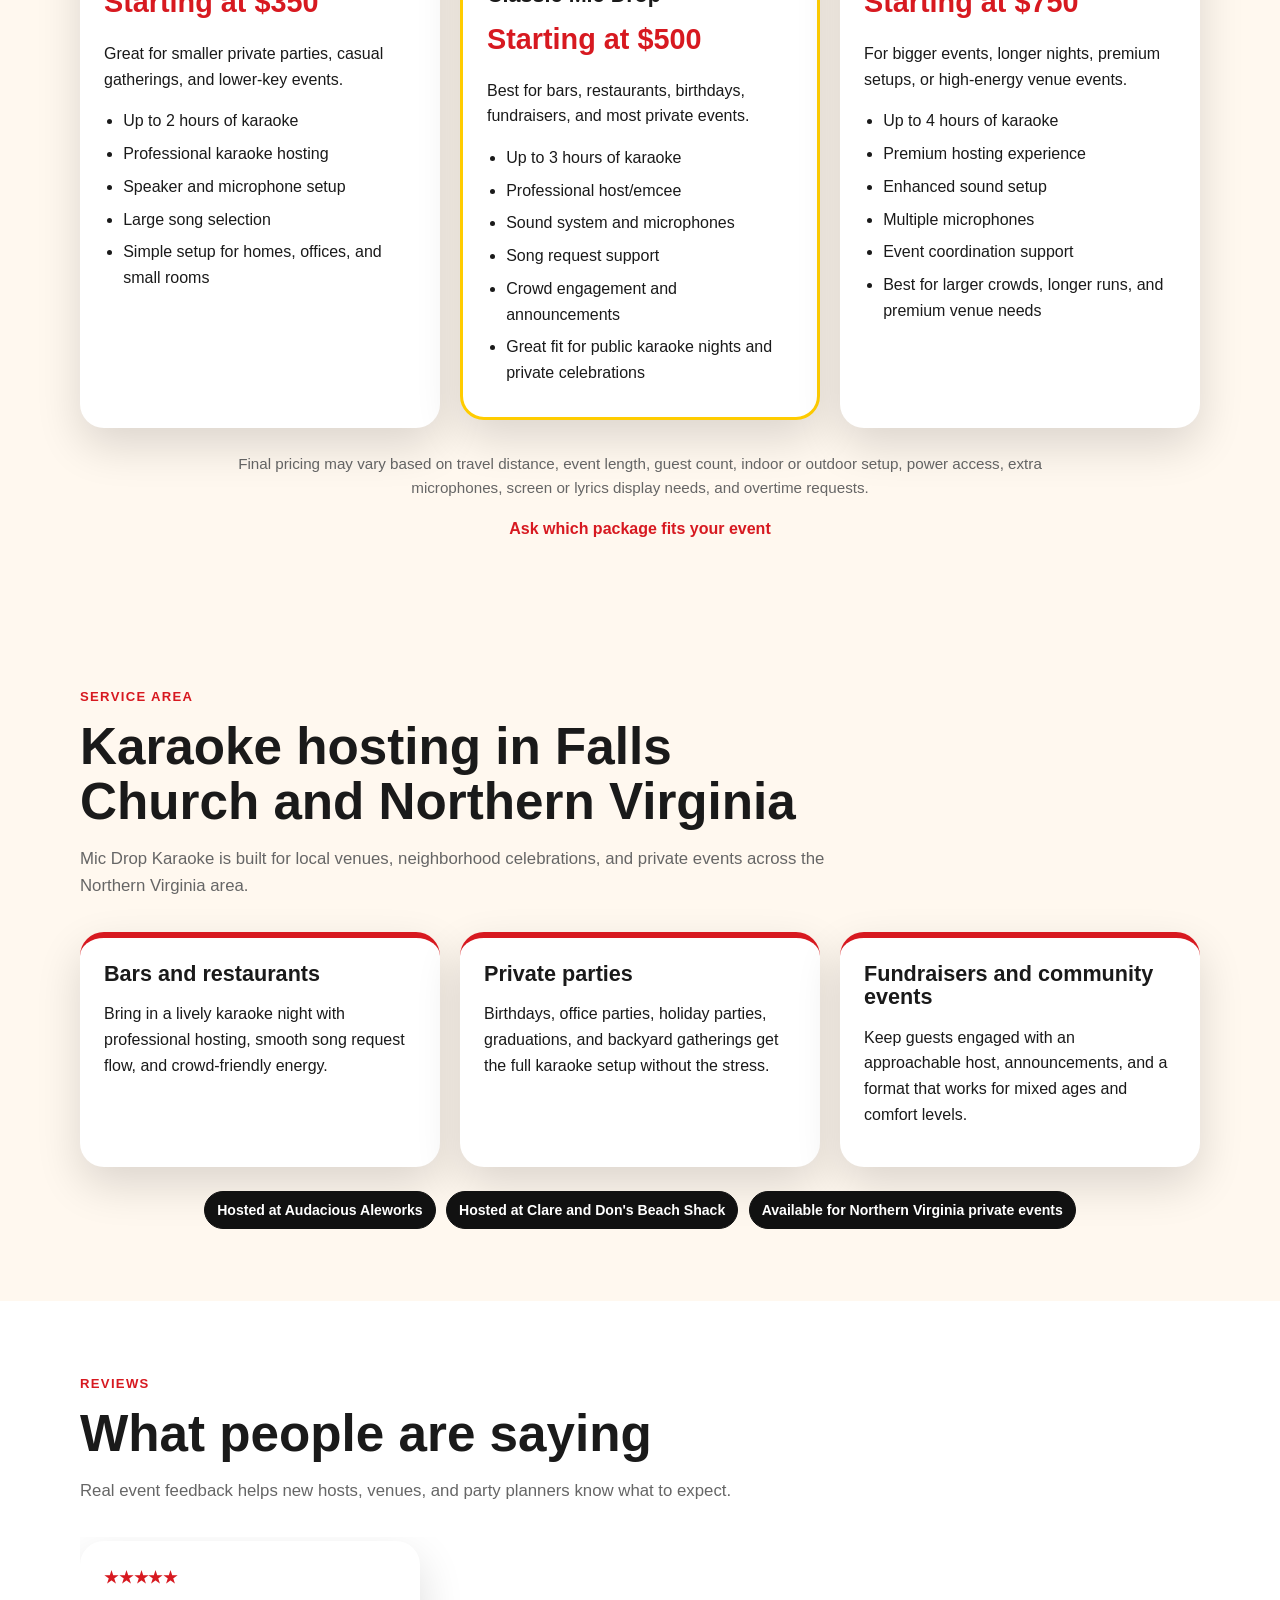
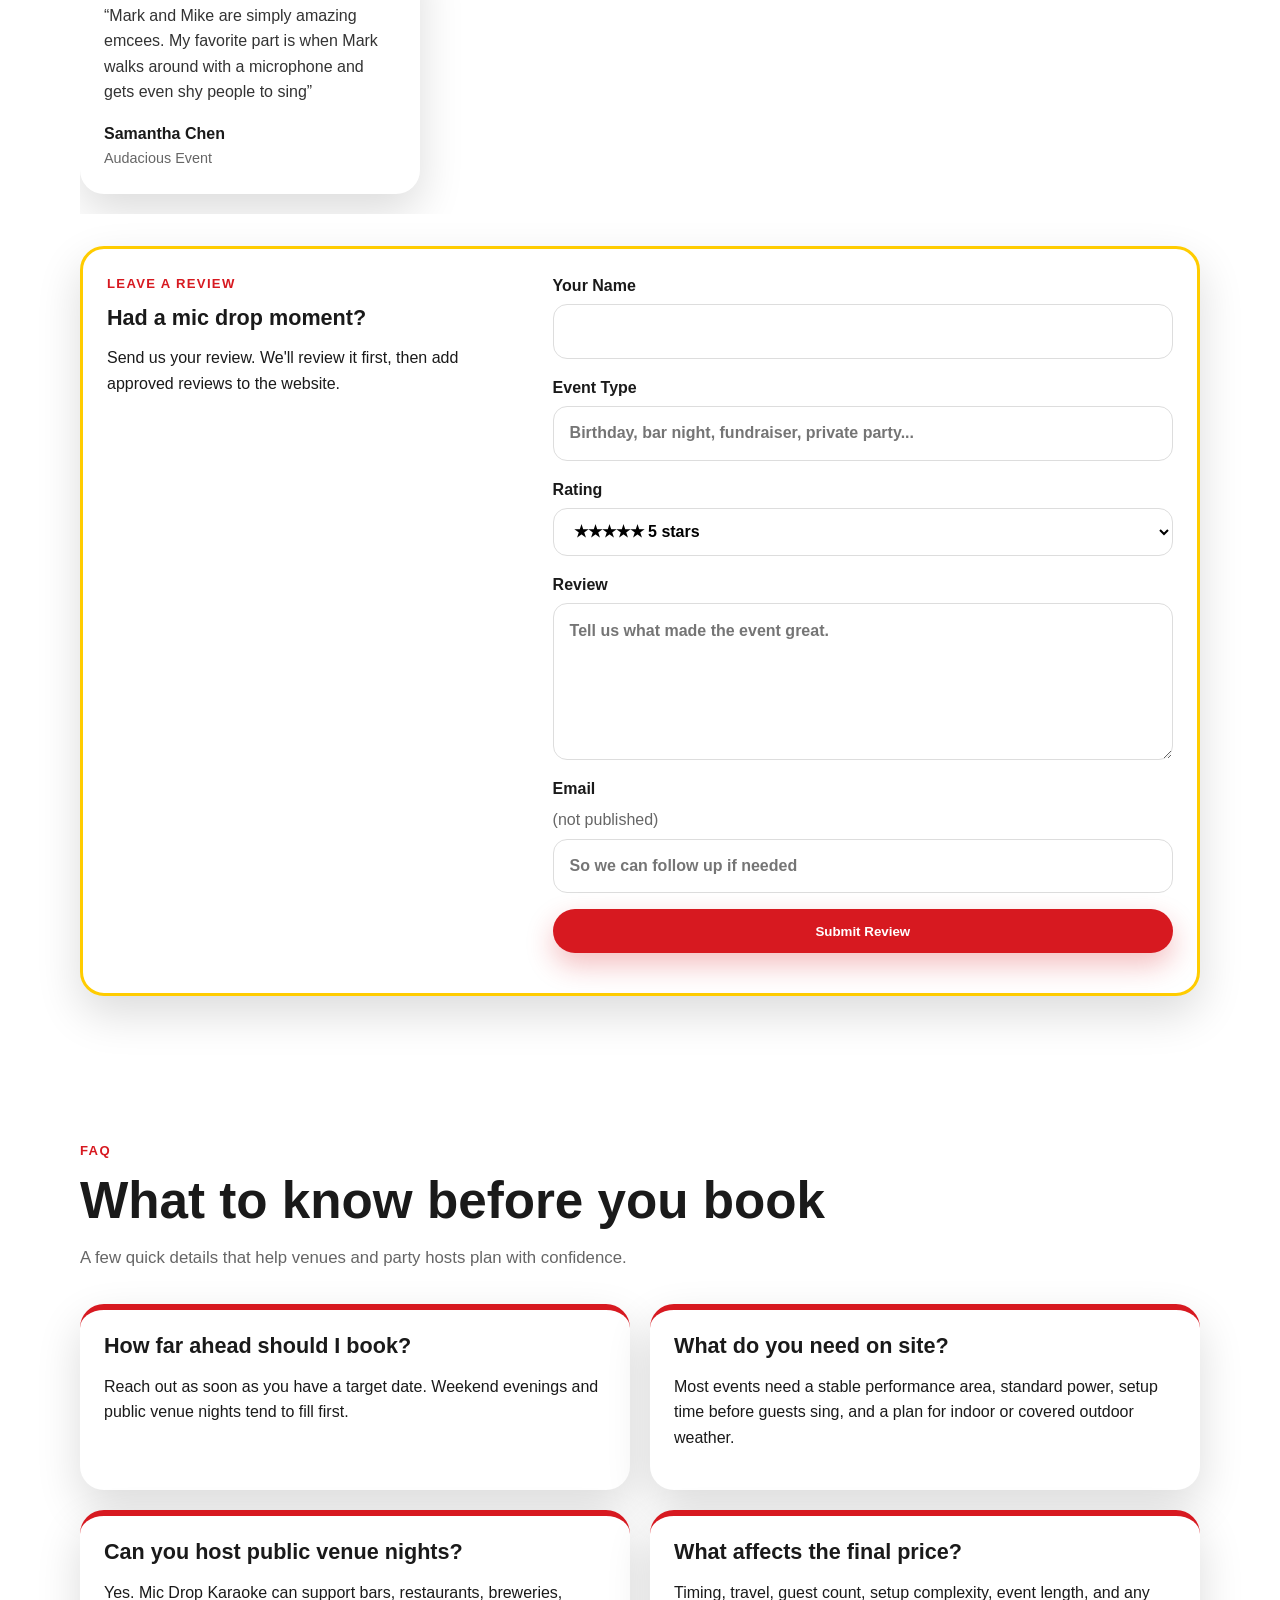
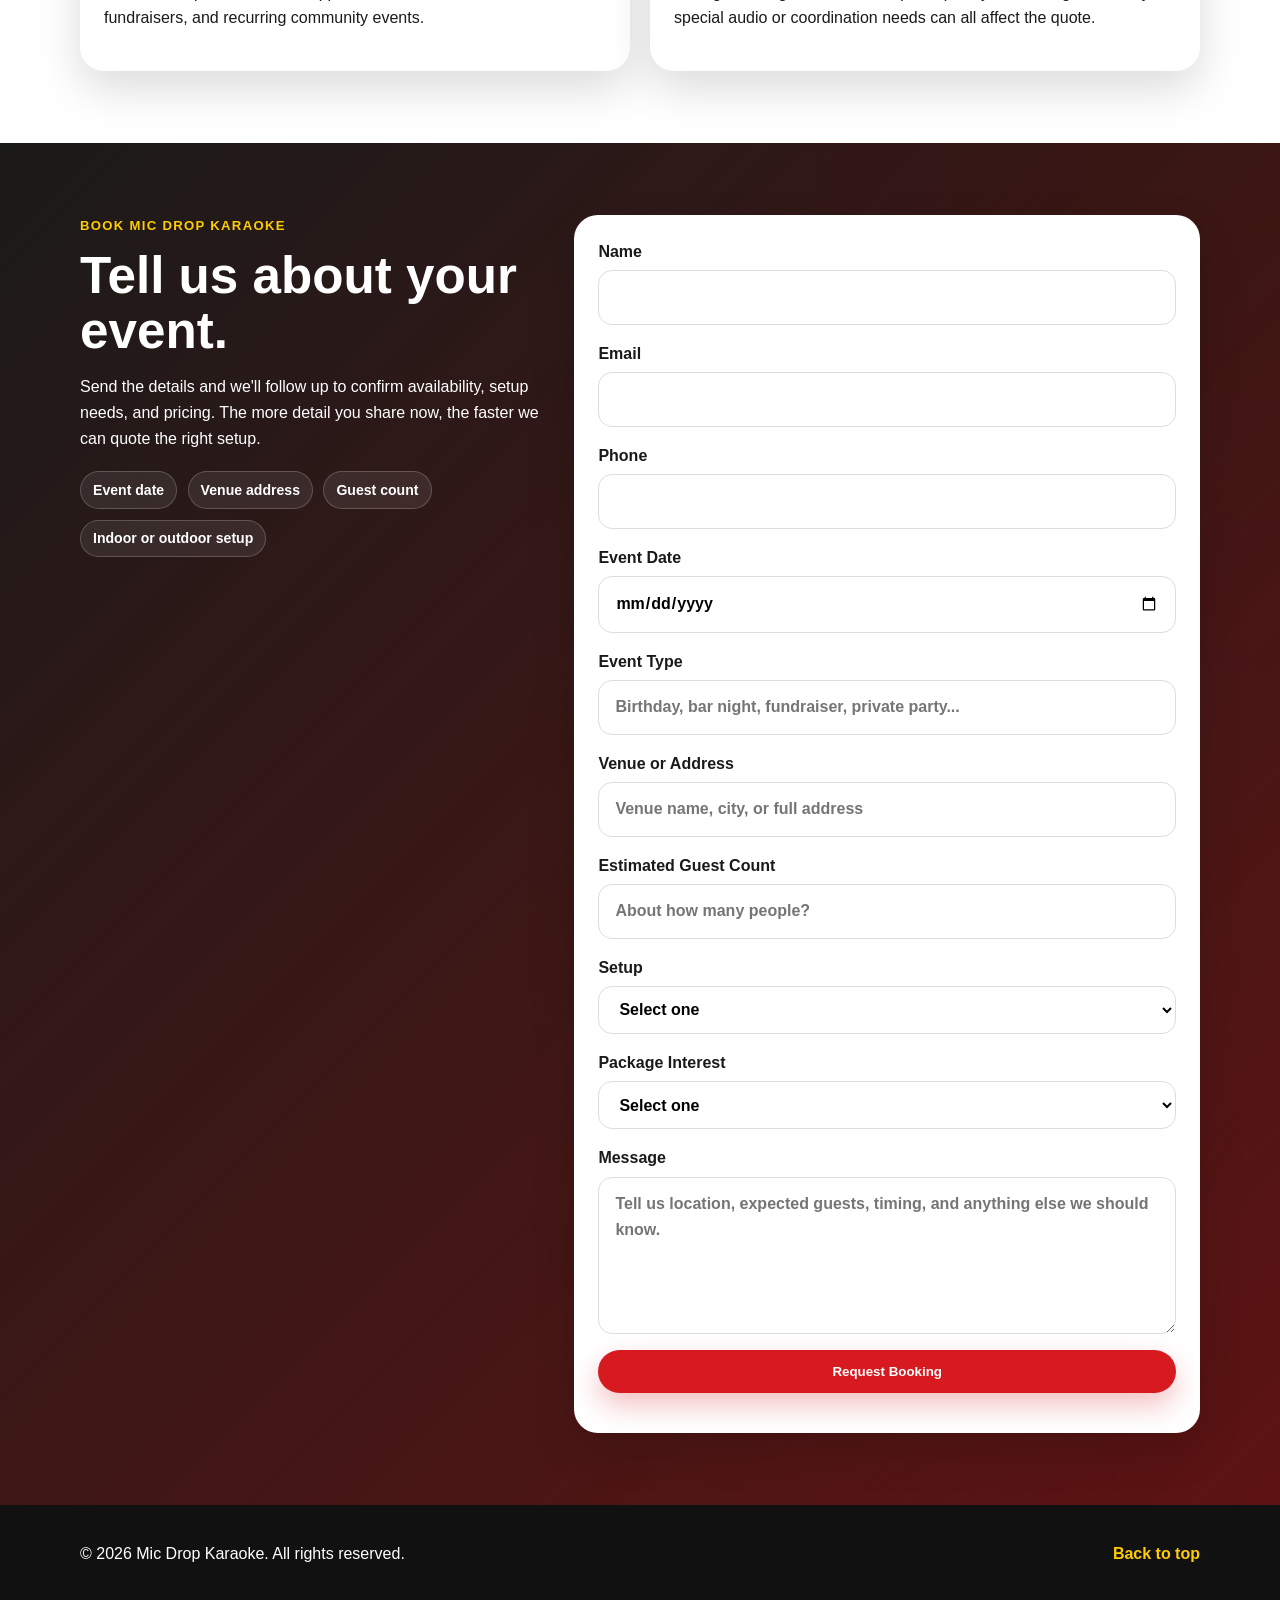
==== commit db242ced: "Move voice match teaser to homepage" ====
--- a/index.html
+++ b/index.html
@@ -5,7 +5,7 @@
   <meta name="viewport" content="width=device-width, initial-scale=1.0" />
   <title>Mic Drop Karaoke | Falls Church &amp; Northern Virginia Karaoke Events</title>
   <meta name="description" content="Mic Drop Karaoke brings high-energy karaoke hosting, professional sound, and unforgettable karaoke fun to private parties, bars, restaurants, fundraisers, and community events in Falls Church and Northern Virginia." />
-  <link rel="stylesheet" href="styles.css?v=20260510-song-finder-2" />
+  <link rel="stylesheet" href="styles.css?v=20260510-voice-match" />
 </head>
 <body>
   <header class="site-header">
@@ -13,7 +13,7 @@
       <a class="brand" href="#top" aria-label="Mic Drop Karaoke home"><span class="brand-mark">🎤</span><span>Mic Drop Karaoke</span></a>
       <button class="nav-toggle" id="nav-toggle" aria-label="Open menu">☰</button>
       <nav class="main-nav" id="main-nav" aria-label="Main navigation">
-        <a href="#events">Events</a><a href="#song-finder">Find My Song</a><a href="#photos">Photos</a><a href="#packages">Packages</a><a href="#service-area">Service Area</a><a href="#reviews">Reviews</a><a href="#faq">FAQ</a><a href="#booking">Book Us</a>
+        <a href="#events">Events</a><a href="voice-match.html">Voice Match</a><a href="#photos">Photos</a><a href="#packages">Packages</a><a href="#service-area">Service Area</a><a href="#reviews">Reviews</a><a href="#faq">FAQ</a><a href="#booking">Book Us</a>
       </nav>
     </div>
   </header>
@@ -37,26 +37,13 @@
     </section>
 
     <section id="song-finder" class="section song-finder-section">
-      <div class="container song-finder-grid">
+      <div class="container song-finder-teaser">
         <div>
           <p class="eyebrow">Find My Song</p>
-          <h2>Match your voice to karaoke songs.</h2>
-          <p>Sing a comfortable low note, then a comfortable high note. We'll estimate your range and suggest songs from a starter KaraFun-friendly catalog.</p>
-          <div class="range-readout" aria-live="polite">
-            <div><span>Low note</span><strong id="low-note-output">Not captured</strong></div>
-            <div><span>High note</span><strong id="high-note-output">Not captured</strong></div>
-          </div>
+          <h2>Not sure what to sing?</h2>
+          <p>Try Voice Match. Sing your comfortable low and high notes, then get karaoke song ideas from a starter KaraFun-friendly catalog.</p>
         </div>
-
-        <div class="song-tool">
-          <div class="pitch-actions">
-            <button class="button primary" type="button" id="capture-low">Sing Lowest Note</button>
-            <button class="button secondary" type="button" id="capture-high">Sing Highest Note</button>
-          </div>
-          <div class="pitch-meter" aria-hidden="true"><div id="pitch-level"></div></div>
-          <p id="song-finder-status" class="form-status" role="status">Use a steady “ah” sound for about 3 seconds.</p>
-          <div id="song-results" class="song-results"></div>
-        </div>
+        <a class="button primary" href="voice-match.html">Open Voice Match</a>
       </div>
     </section>
 
@@ -131,6 +118,6 @@
   </main>
 
   <footer class="site-footer"><div class="container footer-wrap"><p>© <span id="current-year">2026</span> Mic Drop Karaoke. All rights reserved.</p><a href="#top">Back to top</a></div></footer>
-  <script src="sitedata.js?v=20260510-song-finder-2"></script><script src="script.js?v=20260510-song-finder-2"></script>
+  <script src="sitedata.js?v=20260510-song-finder-2"></script><script src="script-song-finder.js?v=20260510-song-ranking"></script>
 </body>
 </html>
